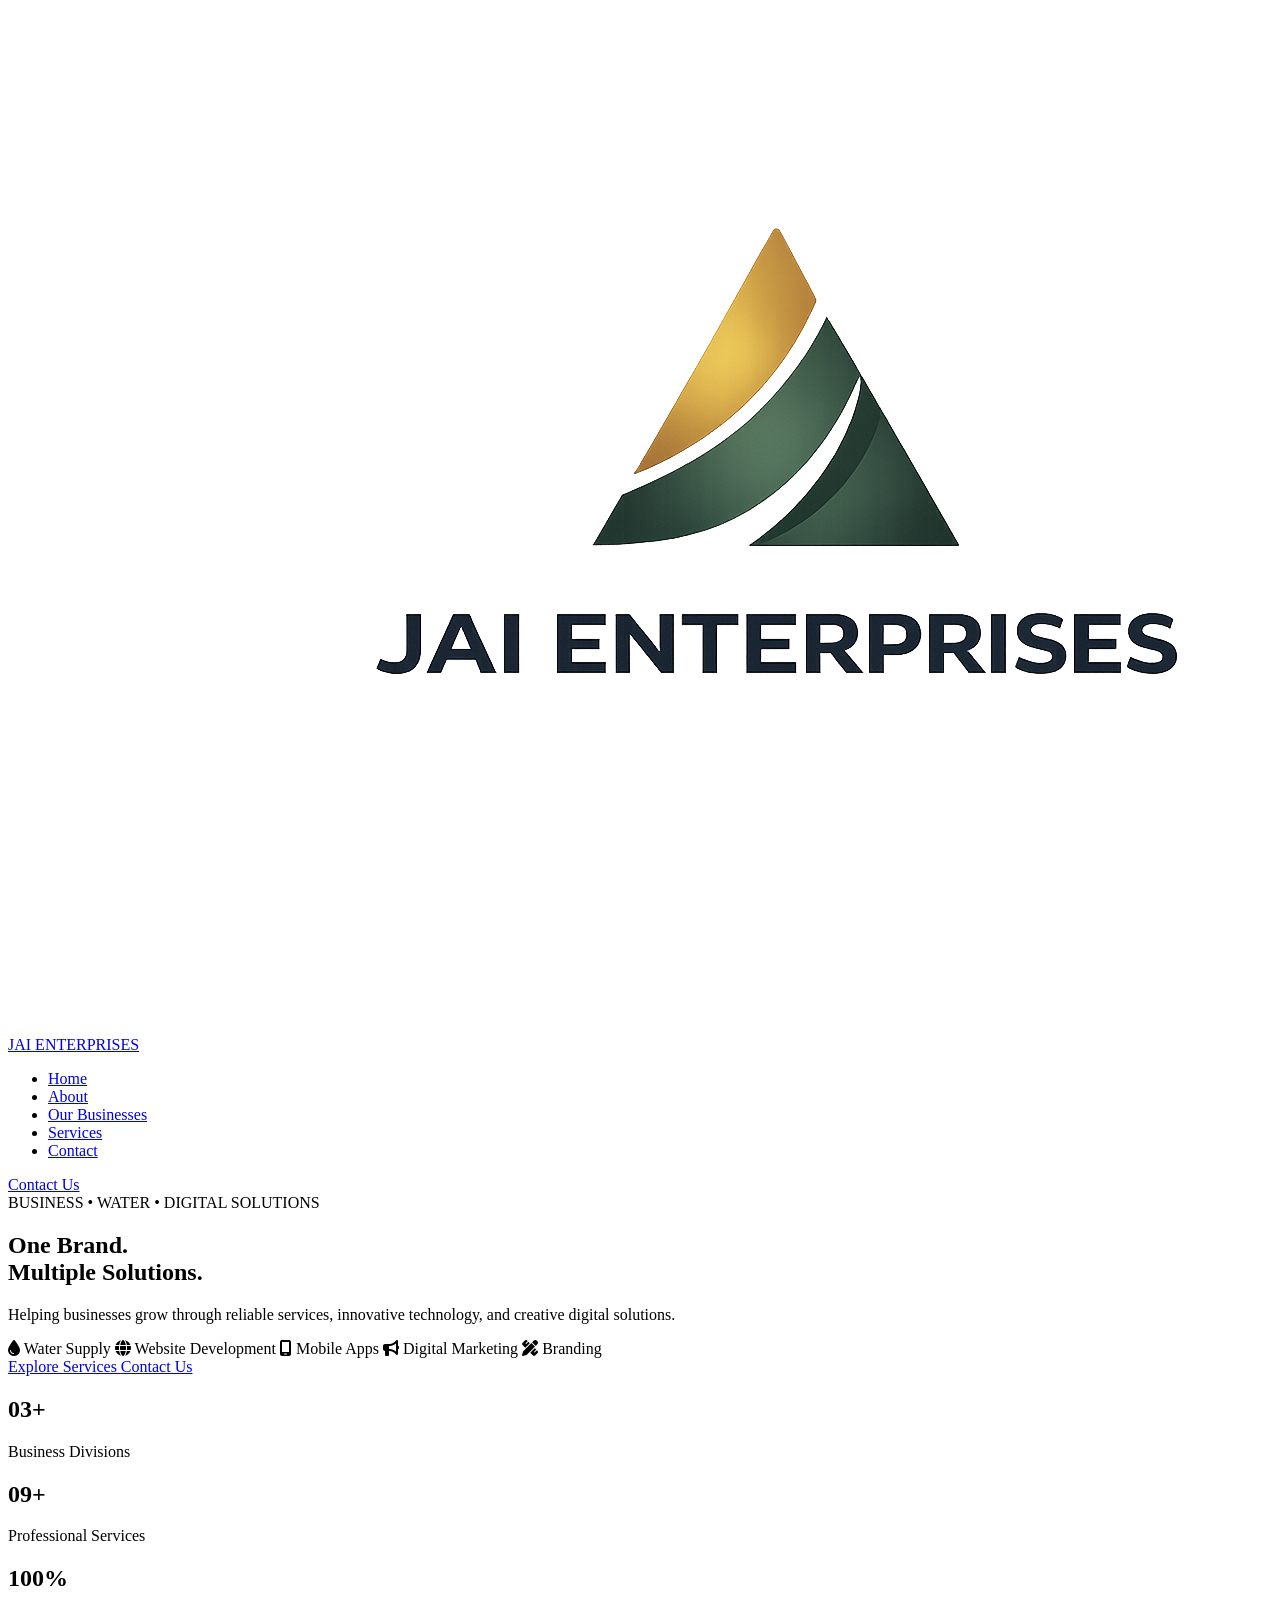
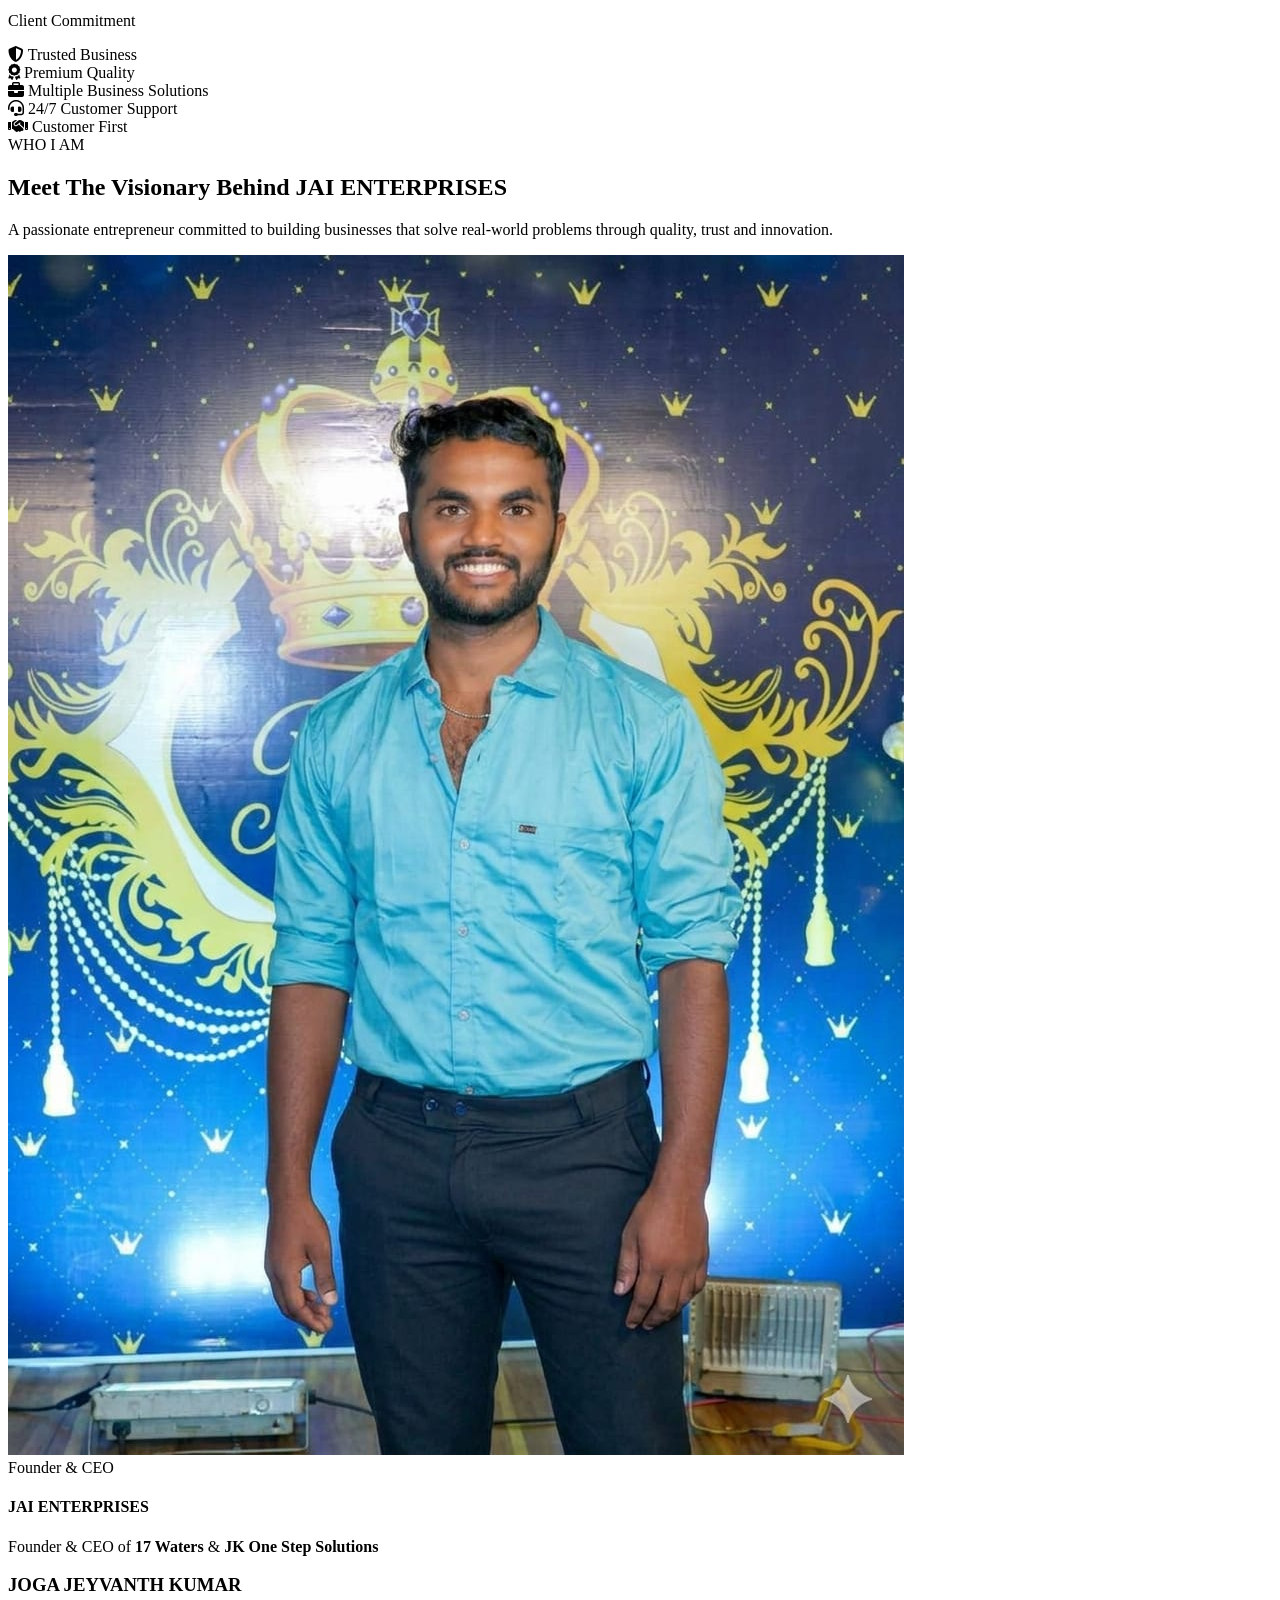
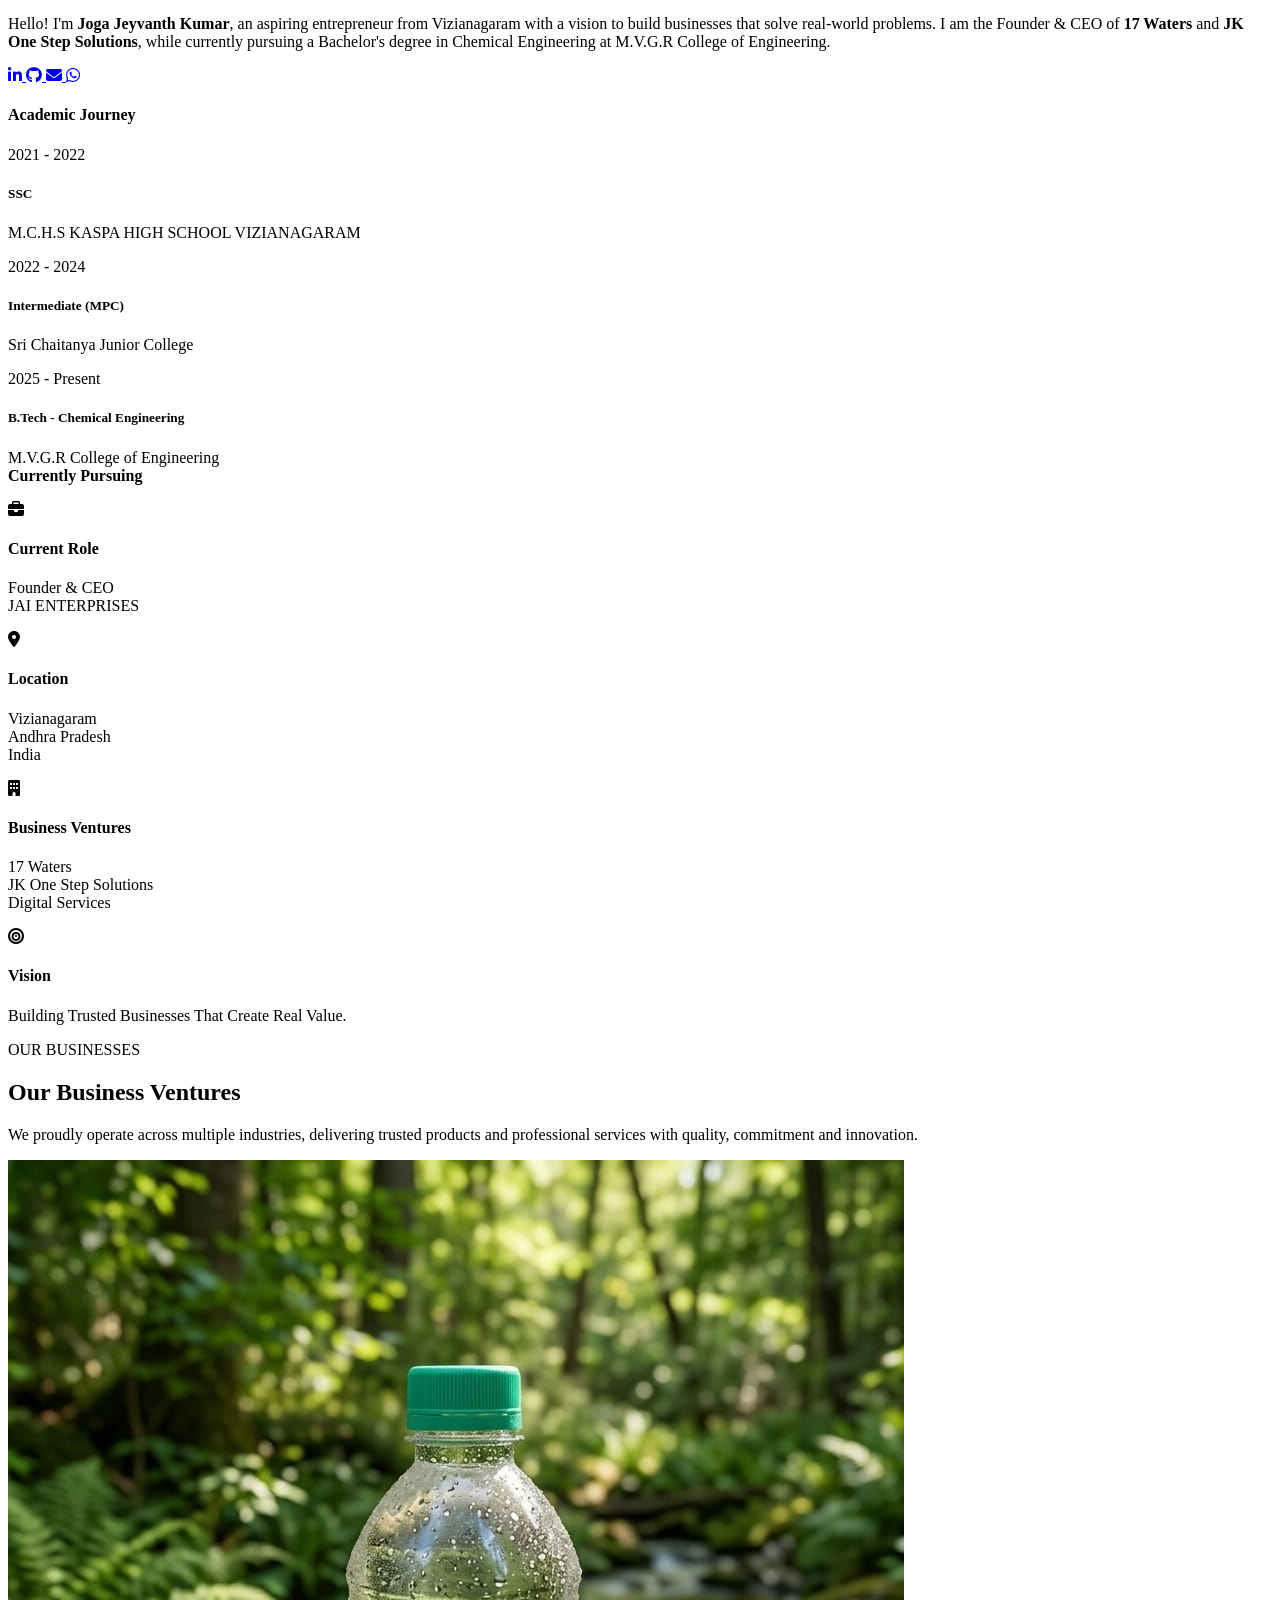
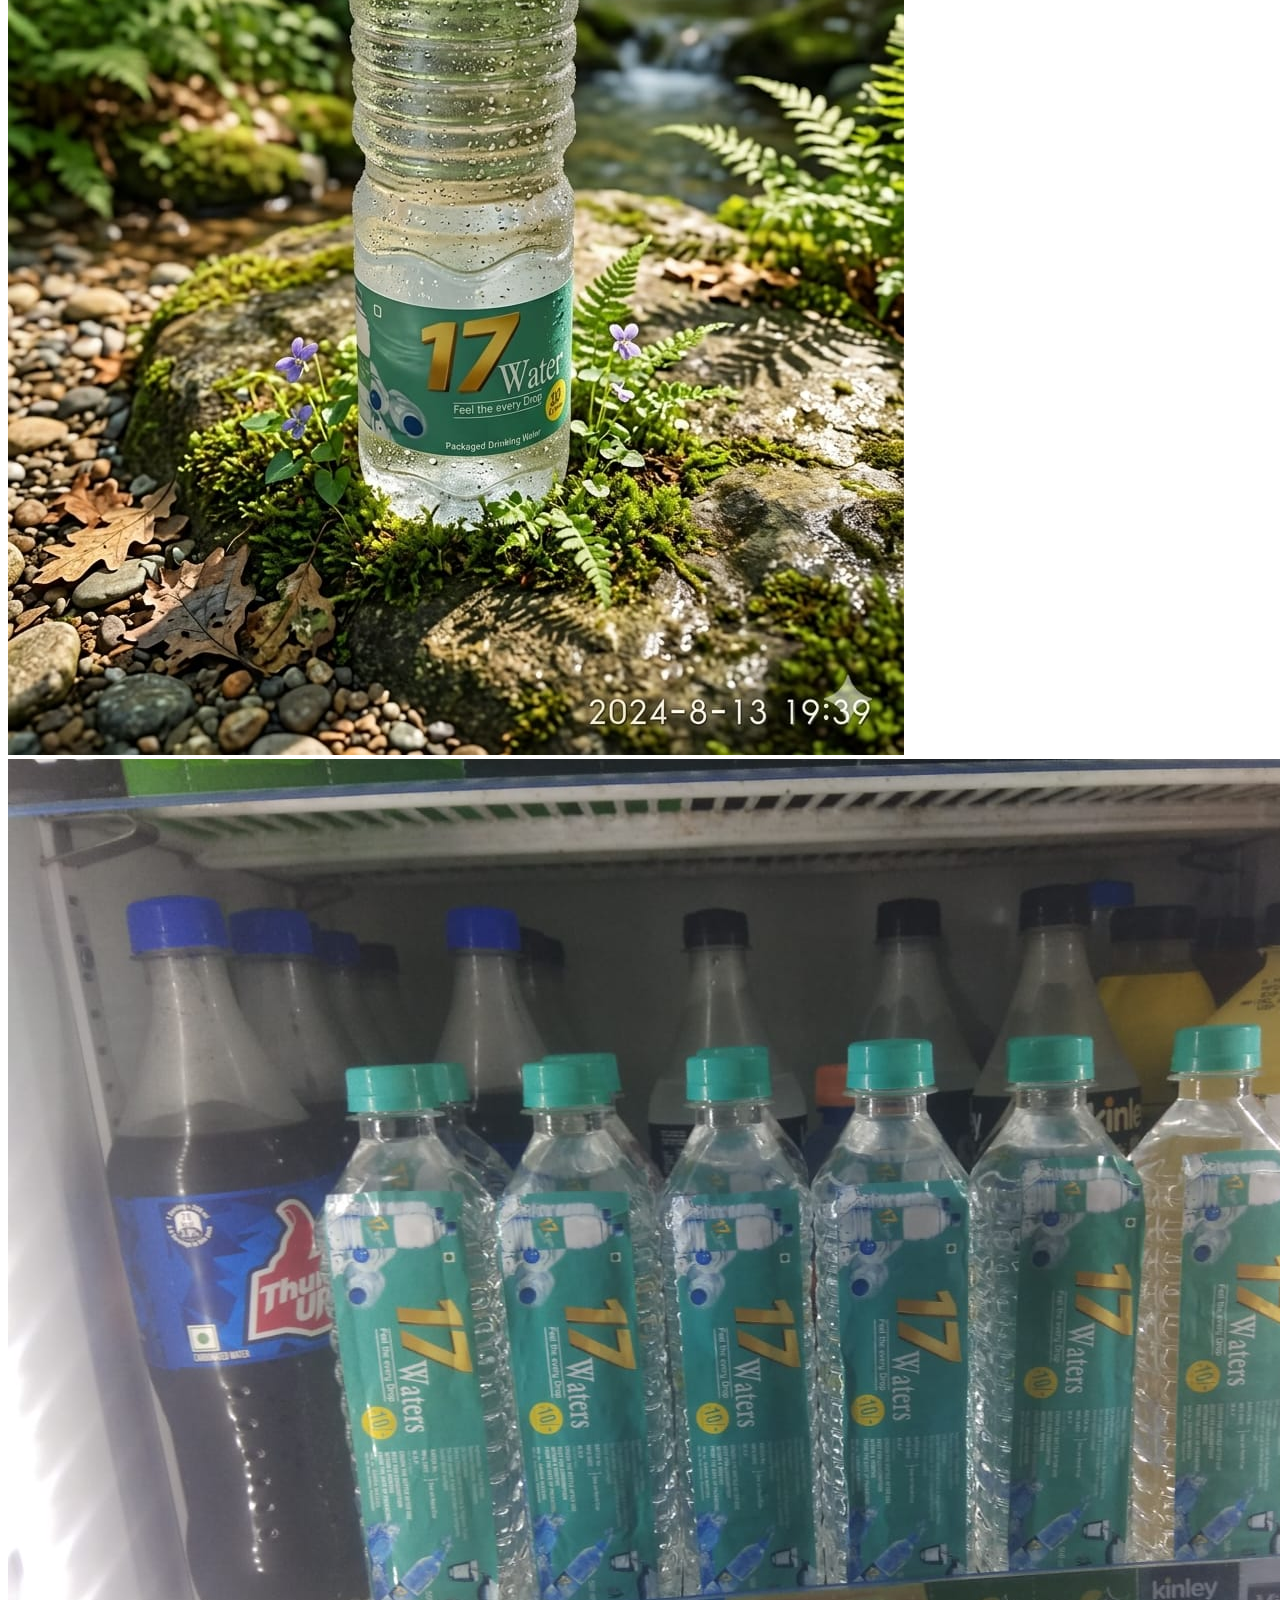
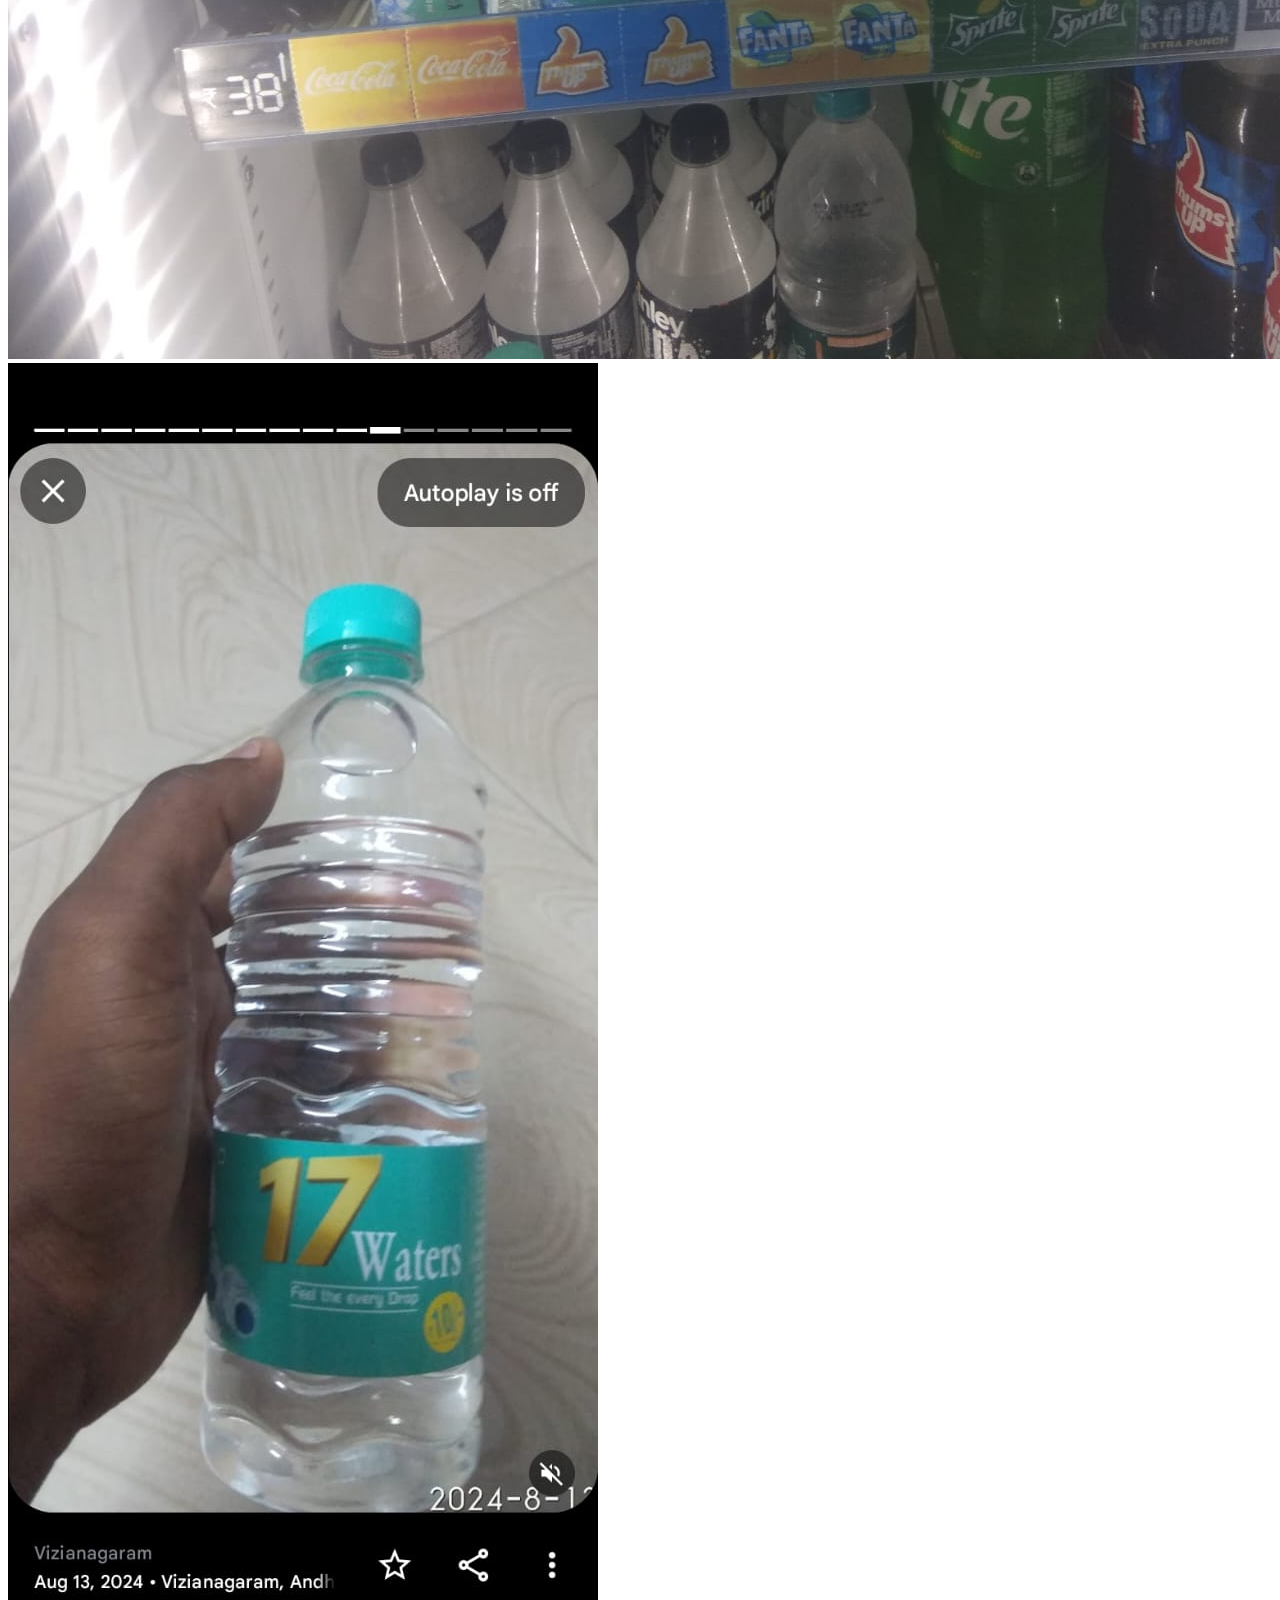
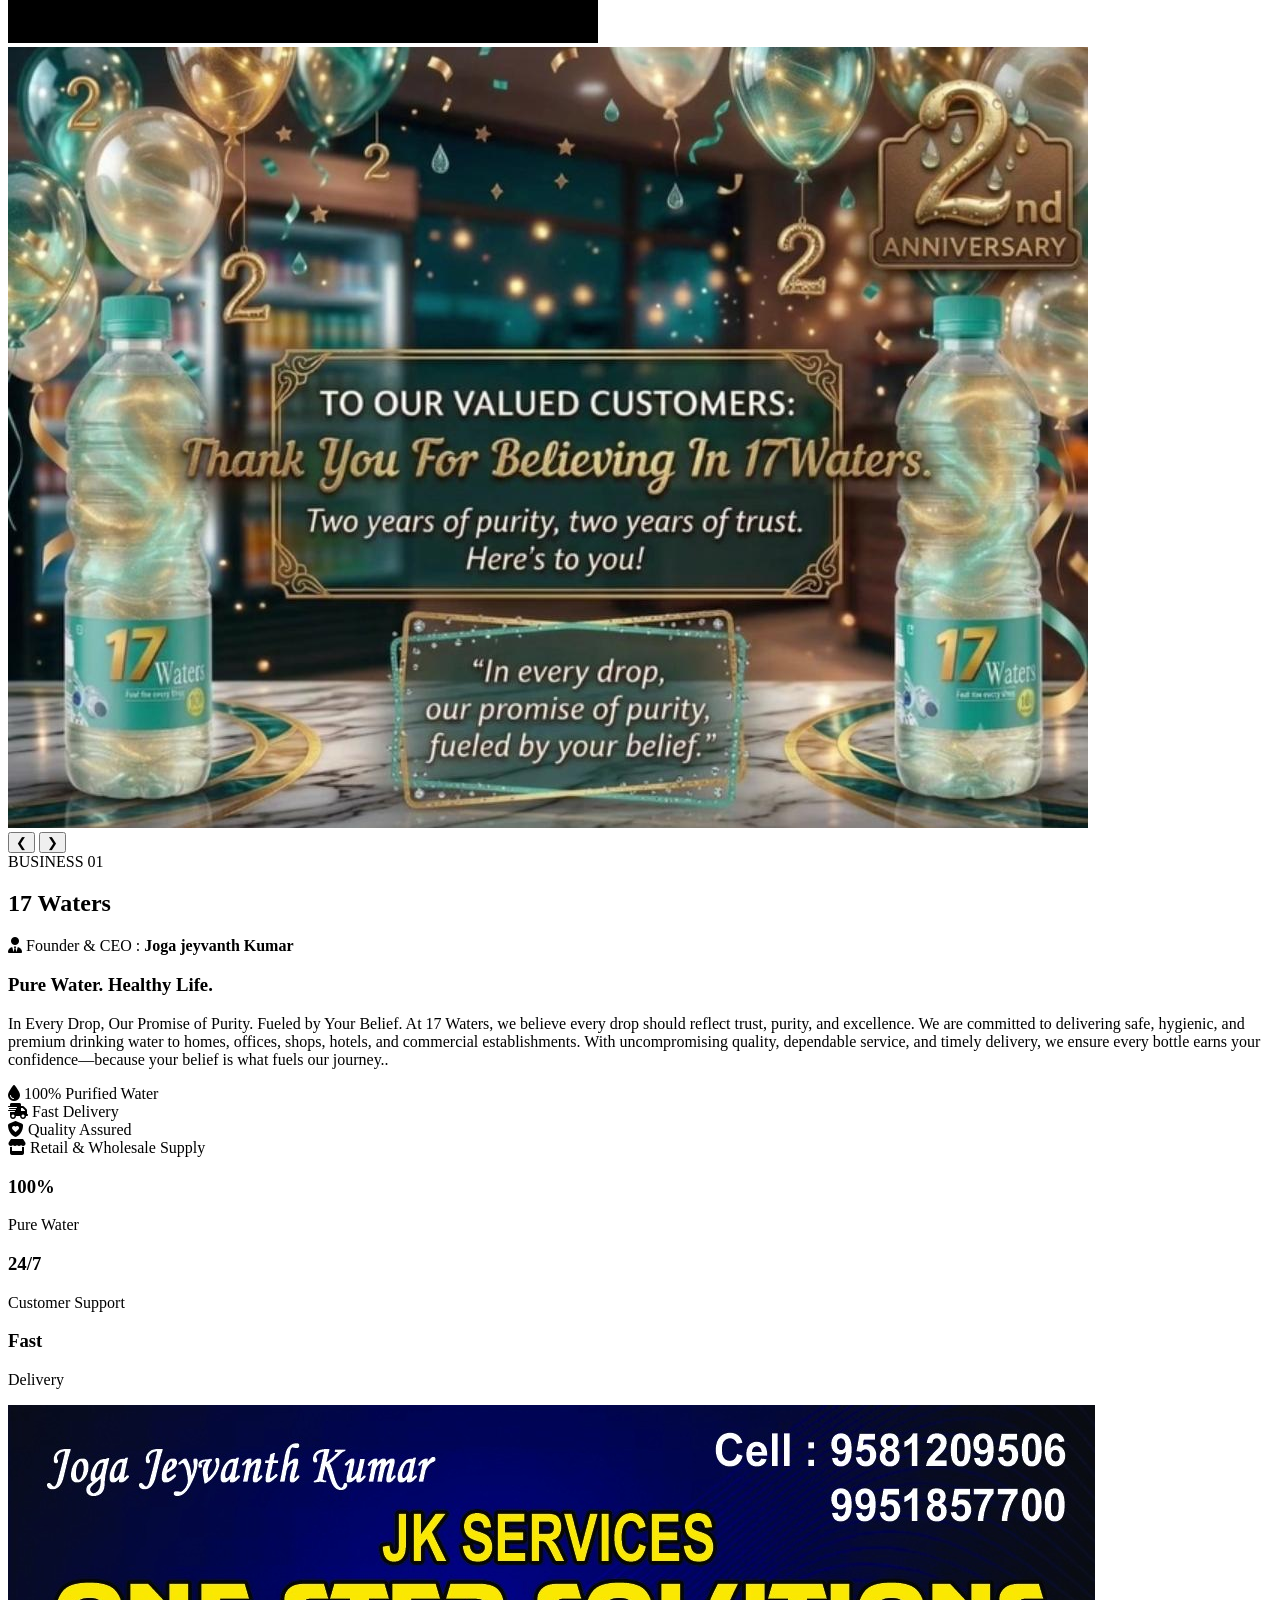
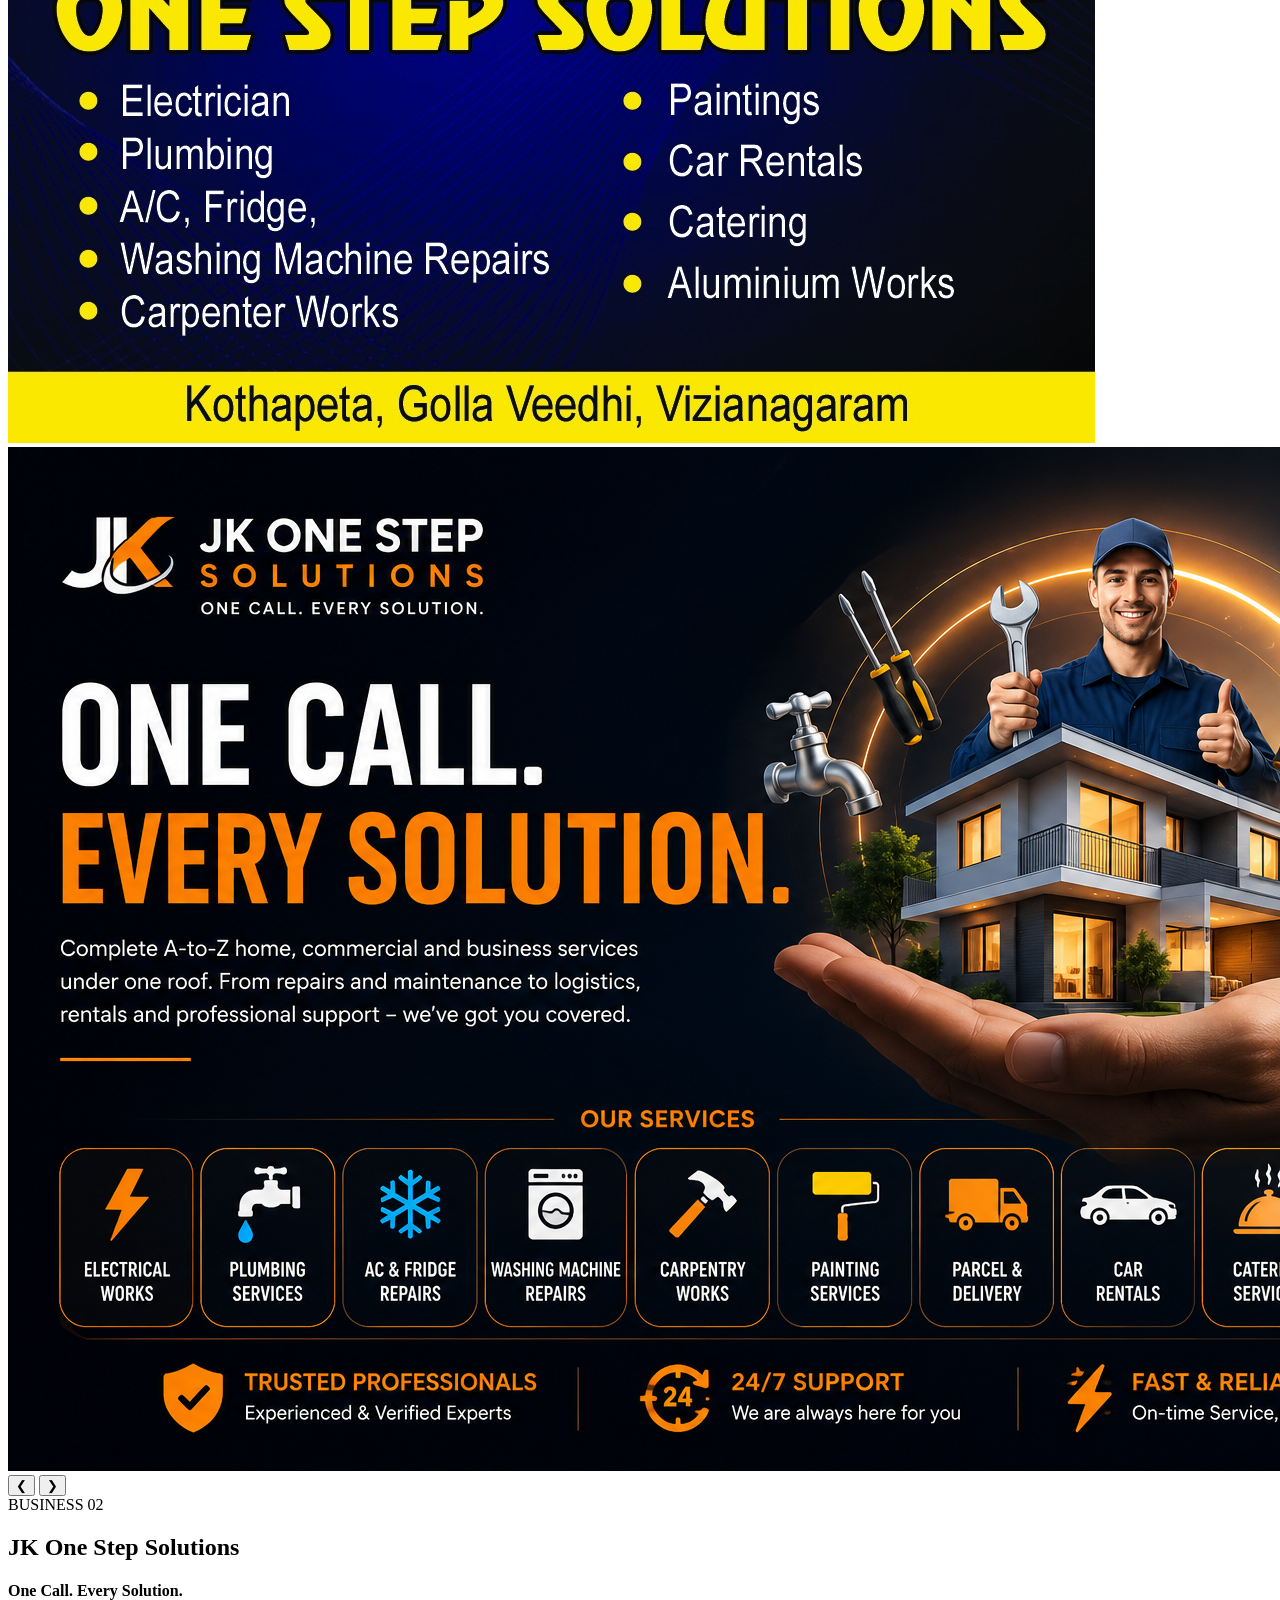
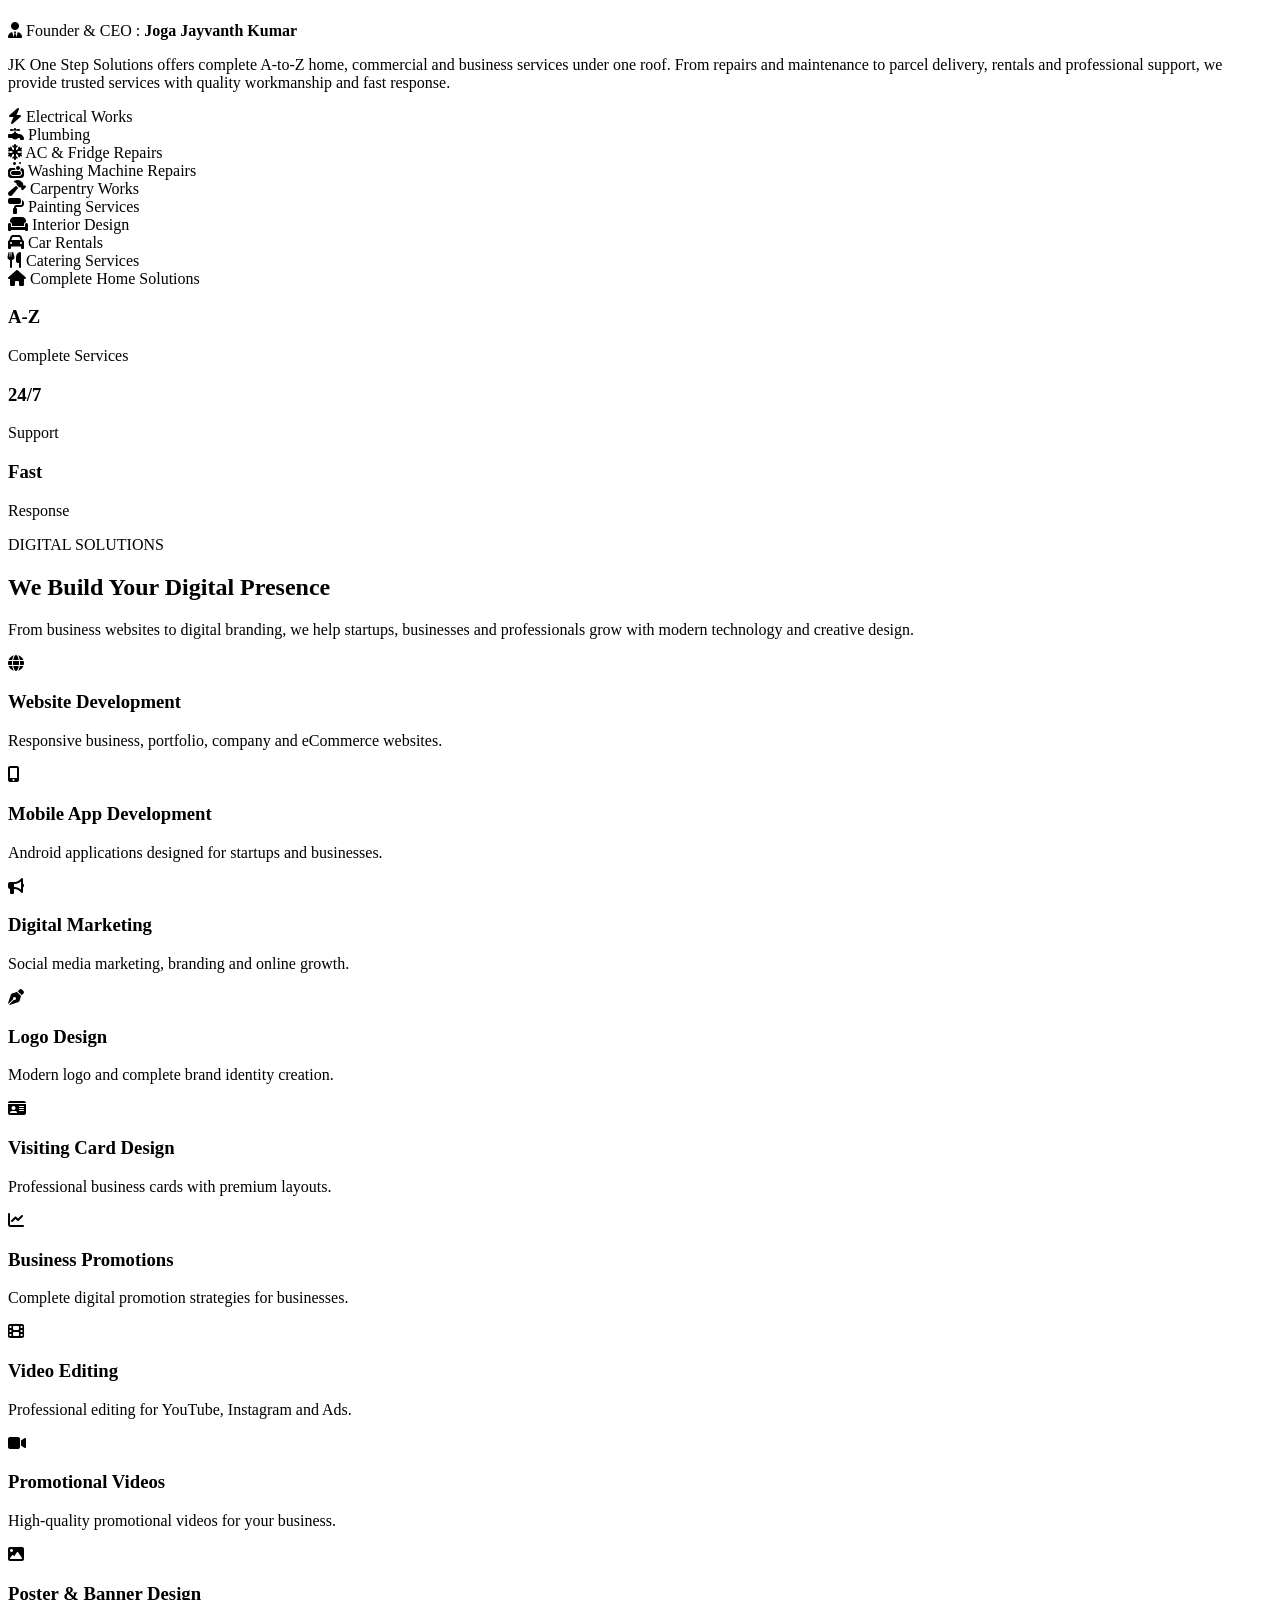
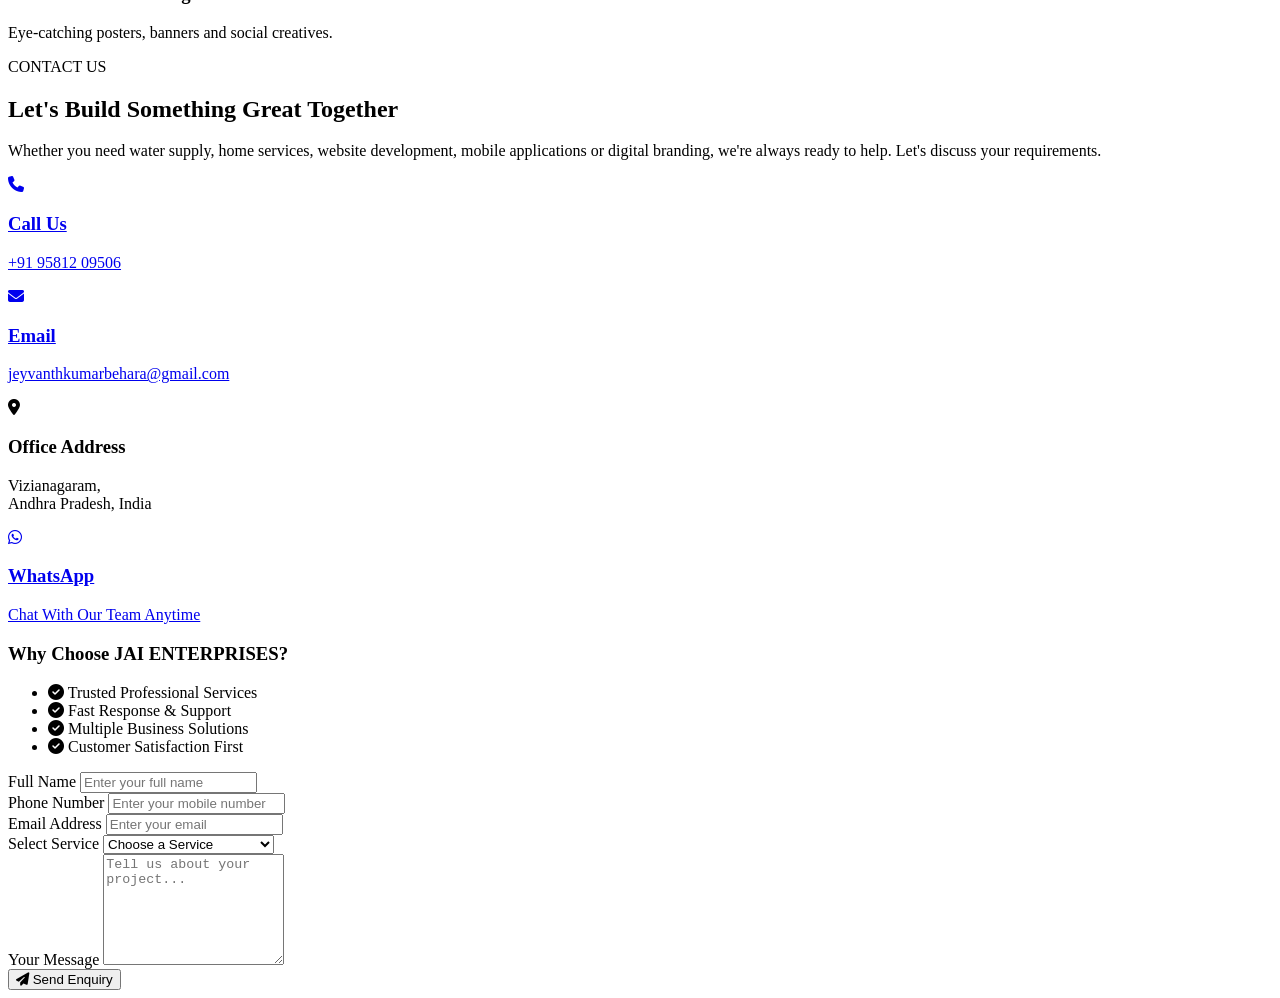
==== index.html @ 90d33fe5 "Initial website upload" ====
<!DOCTYPE html>
<html lang="en">

<head>

    <!-- ========================================= -->
    <!-- BASIC SETTINGS -->
    <!-- ========================================= -->

    <meta charset="UTF-8">

    <meta name="viewport" content="width=device-width, initial-scale=1.0">

    <title>Joga Jayvanth Kumar | Founder & CEO | JAI ENTERPRISES</title>

    <meta name="description"
        content="Official website of Joga Jayvanth Kumar, Founder & CEO of JAI ENTERPRISES, 17 Waters and JK One Step Solutions. We provide premium drinking water, interior design, website development, mobile app development and business solutions.">

    <meta name="keywords"
        content="Joga Jayvanth Kumar, Jai Enterprises, 17 Waters, JK One Step Solutions, Interior Design, Water Supply, Website Development, Mobile App Development, Digital Marketing, Entrepreneur, Vizianagaram">

    <meta name="author"
        content="Joga Jayvanth Kumar">

    <meta name="robots"
        content="index, follow">

    <meta name="theme-color"
        content="#8B5E3C">

    <!-- ========================================= -->
    <!-- OPEN GRAPH -->
    <!-- ========================================= -->

    <meta property="og:title"
        content="Joga Jayvanth Kumar | Founder & CEO | JAI ENTERPRISES">

    <meta property="og:description"
        content="Official website of Joga Jayvanth Kumar, Founder & CEO of JAI ENTERPRISES.">

    <meta property="og:type"
        content="website">

    <meta property="og:image"
        content="assets/images/logo.png">

    <!-- ========================================= -->
    <!-- TWITTER -->
    <!-- ========================================= -->

    <meta name="twitter:card"
        content="summary_large_image">

    <meta name="twitter:title"
        content="Joga Jayvanth Kumar | Founder & CEO">

    <meta name="twitter:description"
        content="Official website of JAI ENTERPRISES.">

    <meta name="twitter:image"
        content="assets/images/logo.png">

    <!-- ========================================= -->
    <!-- GOOGLE FONTS -->
    <!-- ========================================= -->

    <link rel="preconnect" href="https://fonts.googleapis.com">

    <link rel="preconnect" href="https://fonts.gstatic.com" crossorigin>

    <link href="https://fonts.googleapis.com/css2?family=Outfit:wght@300;400;500;600;700;800&display=swap"
        rel="stylesheet">

    <!-- ========================================= -->
    <!-- FONT AWESOME -->
    <!-- ========================================= -->

    <link rel="stylesheet"
        href="https://cdnjs.cloudflare.com/ajax/libs/font-awesome/6.6.0/css/all.min.css">

    <!-- ========================================= -->
    <!-- FAVICON -->
    <!-- ========================================= -->

    <link rel="icon"
        type="image/png"
        href="assets/images/logo.png">

    <!-- ========================================= -->
    <!-- CSS -->
    <!-- ========================================= -->

    <link rel="stylesheet"
        href="css/style.css">

</head>
<body>

    <!-- ========================= -->
    <!-- NAVBAR START -->
    <!-- ========================= -->

    <header class="header">

        <div class="container">

            <nav class="navbar">

                <a href="#" class="logo">

                    <img src="assets/logos/logo.png" alt="Logo">

                    <span>JAI ENTERPRISES</span>

                </a>

                <ul class="nav-links">

                    <li><a href="#home">Home</a></li>

                    <li><a href="#about">About</a></li>

                   <li><a href="#businesses">Our Businesses</a></li>

                    <li><a href="#services">Services</a></li>

                    

                    <li><a href="#contact">Contact</a></li>

                </ul>

                <a href="#contact" class="contact-btn">

                    Contact Us

                </a>

            </nav>

        </div>

    </header>

    <!-- ========================= -->
    <!-- NAVBAR END -->
    <!-- ========================= -->



    <!-- ========================= -->
    <!-- HERO START -->
    <!-- ========================= -->

 <!-- ========================= -->
<!-- HERO SECTION -->
<!-- ========================= -->

<section class="hero" id="home">

    <div class="container">

        <div class="hero-content">

            <span class="hero-badge">
                BUSINESS • WATER • DIGITAL SOLUTIONS
            </span>

            <h1>
                One Brand.
                <br>
                Multiple Solutions.
            </h1>

            <p class="hero-description">
                Helping businesses grow through reliable services,
                innovative technology, and creative digital solutions.
            </p>

            <div class="hero-services">

                <span><i class="fa-solid fa-droplet"></i> Water Supply</span>

                <span><i class="fa-solid fa-globe"></i> Website Development</span>

                <span><i class="fa-solid fa-mobile-screen"></i> Mobile Apps</span>

                <span><i class="fa-solid fa-bullhorn"></i> Digital Marketing</span>

                <span><i class="fa-solid fa-pen-ruler"></i> Branding</span>

            </div>

            <div class="hero-buttons">

                <a href="#services" class="primary-btn">
                    Explore Services
                </a>

                <a href="#contact" class="secondary-btn">
                    Contact Us
                </a>

            </div>

            <div class="hero-stats">

                <div class="stat-box">
                    <h2>03+</h2>
                    <p>Business Divisions</p>
                </div>

                <div class="stat-box">
                    <h2>09+</h2>
                    <p>Professional Services</p>
                </div>

                <div class="stat-box">
                    <h2>100%</h2>
                    <p>Client Commitment</p>
                </div>

            </div>

        </div>

    </div>


    <!-- ========================= -->
<!-- HERO TRUST STRIP -->
<!-- ========================= -->

<div class="hero-trust">

    <div class="trust-item">
        <i class="fa-solid fa-shield-halved"></i>
        <span>Trusted Business</span>
    </div>

    <div class="trust-item">
        <i class="fa-solid fa-award"></i>
        <span>Premium Quality</span>
    </div>

    <div class="trust-item">
        <i class="fa-solid fa-briefcase"></i>
        <span>Multiple Business Solutions</span>
    </div>

    <div class="trust-item">
        <i class="fa-solid fa-headset"></i>
        <span>24/7 Customer Support</span>
    </div>

    <div class="trust-item">
        <i class="fa-solid fa-handshake"></i>
        <span>Customer First</span>
    </div>

</div>
</section>



    <!-- ========================= -->
    <!-- HERO END -->
    <!-- ========================= -->




    <!-- ABOUT -->

    <!-- ========================================= -->
<!-- ========================================= -->
<!-- ABOUT SECTION -->
<!-- ========================================= -->

<section class="about" id="about">

    <div class="container">

        <div class="section-heading">

            <span class="section-tag">
                WHO I AM
            </span>

            <h2>
                Meet The Visionary Behind
                <span>JAI ENTERPRISES</span>
            </h2>

            <p>
                A passionate entrepreneur committed to building businesses that
                solve real-world problems through quality, trust and innovation.
            </p>

        </div>

        <div class="about-wrapper">

            <!-- LEFT -->

            <div class="about-image">

                <div class="image-box">

                    <img src="assets/images/about/founder.jpeg" alt="Joga Jayvanth Kumar">

                    <div class="ceo-badge">

                        <span>Founder & CEO</span>

                        <h4>JAI ENTERPRISES</h4>

                    </div>

                </div>

            </div>

            <!-- RIGHT -->

            <div class="about-content">

               <span class="about-role">

    Founder & CEO of
    <strong>17 Waters</strong> &
    <strong>JK One Step Solutions</strong>

</span>

<h3>
    JOGA JEYVANTH KUMAR
</h3>

<p>

    Hello! I'm <strong>Joga Jeyvanth Kumar</strong>, an aspiring entrepreneur from
    Vizianagaram with a vision to build businesses that solve real-world problems.
    I am the Founder & CEO of <strong>17 Waters</strong> and
    <strong>JK One Step Solutions</strong>, while currently pursuing
    a Bachelor's degree in Chemical Engineering at
    M.V.G.R College of Engineering.

</p>

                <!-- SOCIAL -->

              <div class="about-social">

    <!-- LinkedIn -->

   <a href="https://www.linkedin.com/in/j-jeyvanth-kumar-behera-858b98292/"
   target="_blank"
   aria-label="LinkedIn Profile">

    <i class="fa-brands fa-linkedin-in"></i>

</a>

    <!-- GitHub -->

    <a href="https://github.com/YOUR-GITHUB-USERNAME"
       target="_blank">

        <i class="fa-brands fa-github"></i>

    </a>

    <!-- Email -->

<a href="https://mail.google.com/mail/?view=cm&fs=1&to=jeyvanthkumarbehara@gmail.com"
   target="_blank"
   class="about-social-link"
   aria-label="Email">

    <i class="fa-solid fa-envelope"></i>

</a>

    <!-- WhatsApp -->

    <a href="https://api.whatsapp.com/send?phone=919581209506"
   target="_blank">
    <i class="fa-brands fa-whatsapp"></i>
</a>

</div>



                <!-- TIMELINE -->

                <div class="timeline">

                    <h4>Academic Journey</h4>

                    <div class="timeline-item">

                        <div class="timeline-dot"></div>

                        <div class="timeline-content">

                            <span>2021 - 2022</span>

                            <h5>SSC</h5>

                            <p> M.C.H.S KASPA HIGH SCHOOL VIZIANAGARAM</p>

                        </div>

                    </div>

                    <div class="timeline-item">

                        <div class="timeline-dot"></div>

                        <div class="timeline-content">

                            <span>2022 - 2024</span>

                            <h5>Intermediate (MPC)</h5>

                            <p>Sri Chaitanya Junior College</p>

                        </div>

                    </div>

                    <div class="timeline-item">

                        <div class="timeline-dot active"></div>

                        <div class="timeline-content">

                            <span>2025 - Present</span>

                            <h5>B.Tech - Chemical Engineering</h5>

                            <p>
                                M.V.G.R College of Engineering
                                <br>
                                <strong>Currently Pursuing</strong>
                            </p>

                        </div>

                    </div>

                </div>

            </div>

        </div>

        <!-- INFO CARDS -->

        <div class="about-cards">

            <div class="about-card">

                <i class="fa-solid fa-briefcase"></i>

                <h4>Current Role</h4>

                <p>
                    Founder & CEO
                    <br>
                    JAI ENTERPRISES
                </p>

            </div>

            <div class="about-card">

                <i class="fa-solid fa-location-dot"></i>

                <h4>Location</h4>

                <p>
                    Vizianagaram
                    <br>
                    Andhra Pradesh
                    <br>
                    India
                </p>

            </div>

            <div class="about-card">

                <i class="fa-solid fa-building"></i>

                <h4>Business Ventures</h4>

                <p>
                    17 Waters
                    <br>
                    JK One Step Solutions
                    <br>
                    Digital Services
                </p>

            </div>

            <div class="about-card">

                <i class="fa-solid fa-bullseye"></i>

                <h4>Vision</h4>

                <p>

                    Building Trusted
                    Businesses That
                    Create Real Value.

                </p>

            </div>

        </div>

    </div>

</section>    

<!-- ========================================= -->
<!-- ABOUT SECTION END -->

 <!-- ========================================= -->
<!-- OUR BUSINESSES -->
<!-- ========================================= -->

<section class="businesses" id="businesses">

    <div class="container">

        <div class="section-heading">

            <span class="section-tag">OUR BUSINESSES</span>

            <h2>Our Business Ventures</h2>

            <p>
                We proudly operate across multiple industries,
                delivering trusted products and professional
                services with quality, commitment and innovation.
            </p>

        </div>

        <!-- ========================================= -->
        <!-- WATER BUSINESS -->
        <!-- ========================================= -->

        <div class="business-box">

            <!-- LEFT -->

            <div class="business-slider">

    <div class="slides">

        <img class="slide active"
             src="assets/images/business/water1.jpg"
             alt="17 Waters">

        <img class="slide"
             src="assets/images/business/water2.jpg"
             alt="17 Waters">


             <img class="slide"
         src="assets/images/business/water3.jpg"
         alt="17 Waters">

         <img class="slide"
         src="assets/images/business/water4.jpg"
         alt="17 Waters">
    </div>

    <button class="prev">&#10094;</button>

    <button class="next">&#10095;</button>

</div>

            <!-- RIGHT -->

            <div class="business-info">

                <span class="business-badge">

                    BUSINESS 01

                </span>

               <h2>17 Waters</h2>

<div class="business-founder">
    <i class="fa-solid fa-user-tie"></i>
    <span>
        Founder & CEO :
        <strong>Joga jeyvanth Kumar</strong>
    </span>
</div>

<h3>Pure Water. Healthy Life.</h3>

                <p>

                    In Every Drop, Our Promise of Purity. Fueled by Your Belief.

At 17 Waters, we believe every drop should reflect trust, purity, and excellence. We are committed to delivering safe, hygienic, and premium drinking water to homes, offices, shops, hotels, and commercial establishments. With uncompromising quality, dependable service, and timely delivery, we ensure every bottle earns your confidence—because your belief is what fuels our journey..

                </p>

                <div class="business-features">

                    <div class="feature">

                        <i class="fa-solid fa-droplet"></i>

                        <span>100% Purified Water</span>

                    </div>

                    <div class="feature">

                        <i class="fa-solid fa-truck-fast"></i>

                        <span>Fast Delivery</span>

                    </div>

                    <div class="feature">

                        <i class="fa-solid fa-shield-heart"></i>

                        <span>Quality Assured</span>

                    </div>

                    <div class="feature">

                        <i class="fa-solid fa-store"></i>

                        <span>Retail & Wholesale Supply</span>

                    </div>

                </div>

                <div class="business-stats">

                    <div>

                        <h3>100%</h3>

                        <p>Pure Water</p>

                    </div>

                    <div>

                        <h3>24/7</h3>

                        <p>Customer Support</p>

                    </div>

                    <div>

                        <h3>Fast</h3>

                        <p>Delivery</p>

                    </div>

                </div>

            </div>

        </div>

    </div>

</section>

<!-- ========================================= -->
<!-- BUSINESS 02 - ONE STEP SOLUTIONS -->
<!-- ========================================= -->
<!-- ========================================= -->
<!-- BUSINESS 02 -->
<!-- ========================================= -->

<div class="business-box business-full">

    <!-- IMAGE SLIDER -->

    <div class="business-slider full-slider">

        <div class="slides">

            <img class="slide active"
                 src="assets/images/business/onestep1.jpg"
                 alt="JK One Step Solutions">

            <img class="slide"
                 src="assets/images/business/onestep2.jpg"
                 alt="JK One Step Solutions">

        </div>

        <button class="prev">&#10094;</button>

        <button class="next">&#10095;</button>

    </div>

    <!-- CONTENT -->

    <div class="business-info full-info">

        <span class="business-badge">

            BUSINESS 02

        </span>

        <h2>

            JK One Step Solutions

        </h2>



        <h4>

            One Call. Every Solution.

        </h4>

       <div class="business-founder">

    <i class="fa-solid fa-user-tie"></i>

    <span>
        Founder & CEO :
        <strong>Joga Jayvanth Kumar</strong>
    </span>

</div>

        <p>

            JK One Step Solutions offers complete A-to-Z home,
            commercial and business services under one roof.
            From repairs and maintenance to parcel delivery,
            rentals and professional support, we provide trusted
            services with quality workmanship and fast response.

        </p>

        <div class="business-features">

            <div class="feature">
                <i class="fa-solid fa-bolt"></i>
                <span>Electrical Works</span>
            </div>

            <div class="feature">
                <i class="fa-solid fa-faucet"></i>
                <span>Plumbing</span>
            </div>

            <div class="feature">
                <i class="fa-solid fa-snowflake"></i>
                <span>AC & Fridge Repairs</span>
            </div>

            <div class="feature">
                <i class="fa-solid fa-soap"></i>
                <span>Washing Machine Repairs</span>
            </div>

            <div class="feature">
                <i class="fa-solid fa-hammer"></i>
                <span>Carpentry Works</span>
            </div>

            <div class="feature">
                <i class="fa-solid fa-paint-roller"></i>
                <span>Painting Services</span>
            </div>

            <div class="feature">
    <i class="fa-solid fa-couch"></i>
    <span>Interior Design</span>
</div>

            <div class="feature">
                <i class="fa-solid fa-car"></i>
                <span>Car Rentals</span>
            </div>

            <div class="feature">
                <i class="fa-solid fa-utensils"></i>
                <span>Catering Services</span>
            </div>

            <div class="feature">
                <i class="fa-solid fa-house"></i>
                <span>Complete Home Solutions</span>
            </div>

        </div>

        <div class="business-stats">

            <div>
                <h3>A-Z</h3>
                <p>Complete Services</p>
            </div>

            <div>
                <h3>24/7</h3>
                <p>Support</p>
            </div>

            <div>
                <h3>Fast</h3>
                <p>Response</p>
            </div>

        </div>

    </div>

</div>

    <!-- SERVICES -->

  <!-- ========================================= -->
<!-- DIGITAL SOLUTIONS -->
<!-- ========================================= -->

<section class="services" id="services">

    <div class="container">

        <div class="section-heading">

            <span class="section-tag">

                DIGITAL SOLUTIONS

            </span>

            <h2>

                We Build Your Digital Presence

            </h2>

            <p>

                From business websites to digital branding,
                we help startups, businesses and professionals
                grow with modern technology and creative design.

            </p>

        </div>

        <div class="services-grid">

            <div class="service-card">
                <div class="service-icon">
                    <i class="fa-solid fa-globe"></i>
                </div>

                <h3>Website Development</h3>

                <p>
                    Responsive business, portfolio,
                    company and eCommerce websites.
                </p>
            </div>

            <div class="service-card">
                <div class="service-icon">
                    <i class="fa-solid fa-mobile-screen-button"></i>
                </div>

                <h3>Mobile App Development</h3>

                <p>
                    Android applications designed
                    for startups and businesses.
                </p>
            </div>

            <div class="service-card">
                <div class="service-icon">
                    <i class="fa-solid fa-bullhorn"></i>
                </div>

                <h3>Digital Marketing</h3>

                <p>
                    Social media marketing,
                    branding and online growth.
                </p>
            </div>

            <div class="service-card">
                <div class="service-icon">
                    <i class="fa-solid fa-pen-nib"></i>
                </div>

                <h3>Logo Design</h3>

                <p>
                    Modern logo and complete
                    brand identity creation.
                </p>
            </div>

            <div class="service-card">
                <div class="service-icon">
                    <i class="fa-solid fa-id-card"></i>
                </div>

                <h3>Visiting Card Design</h3>

                <p>
                    Professional business cards
                    with premium layouts.
                </p>
            </div>

            <div class="service-card">
                <div class="service-icon">
                    <i class="fa-solid fa-chart-line"></i>
                </div>

                <h3>Business Promotions</h3>

                <p>
                    Complete digital promotion
                    strategies for businesses.
                </p>
            </div>

            <div class="service-card">
                <div class="service-icon">
                    <i class="fa-solid fa-film"></i>
                </div>

                <h3>Video Editing</h3>

                <p>
                    Professional editing for
                    YouTube, Instagram and Ads.
                </p>
            </div>

            <div class="service-card">
                <div class="service-icon">
                    <i class="fa-solid fa-video"></i>
                </div>

                <h3>Promotional Videos</h3>

                <p>
                    High-quality promotional
                    videos for your business.
                </p>
            </div>

            <div class="service-card">
                <div class="service-icon">
                    <i class="fa-solid fa-image"></i>
                </div>

                <h3>Poster & Banner Design</h3>

                <p>
                    Eye-catching posters,
                    banners and social creatives.
                </p>
            </div>

        </div>

    </div>

</section>



    <!-- CONTACT -->

   <!-- ========================================= -->
<!-- ========================================= -->
<!-- CONTACT SECTION -->
<!-- ========================================= -->

<section class="contact" id="contact">

    <div class="container">

        <div class="section-heading">

            <span class="section-tag">
                CONTACT US
            </span>

            <h2>
                Let's Build Something Great Together
            </h2>

            <p>
                Whether you need water supply, home services,
                website development, mobile applications or
                digital branding, we're always ready to help.
                Let's discuss your requirements.
            </p>

        </div>

        <div class="contact-wrapper">

            <!-- LEFT SIDE -->

           <a href="tel:+919581209506" class="contact-card">

    <div class="contact-icon">
        <i class="fa-solid fa-phone"></i>
    </div>

    <div>

        <h3>Call Us</h3>

        <p>+91 95812 09506</p>

    </div>

</a>

                <a href="mailto:jeyvanthkumarbehara@gmail.com" class="contact-card">

    <div class="contact-icon">
        <i class="fa-solid fa-envelope"></i>
    </div>

    <div>
        <h3>Email</h3>
        <p>jeyvanthkumarbehara@gmail.com</p>
    </div>

</a>

                <div class="contact-card">

                    <div class="contact-icon">
                        <i class="fa-solid fa-location-dot"></i>
                    </div>

                    <div>
                        <h3>Office Address</h3>

                        <p>
                            Vizianagaram,
                            <br>
                            Andhra Pradesh, India
                        </p>

                    </div>

                </div>

               <a href="https://wa.me/919581209506?text=Hello%20JAI%20ENTERPRISES,%20I%20visited%20your%20website%20and%20would%20like%20to%20know%20more%20about%20your%20services."
   target="_blank"
   class="contact-card">

    <div class="contact-icon">
        <i class="fa-brands fa-whatsapp"></i>
    </div>

    <div>
        <h3>WhatsApp</h3>
        <p>Chat With Our Team Anytime</p>
    </div>

</a>

                <div class="contact-box">

                    <h3>Why Choose JAI ENTERPRISES?</h3>

                    <ul>

                        <li>
                            <i class="fa-solid fa-circle-check"></i>
                            Trusted Professional Services
                        </li>

                        <li>
                            <i class="fa-solid fa-circle-check"></i>
                            Fast Response & Support
                        </li>

                        <li>
                            <i class="fa-solid fa-circle-check"></i>
                            Multiple Business Solutions
                        </li>

                        <li>
                            <i class="fa-solid fa-circle-check"></i>
                            Customer Satisfaction First
                        </li>

                    </ul>

                </div>

            </div>

            <!-- RIGHT SIDE -->

            <div class="contact-form-box">

                <form id="contactForm">

                    <!-- Row 1 -->

                    <div class="input-row">

                        <div class="input-group">

                            <label for="name">
                                Full Name
                            </label>

                            <input
                                type="text"
                                id="name"
                                name="name"
                                placeholder="Enter your full name"
                                autocomplete="name"
                                required>

                        </div>

                        <div class="input-group">

                            <label for="phone">
                                Phone Number
                            </label>

                            <input
                                type="tel"
                                id="phone"
                                name="phone"
                                placeholder="Enter your mobile number"
                                autocomplete="tel"
                                required>

                        </div>

                    </div>

                    <!-- Row 2 -->

                    <div class="input-row">

                        <div class="input-group">

                            <label for="email">
                                Email Address
                            </label>

                            <input
                                type="email"
                                id="email"
                                name="email"
                                placeholder="Enter your email"
                                autocomplete="email"
                                required>

                        </div>

                        <div class="input-group">

                            <label for="service">
                                Select Service
                            </label>

                            <select
                                id="service"
                                name="service"
                                required>

                                <option value="">
                                    Choose a Service
                                </option>

                                <option value="Water Supply">
                                    Water Supply
                                </option>

                                <option value="Website Development">
                                    Website Development
                                </option>

                                <option value="Mobile App Development">
                                    Mobile App Development
                                </option>

                                <option value="Digital Marketing">
                                    Digital Marketing
                                </option>

                                <option value="Branding">
                                    Branding
                                </option>

                                <option value="Video Editing">
                                    Video Editing
                                </option>

                                <option value="Poster & Banner Design">
                                    Poster & Banner Design
                                </option>

                                <option value="Business Promotion">
                                    Business Promotion
                                </option>

                                <option value="JK One Step Solutions">
                                    JK One Step Solutions
                                </option>

                                <option value="Other">
                                    Other
                                </option>

                            </select>

                        </div>

                    </div>

                    <!-- Message -->

                    <div class="input-group">

                        <label for="message">
                            Your Message
                        </label>

                        <textarea
                            id="message"
                            name="message"
                            rows="7"
                            placeholder="Tell us about your project..."
                            required></textarea>

                    </div>

                    <!-- Button -->

                    <button
                        type="submit"
                        class="contact-submit">

                        <i class="fa-solid fa-paper-plane"></i>

                        Send Enquiry

                    </button>

                </form>

            </div>

        </div>

    </div>

</section>

    <!-- FOOTER -->

    <footer></footer>

    <!-- ========================= -->
    <!-- JAVASCRIPT -->
    <!-- ========================= -->

    <script src="js/script.js"></script>

</body>

</html>
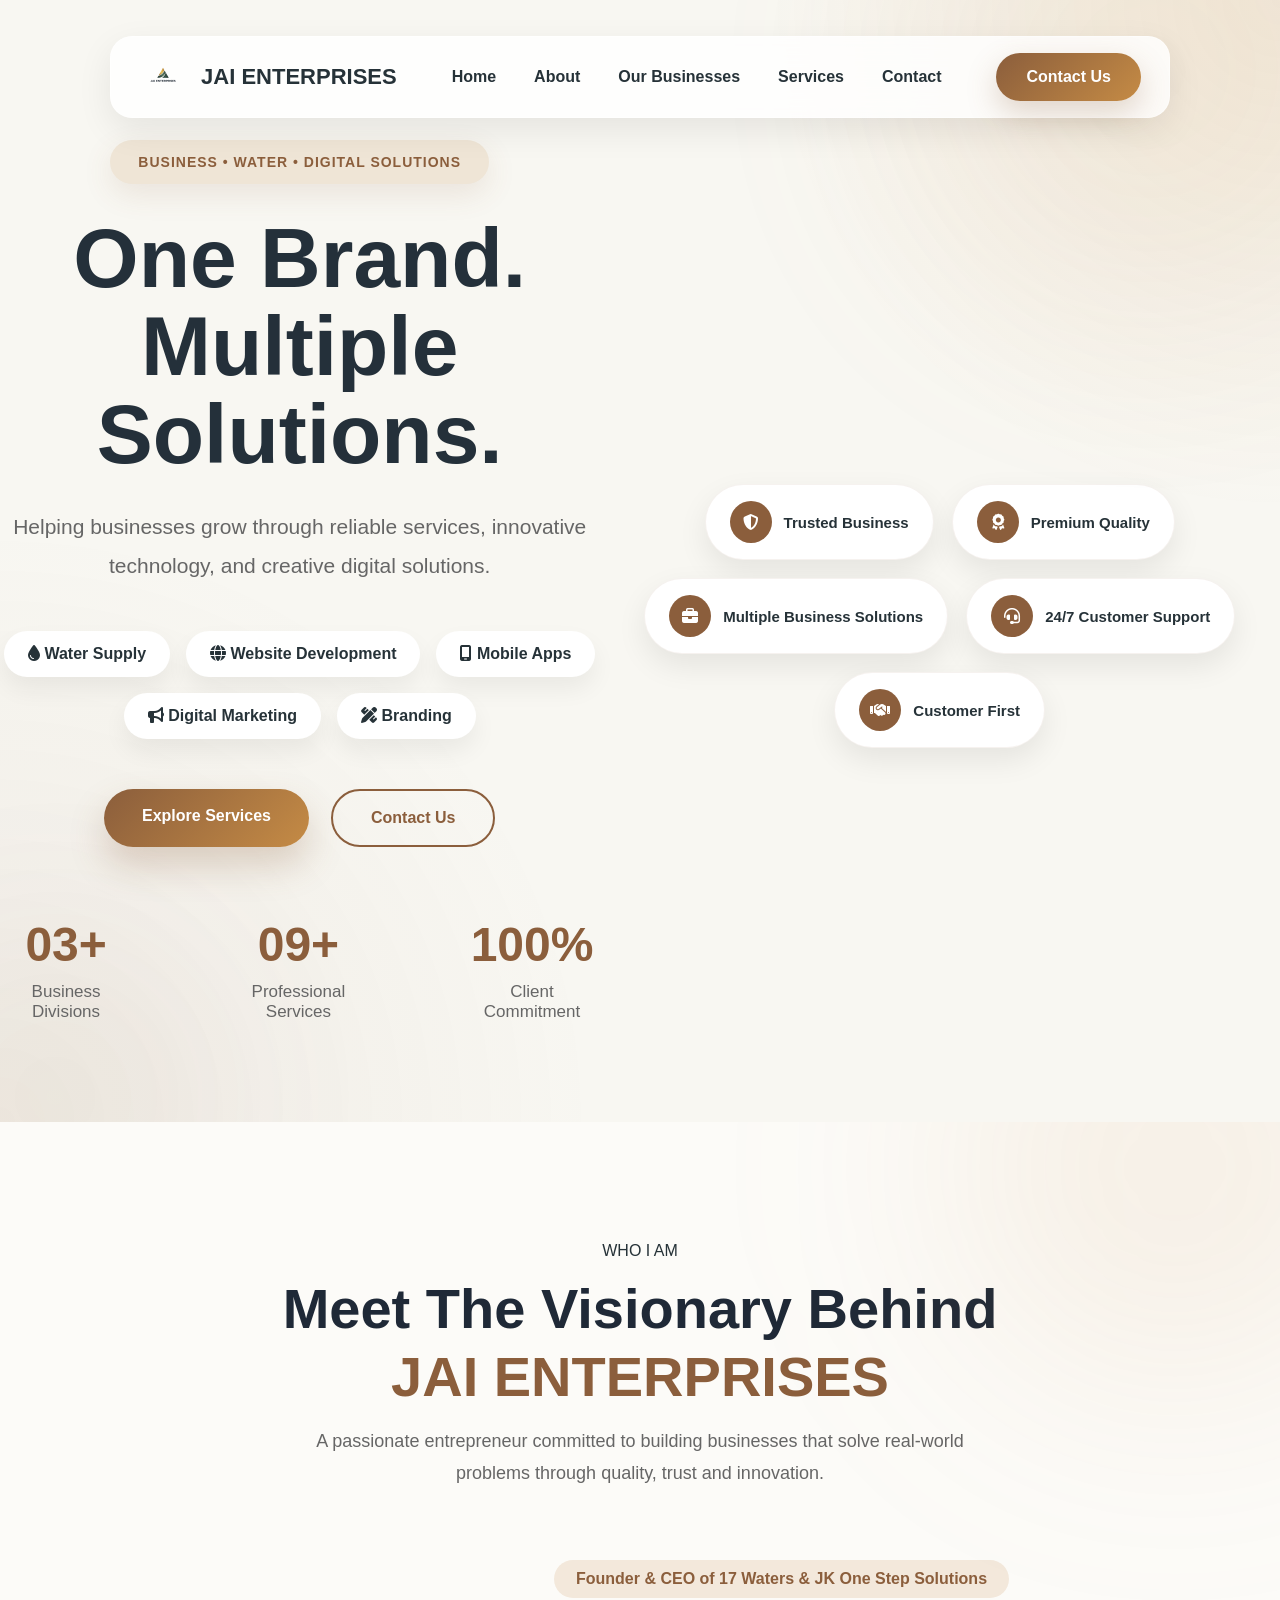
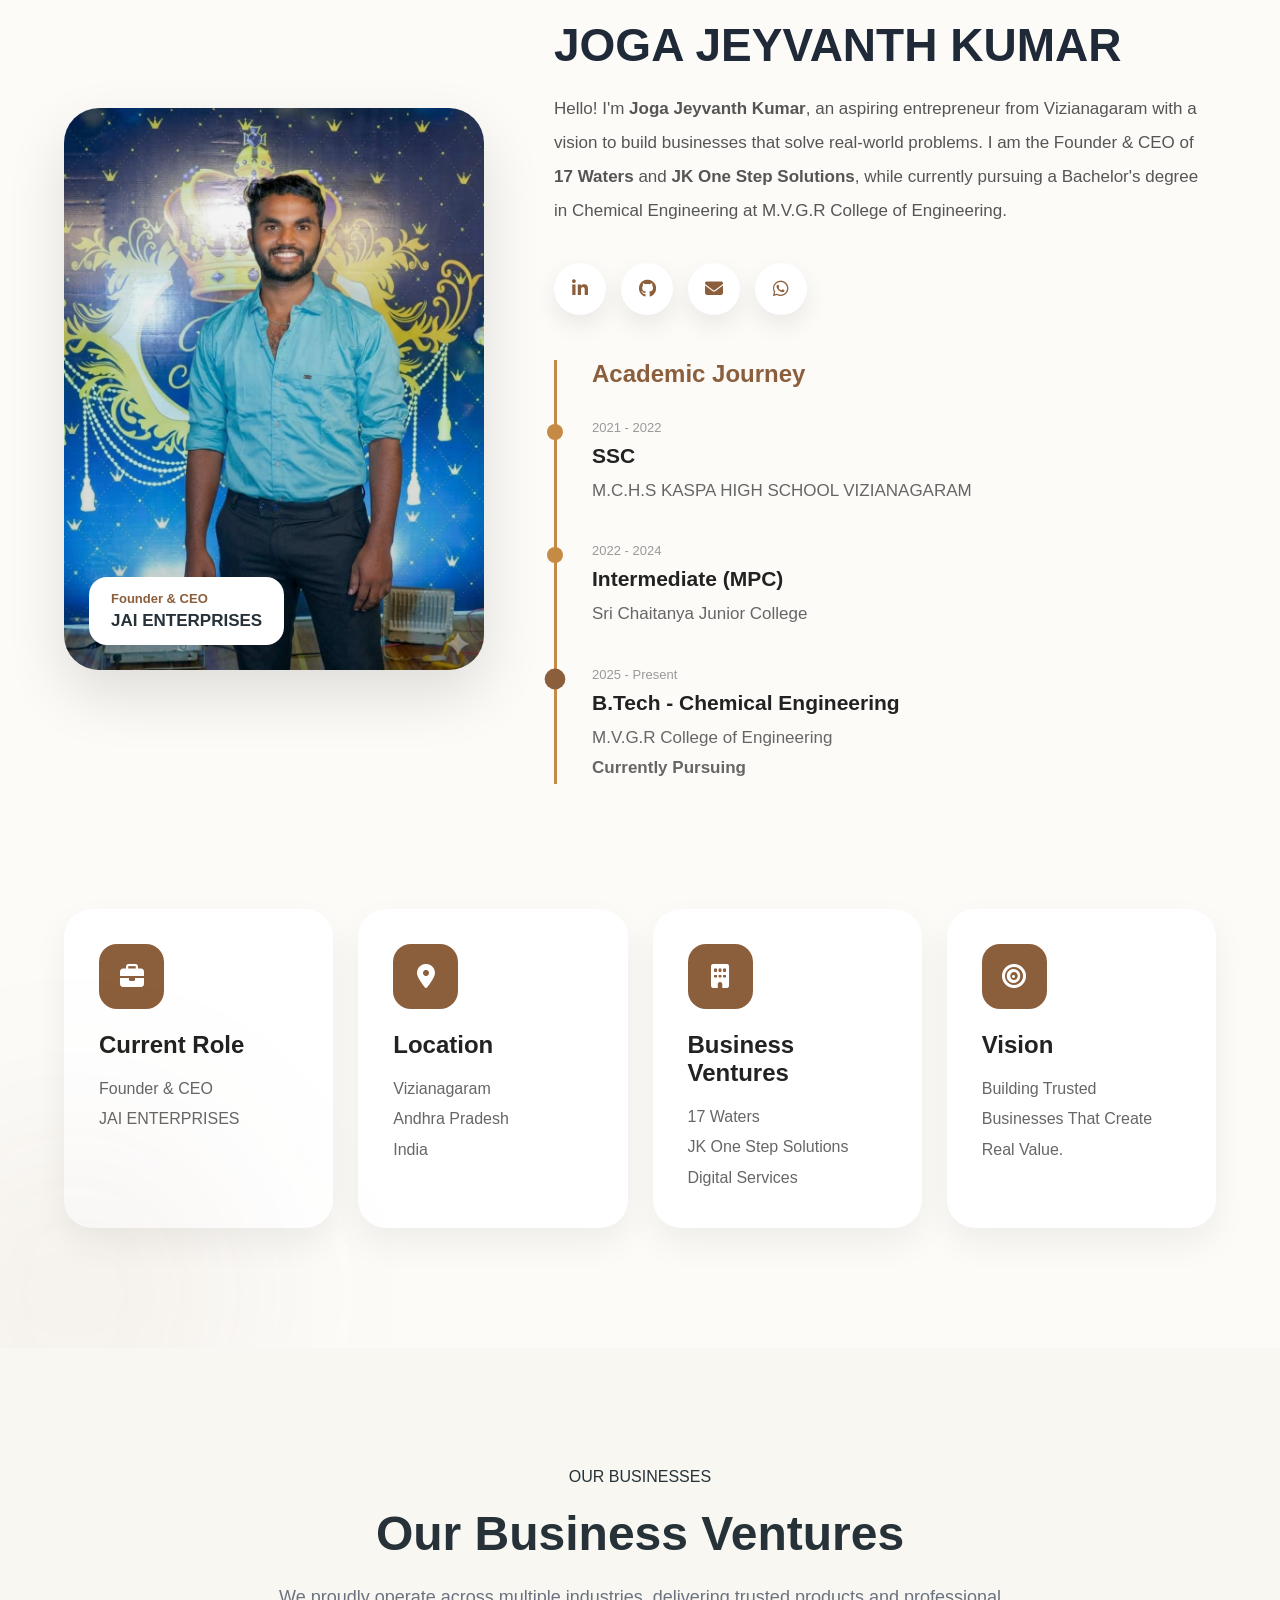
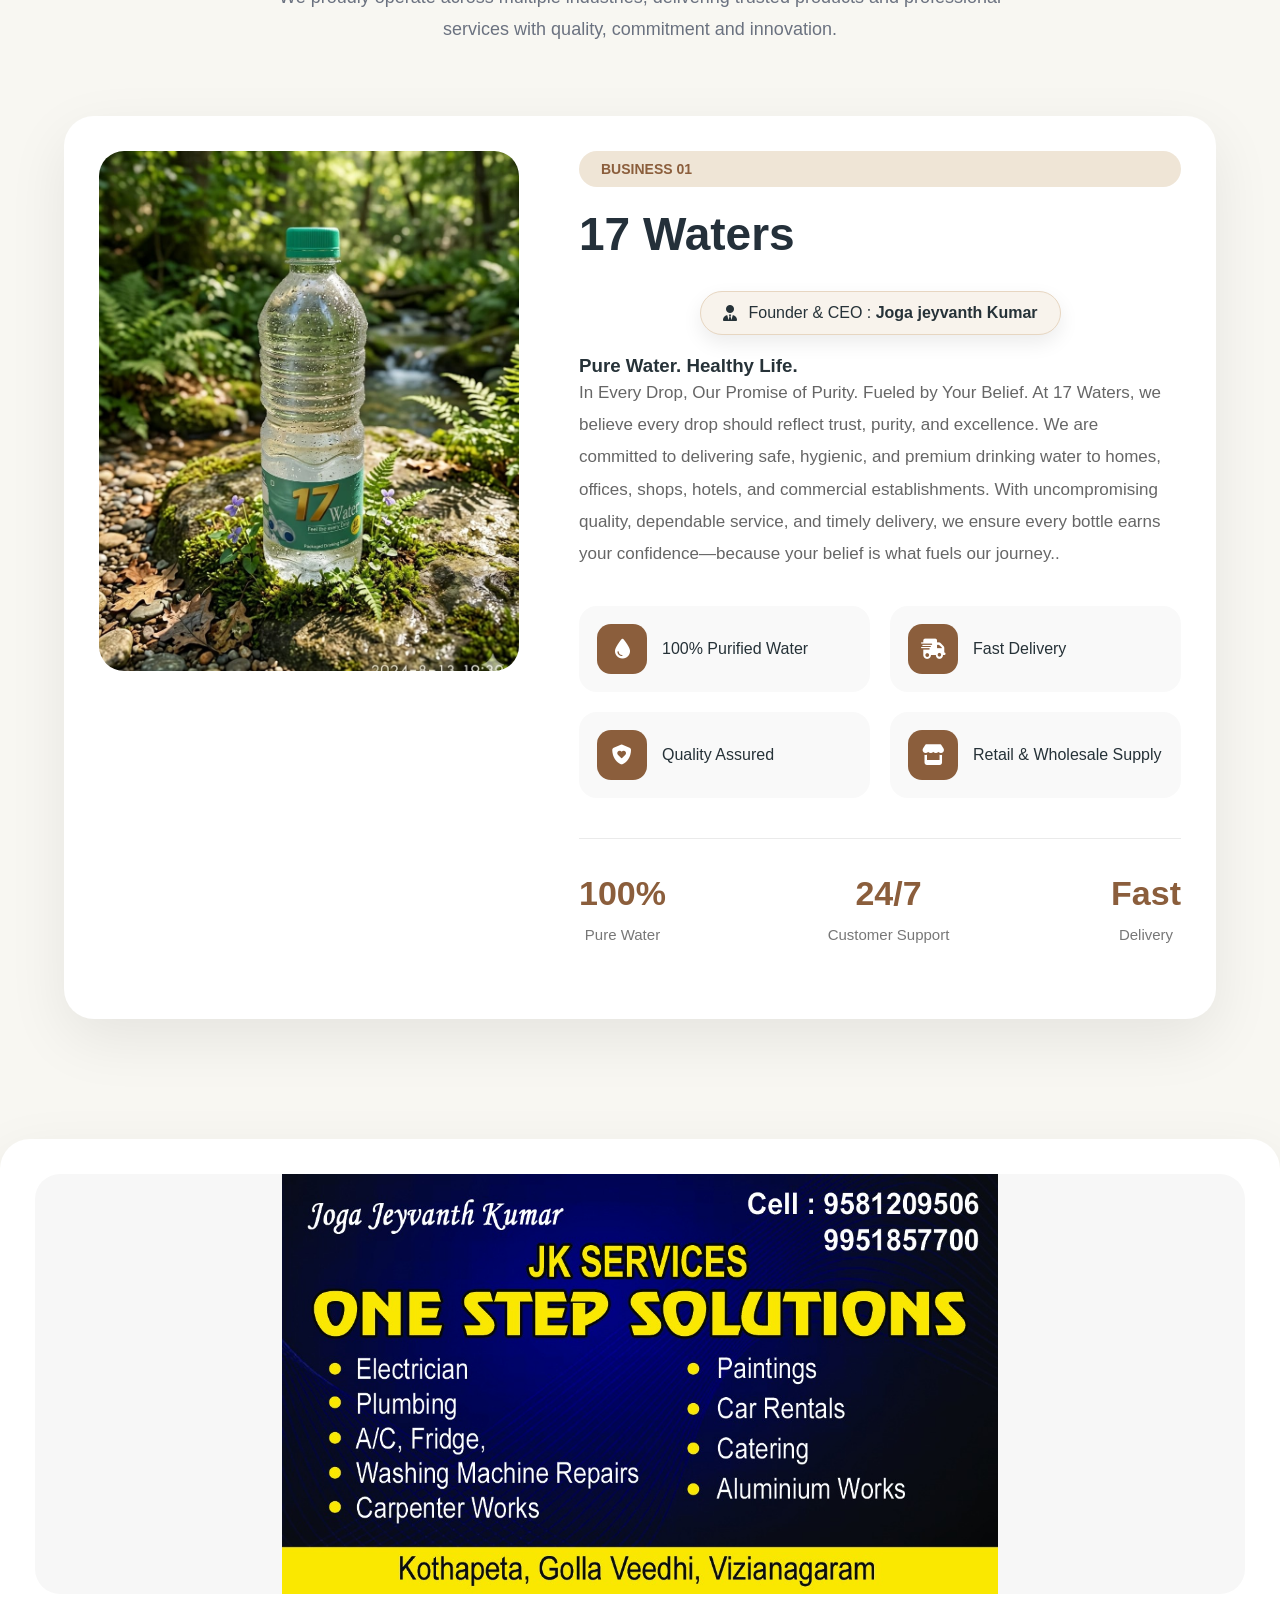
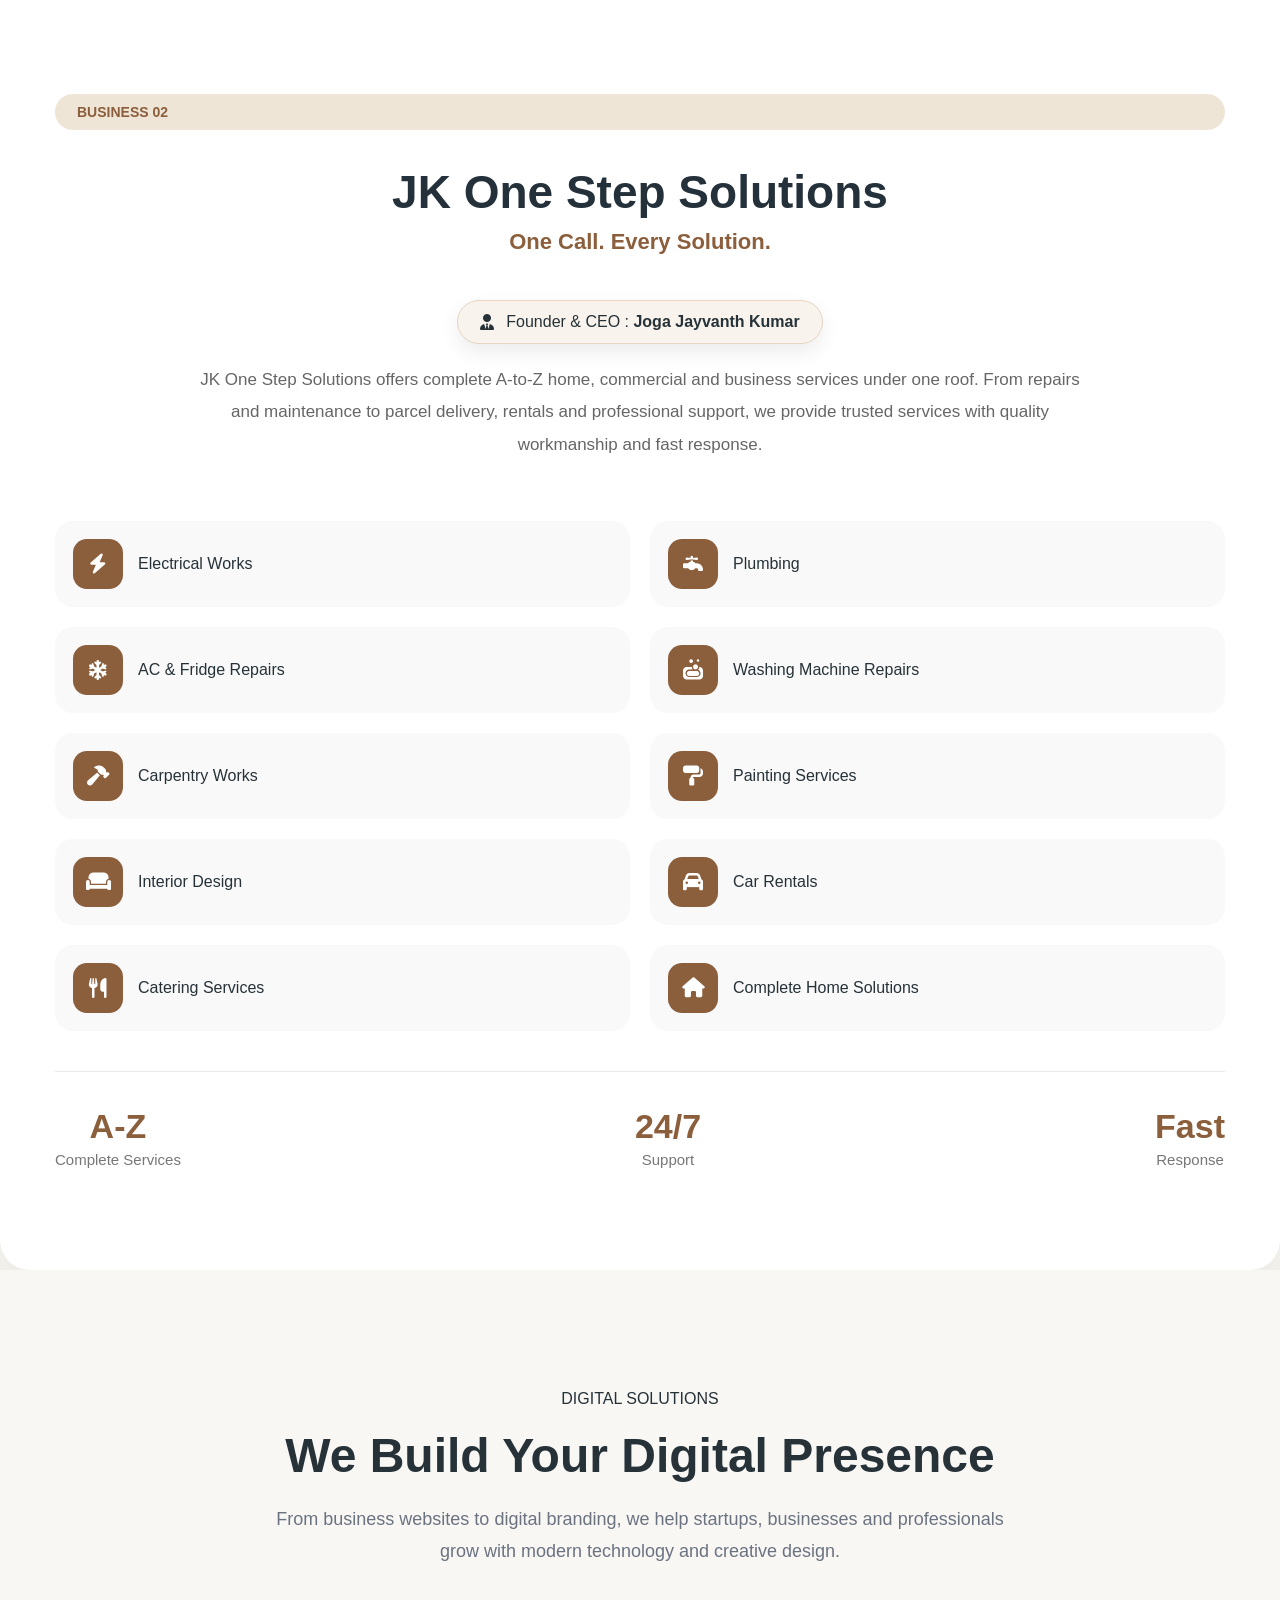
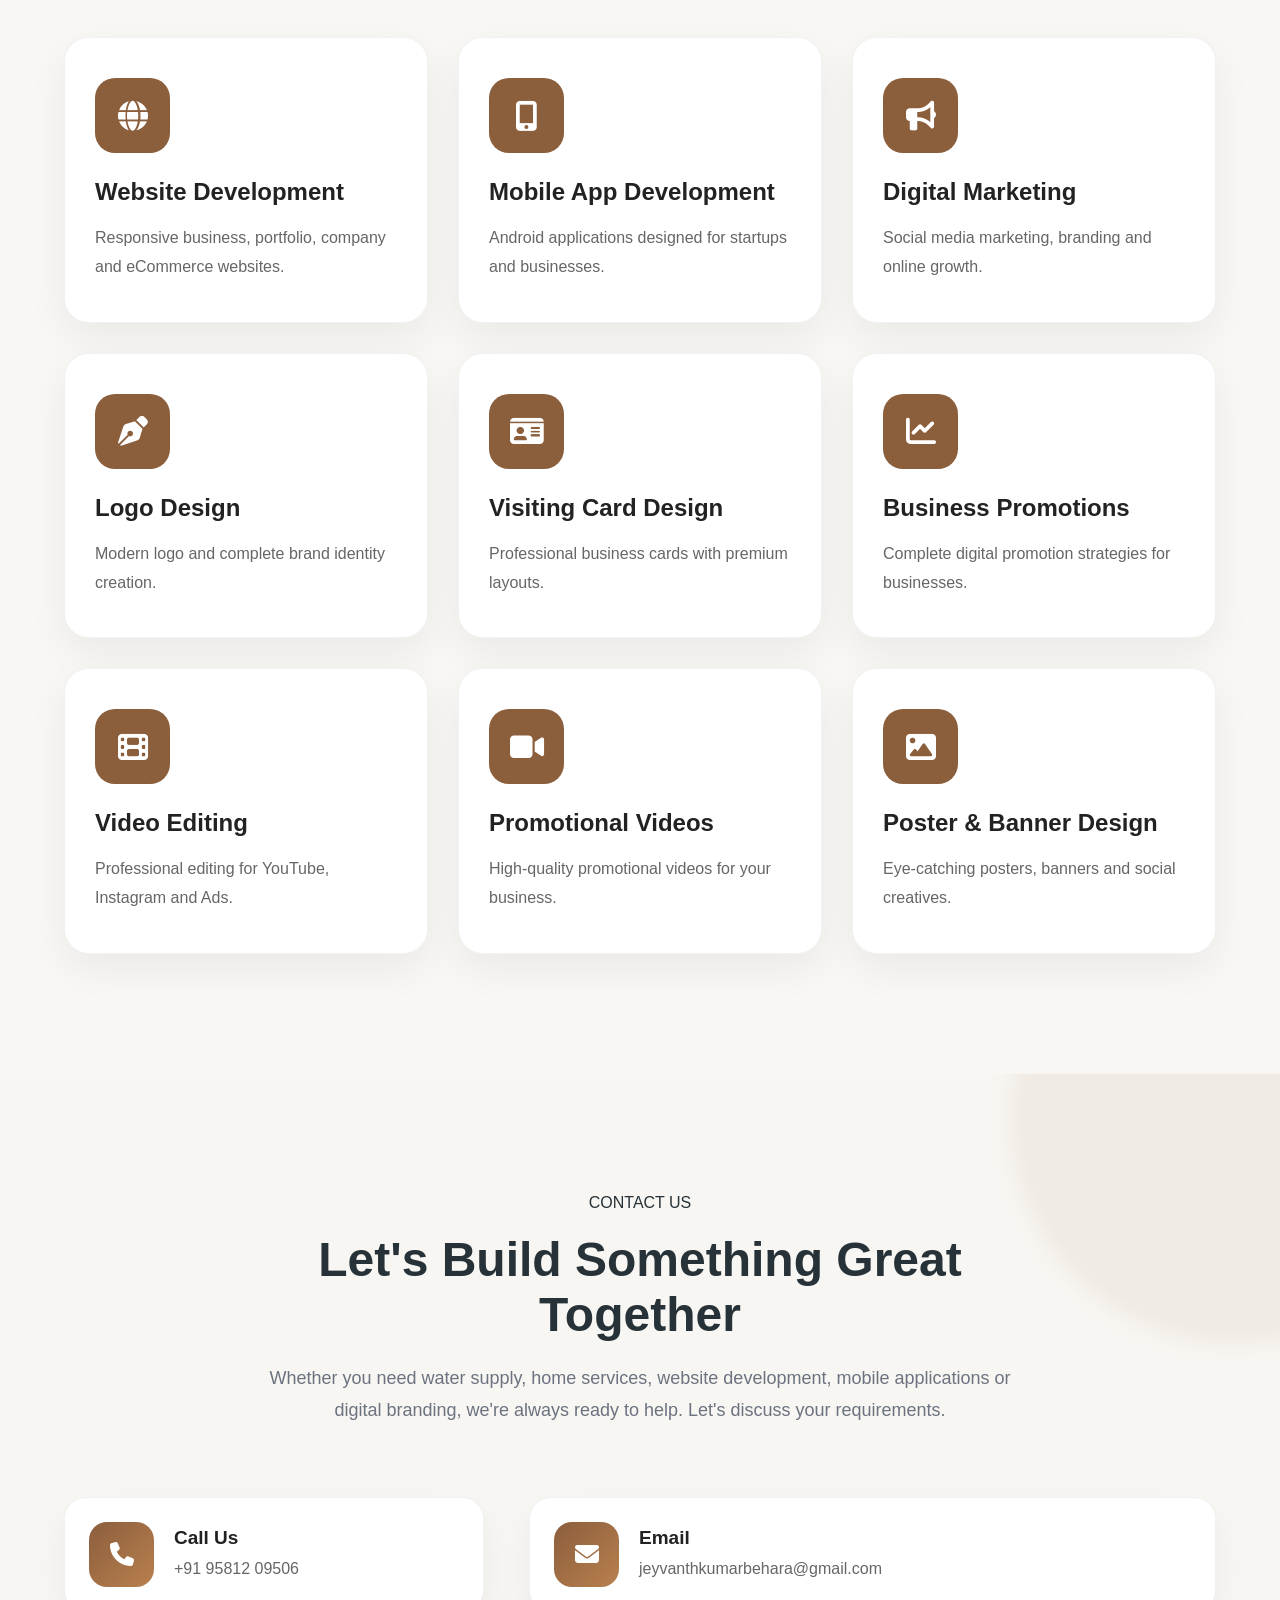
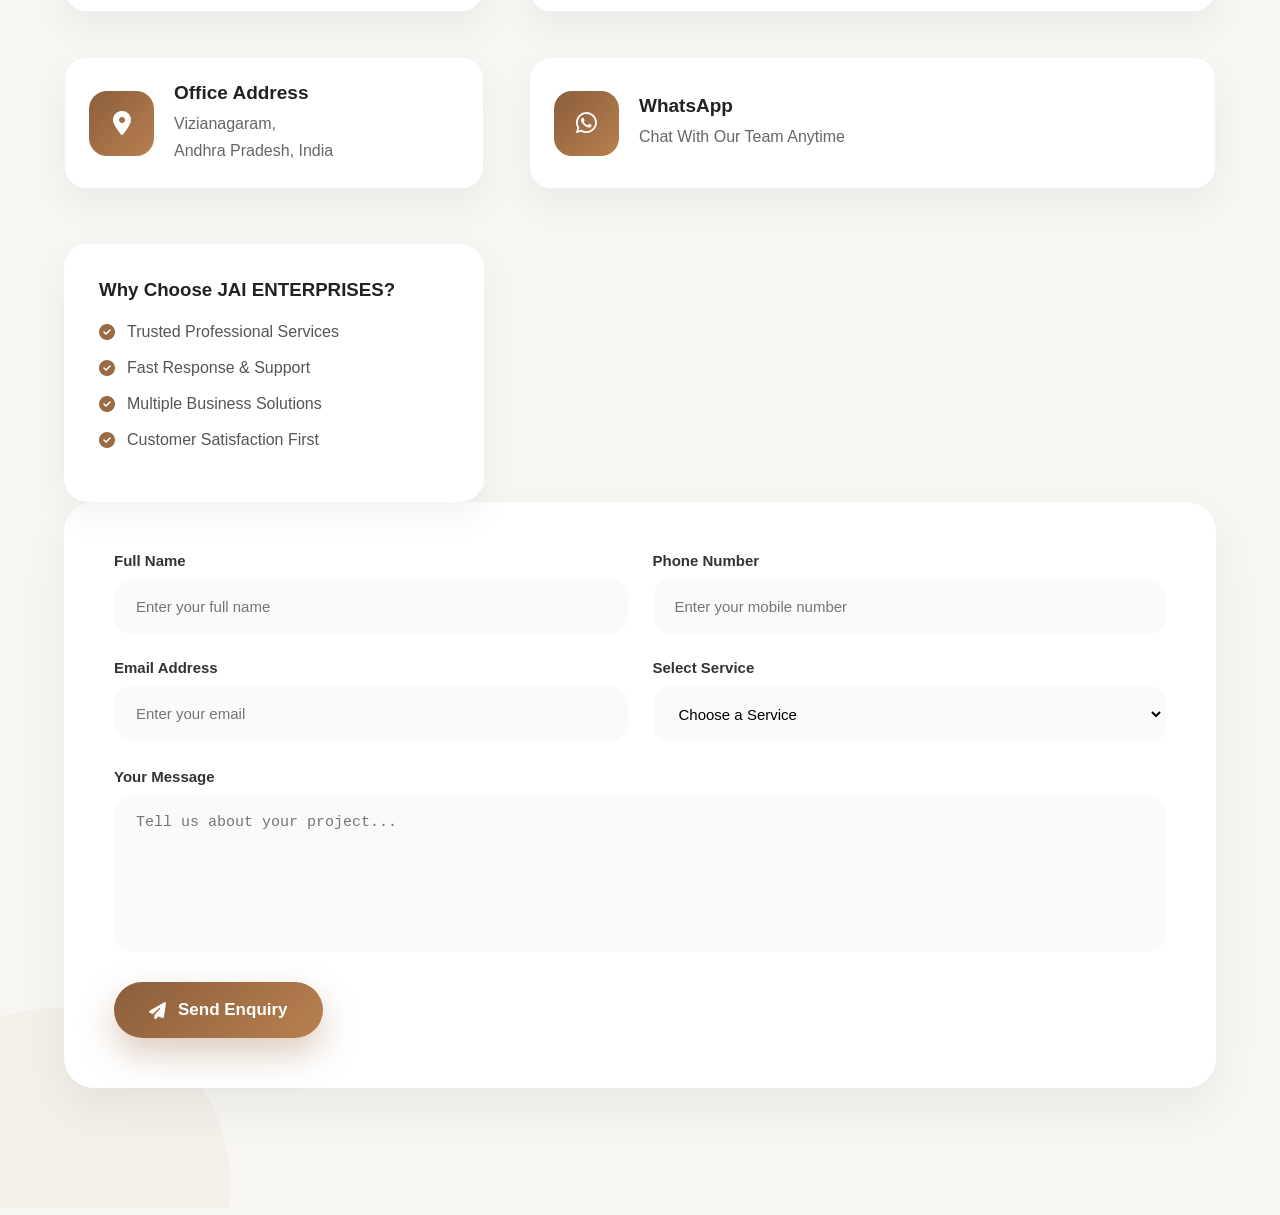
==== commit e5105393: "Fix CSS and JS paths" ====
--- a/index.html
+++ b/index.html
@@ -91,7 +91,7 @@
     <!-- ========================================= -->
 
     <link rel="stylesheet"
-        href="css/style.css">
+        href="CSS/style.css">
 
 </head>
 <body>
--- a/CSS/style.css
+++ b/CSS/style.css
@@ -0,0 +1,2447 @@
+/* =====================================================
+   JAI ENTERPRISES
+   Premium Business Portfolio
+   Author : ChatGPT
+===================================================== */
+
+/* =========================
+   GOOGLE FONT
+========================= */
+@import url('https://fonts.googleapis.com/css2?family=Outfit:wght@300;400;500;600;700;800&display=swap');
+
+/* =========================
+   ROOT VARIABLES
+========================= */
+
+:root{
+
+    --primary:#8B5E3C;
+    --secondary:#2F5D62;
+    --accent:#C58B45;
+
+    --bg:#F8F7F2;
+    --white:#ffffff;
+
+    --text:#263238;
+    --light-text:#6B7280;
+
+    --shadow:0 15px 40px rgba(0,0,0,.08);
+
+    --radius:20px;
+
+    --transition:.35s ease;
+
+}
+
+/* =========================
+   RESET
+========================= */
+
+*{
+    margin:0;
+    padding:0;
+    box-sizing:border-box;
+}
+
+html{
+
+    scroll-behavior:smooth;
+
+}
+
+body{
+
+    font-family:'Outfit',sans-serif;
+
+    background:var(--bg);
+
+    color:var(--text);
+
+    overflow-x:hidden;
+
+}
+
+/* =========================
+   COMMON
+========================= */
+
+.container{
+
+    width:90%;
+
+    max-width:1300px;
+
+    margin:auto;
+
+}
+
+section{
+
+    padding:100px 0;
+
+}
+
+img{
+
+    width:100%;
+
+    display:block;
+
+}
+
+a{
+
+    text-decoration:none;
+
+}
+
+ul{
+
+    list-style:none;
+
+}
+
+button{
+
+    font-family:inherit;
+
+}
+/* =========================
+   HEADER
+========================= */
+
+.header{
+
+    position:fixed;
+
+    top:18px;
+
+    left:0;
+
+    width:100%;
+
+    z-index:999;
+
+    padding:0;
+
+    transition:.4s ease;
+
+}
+
+.navbar{
+
+    width:92%;
+
+    max-width:1350px;
+
+    margin:18px auto;
+
+    display:flex;
+
+    justify-content:space-between;
+
+    align-items:center;
+
+    padding:16px 28px;
+
+    background:rgba(255,255,255,.82);
+
+    backdrop-filter:blur(18px);
+
+    -webkit-backdrop-filter:blur(18px);
+
+    border:1px solid rgba(255,255,255,.45);
+
+    border-radius:22px;
+
+    box-shadow:
+    0 12px 35px rgba(0,0,0,.08);
+
+    transition:.35s;
+
+}
+
+/* LOGO */
+
+.logo{
+
+    display:flex;
+
+    align-items:center;
+
+    gap:14px;
+
+    font-size:22px;
+
+    font-weight:700;
+
+    color:var(--text);
+
+}
+
+.logo img{
+
+    width:48px;
+
+    transition:.35s;
+
+}
+
+.logo:hover img{
+
+    transform:rotate(-8deg) scale(1.08);
+
+}
+
+/* MENU */
+
+.nav-links{
+
+    display:flex;
+
+    align-items:center;
+
+    gap:38px;
+
+}
+
+.nav-links a{
+
+    color:var(--text);
+
+    font-weight:600;
+
+    font-size:16px;
+
+    position:relative;
+
+    transition:.35s;
+
+    padding:8px 0;
+
+}
+
+.nav-links a::after{
+
+    content:"";
+
+    position:absolute;
+
+    left:50%;
+
+    bottom:-8px;
+
+    transform:translateX(-50%);
+
+    width:0;
+
+    height:3px;
+
+    border-radius:20px;
+
+    background:linear-gradient(90deg,#8B5E3C,#C58B45);
+
+    transition:.35s;
+
+}
+
+.nav-links a:hover{
+
+    color:#8B5E3C;
+
+}
+
+.nav-links a:hover::after{
+
+    width:100%;
+
+}
+
+.contact-btn{
+
+    background:linear-gradient(135deg,#8B5E3C,#C58B45);
+
+    color:#fff;
+
+    padding:15px 30px;
+
+    border-radius:50px;
+
+    font-weight:600;
+
+    transition:.35s;
+
+    box-shadow:
+    0 12px 30px rgba(139,94,60,.25);
+
+}
+
+.contact-btn:hover{
+
+    transform:translateY(-4px);
+
+    box-shadow:
+    0 18px 40px rgba(139,94,60,.35);
+
+}
+/* HERO */
+
+.hero{
+
+    min-height:100vh;
+
+    display:flex;
+
+    align-items:center;
+
+    justify-content:center;
+
+    text-align:center;
+
+    position:relative;
+
+    overflow:hidden;
+
+    padding-top:140px;
+
+    background:
+    radial-gradient(circle at top right,
+    rgba(197,139,69,.12),
+    transparent 30%),
+
+    radial-gradient(circle at bottom left,
+    rgba(139,94,60,.08),
+    transparent 35%),
+
+    #F8F7F2;
+
+}
+
+.hero::before{
+
+    content:"";
+
+    position:absolute;
+
+    width:500px;
+
+    height:500px;
+
+    background:#C58B45;
+
+    opacity:.08;
+
+    filter:blur(120px);
+
+    top:-180px;
+
+    right:-120px;
+
+    border-radius:50%;
+
+}
+
+.hero::after{
+
+    content:"";
+
+    position:absolute;
+
+    width:350px;
+
+    height:350px;
+
+    background:#8B5E3C;
+
+    opacity:.05;
+
+    filter:blur(100px);
+
+    bottom:-150px;
+
+    left:-120px;
+
+    border-radius:50%;
+
+}
+
+.hero-content{
+
+    position:relative;
+
+    z-index:2;
+
+    max-width:980px;
+
+    margin:auto;
+
+}
+
+.hero-badge{
+
+    display:inline-flex;
+
+    align-items:center;
+
+    gap:10px;
+
+    background:#EFE5D6;
+
+    color:#8B5E3C;
+
+    padding:14px 28px;
+
+    border-radius:60px;
+
+    font-size:14px;
+
+    font-weight:700;
+
+    letter-spacing:1px;
+
+    margin-bottom:30px;
+
+    box-shadow:0 10px 30px rgba(139,94,60,.12);
+
+}
+
+.hero h1{
+
+    font-size:84px;
+
+    line-height:1.05;
+
+    color:#24303A;
+
+    margin-bottom:28px;
+
+    font-weight:800;
+
+}
+
+
+.hero-description{
+
+    max-width:760px;
+
+    margin:0 auto 45px;
+
+    font-size:21px;
+
+    line-height:1.9;
+
+    color:#666;
+
+}
+
+.hero-services{
+
+    display:flex;
+
+    justify-content:center;
+
+    flex-wrap:wrap;
+
+    gap:16px;
+
+    margin-bottom:50px;
+
+}
+
+.hero-services span{
+
+    padding:14px 24px;
+
+    background:#fff;
+
+    border-radius:50px;
+
+    box-shadow:0 12px 25px rgba(0,0,0,.06);
+
+    transition:.35s;
+
+    font-weight:600;
+
+}
+
+.hero-services span:hover{
+
+    transform:translateY(-6px);
+
+    background:#8B5E3C;
+
+    color:#fff;
+
+}
+
+.hero-buttons{
+
+    display:flex;
+
+    justify-content:center;
+
+    gap:22px;
+
+    margin-bottom:70px;
+
+}
+
+.primary-btn{
+
+    background:linear-gradient(135deg,#8B5E3C,#C58B45);
+
+    color:#fff;
+
+    padding:18px 38px;
+
+    border-radius:60px;
+
+    font-weight:700;
+
+    transition:.35s;
+
+    box-shadow:0 18px 35px rgba(139,94,60,.25);
+
+}
+
+.primary-btn:hover{
+
+    transform:translateY(-5px);
+
+}
+
+.secondary-btn{
+
+    padding:18px 38px;
+
+    border-radius:60px;
+
+    border:2px solid #8B5E3C;
+
+    color:#8B5E3C;
+
+    font-weight:700;
+
+    transition:.35s;
+
+}
+
+.secondary-btn:hover{
+
+    background:#8B5E3C;
+
+    color:#fff;
+
+}
+
+.hero-stats{
+
+    display:flex;
+
+    justify-content:center;
+
+    gap:90px;
+
+}
+
+.stat-box{
+
+    position:relative;
+
+}
+
+.stat-box h2{
+
+    font-size:48px;
+
+    color:#8B5E3C;
+
+}
+
+.stat-box p{
+
+    margin-top:10px;
+
+    color:#666;
+
+    font-size:17px;
+
+}
+
+/*=====================================
+ABOUT SECTION
+======================================*/
+
+/*=========================================
+ABOUT SECTION
+=========================================*/
+
+.about{
+
+    padding:120px 0;
+
+    background:#FCFBF8;
+
+    position:relative;
+
+    overflow:hidden;
+
+}
+
+.about::before{
+
+    content:"";
+
+    position:absolute;
+
+    width:450px;
+
+    height:450px;
+
+    background:rgba(197,139,69,.10);
+
+    filter:blur(120px);
+
+    top:-180px;
+
+    right:-120px;
+
+    border-radius:50%;
+
+}
+
+.about::after{
+
+    content:"";
+
+    position:absolute;
+
+    width:350px;
+
+    height:350px;
+
+    background:rgba(139,94,60,.06);
+
+    filter:blur(90px);
+
+    bottom:-120px;
+
+    left:-100px;
+
+    border-radius:50%;
+
+}
+
+/*=========================================
+HEADING
+=========================================*/
+
+.about .section-heading{
+
+    text-align:center;
+
+    margin-bottom:70px;
+
+}
+
+.about .section-heading h2{
+
+    font-size:56px;
+
+    color:#1f2937;
+
+    margin:15px 0;
+
+    line-height:1.2;
+
+}
+
+.about .section-heading h2 span{
+
+    color:#8B5E3C;
+
+}
+
+.about .section-heading p{
+
+    width:700px;
+
+    max-width:95%;
+
+    margin:auto;
+
+    color:#666;
+
+    font-size:18px;
+
+    line-height:1.8;
+
+}
+
+/*=========================================
+WRAPPER
+=========================================*/
+
+.about-wrapper{
+
+    display:grid;
+
+    grid-template-columns:420px 1fr;
+
+    gap:70px;
+
+    align-items:center;
+
+}
+
+/*=========================================
+IMAGE
+=========================================*/
+
+.image-box{
+
+    position:relative;
+
+    border-radius:35px;
+
+    overflow:hidden;
+
+    box-shadow:
+
+    0 25px 60px rgba(0,0,0,.12);
+
+}
+
+.image-box img{
+
+    width:100%;
+
+    display:block;
+
+    transition:.5s;
+
+}
+
+.image-box:hover img{
+
+    transform:scale(1.05);
+
+}
+
+.image-box::after{
+
+    content:"";
+
+    position:absolute;
+
+    inset:0;
+
+    background:
+
+    linear-gradient(
+
+    to top,
+
+    rgba(0,0,0,.20),
+
+    transparent);
+
+}
+
+.ceo-badge{
+
+    position:absolute;
+
+    bottom:25px;
+
+    left:25px;
+
+    background:#fff;
+
+    padding:14px 22px;
+
+    border-radius:18px;
+
+    box-shadow:
+
+    0 10px 30px rgba(0,0,0,.12);
+
+    z-index:5;
+
+}
+
+.ceo-badge span{
+
+    display:block;
+
+    font-size:13px;
+
+    color:#8B5E3C;
+
+    font-weight:700;
+
+}
+
+.ceo-badge h4{
+
+    margin-top:5px;
+
+    font-size:17px;
+
+}
+
+/*=========================================
+CONTENT
+=========================================*/
+
+.about-role{
+
+    display:inline-block;
+
+    padding:10px 22px;
+
+    background:#F3E8DB;
+
+    border-radius:50px;
+
+    color:#8B5E3C;
+
+    font-weight:600;
+
+    margin-bottom:20px;
+
+}
+
+.about-content h3{
+
+    font-size:46px;
+
+    color:#1f2937;
+
+    margin-bottom:20px;
+
+}
+
+.about-content p{
+
+    color:#555;
+
+    line-height:2;
+
+    font-size:17px;
+
+}
+
+/*=========================================
+SOCIAL
+=========================================*/
+
+.about-social{
+
+    display:flex;
+
+    gap:15px;
+
+    margin:35px 0;
+
+}
+
+.about-social a{
+
+    width:52px;
+
+    height:52px;
+
+    display:flex;
+
+    justify-content:center;
+
+    align-items:center;
+
+    background:#fff;
+
+    border-radius:50%;
+
+    color:#8B5E3C;
+
+    font-size:18px;
+
+    transition:.35s;
+
+    box-shadow:
+
+    0 10px 25px rgba(0,0,0,.08);
+
+}
+
+.about-social a:hover{
+
+    background:#8B5E3C;
+
+    color:#fff;
+
+    transform:translateY(-6px);
+
+}
+
+/*=========================================
+TIMELINE
+=========================================*/
+
+.timeline{
+
+    margin-top:45px;
+
+    border-left:3px solid #C58B45;
+
+    padding-left:35px;
+
+}
+
+.timeline h4{
+
+    margin-bottom:30px;
+
+    color:#8B5E3C;
+
+    font-size:24px;
+
+}
+
+.timeline-item{
+
+    position:relative;
+
+    margin-bottom:35px;
+
+}
+
+.timeline-dot{
+
+    position:absolute;
+
+    left:-45px;
+
+    top:6px;
+
+    width:16px;
+
+    height:16px;
+
+    border-radius:50%;
+
+    background:#C58B45;
+
+}
+
+.timeline-dot.active{
+
+    background:#8B5E3C;
+
+    transform:scale(1.3);
+
+}
+
+.timeline-content span{
+
+    font-size:13px;
+
+    color:#999;
+
+}
+
+.timeline-content h5{
+
+    margin:8px 0;
+
+    font-size:21px;
+
+    color:#222;
+
+}
+
+.timeline-content p{
+
+    color:#666;
+
+    line-height:1.8;
+
+}
+
+/*=========================================
+BOTTOM CARDS
+=========================================*/
+
+.about-cards{
+
+    display:grid;
+
+    grid-template-columns:repeat(4,1fr);
+
+    gap:25px;
+
+    margin-top:90px;
+
+}
+
+.about-card{
+
+    background:#fff;
+
+    padding:35px;
+
+    border-radius:28px;
+
+    transition:.4s;
+
+    box-shadow:
+
+    0 15px 35px rgba(0,0,0,.06);
+
+}
+
+.about-card:hover{
+
+    transform:translateY(-12px);
+
+    box-shadow:
+
+    0 30px 60px rgba(139,94,60,.18);
+
+}
+
+.about-card i{
+
+    width:65px;
+
+    height:65px;
+
+    display:flex;
+
+    justify-content:center;
+
+    align-items:center;
+
+    border-radius:18px;
+
+    background:#8B5E3C;
+
+    color:#fff;
+
+    font-size:24px;
+
+    margin-bottom:22px;
+
+}
+
+.about-card h4{
+
+    margin-bottom:15px;
+
+    font-size:24px;
+
+    color:#222;
+
+}
+
+.about-card p{
+
+    color:#666;
+
+    line-height:1.9;
+
+}
+
+/*=========================================
+RESPONSIVE
+=========================================*/
+
+@media(max-width:992px){
+
+.about-wrapper{
+
+grid-template-columns:1fr;
+
+}
+
+.about-cards{
+
+grid-template-columns:repeat(2,1fr);
+
+}
+
+.about .section-heading h2{
+
+font-size:42px;
+
+}
+
+}
+
+@media(max-width:768px){
+
+.about{
+
+padding:80px 0;
+
+}
+
+.about-cards{
+
+grid-template-columns:1fr;
+
+}
+
+.about-content h3{
+
+font-size:34px;
+
+}
+
+.timeline{
+
+padding-left:25px;
+
+}
+
+.timeline-dot{
+
+left:-35px;
+
+}
+
+}
+
+/*=====================================
+SOCIAL
+======================================*/
+
+.social-links{
+
+    display:flex;
+
+    gap:18px;
+
+    margin-top:35px;
+
+    margin-bottom:45px;
+
+}
+
+.social-links a{
+
+    width:55px;
+
+    height:55px;
+
+    background:#fff;
+
+    display:flex;
+
+    justify-content:center;
+
+    align-items:center;
+
+    border-radius:50%;
+
+    color:#263238;
+
+    text-decoration:none;
+
+    box-shadow:0 12px 30px rgba(0,0,0,.08);
+
+    transition:.35s ease;
+
+    font-size:20px;
+
+}
+
+.social-links a:hover{
+
+    transform:translateY(-8px);
+
+    background:#8B5E3C;
+
+    color:#fff;
+
+}
+
+/*=====================================
+DETAIL CARDS
+======================================*/
+
+.about-details{
+
+    display:grid;
+
+    grid-template-columns:repeat(2,1fr);
+
+    gap:25px;
+
+}
+
+.detail-card{
+
+    background:#fff;
+
+    padding:30px;
+
+    border-radius:24px;
+
+    box-shadow:0 15px 35px rgba(0,0,0,.08);
+
+    transition:.35s ease;
+
+}
+
+.detail-card:hover{
+
+    transform:translateY(-8px);
+
+}
+
+.detail-card i{
+
+    font-size:32px;
+
+    color:#8B5E3C;
+
+    margin-bottom:20px;
+
+}
+
+.detail-card h4{
+
+    font-size:22px;
+
+    margin-bottom:12px;
+
+}
+
+.detail-card p{
+
+    font-size:15px;
+
+    color:#666;
+
+    line-height:1.7;
+
+}
+
+/*=====================================
+RESPONSIVE
+======================================*/
+
+@media(max-width:991px){
+
+.about-wrapper{
+
+grid-template-columns:1fr;
+
+}
+
+.about-image{
+
+max-width:420px;
+
+margin:auto;
+
+}
+
+.about-content{
+
+text-align:center;
+
+}
+
+.social-links{
+
+justify-content:center;
+
+}
+
+.about-details{
+
+grid-template-columns:1fr;
+
+}
+
+}
+
+@media(max-width:768px){
+
+.about{
+
+padding:80px 0;
+
+}
+
+.about-content h2{
+
+font-size:38px;
+
+}
+
+.about-content h3{
+
+font-size:24px;
+
+}
+
+.about-content p{
+
+font-size:16px;
+
+}
+
+}
+
+/*==================================================
+OUR BUSINESSES
+==================================================*/
+
+.businesses{
+    padding:120px 0;
+    background:#F8F7F2;
+}
+
+.section-heading{
+    text-align:center;
+    max-width:800px;
+    margin:0 auto 70px;
+}
+
+.section-heading h2{
+    font-size:52px;
+    color:#24303A;
+    margin:15px 0;
+}
+
+.section-heading p{
+    font-size:18px;
+    color:#666;
+    line-height:1.8;
+}
+
+/*====================================*/
+
+.business-box{
+
+    display:grid;
+    grid-template-columns:420px 1fr;
+
+    gap:60px;
+
+    background:#fff;
+
+    border-radius:30px;
+
+    padding:35px;
+
+    box-shadow:0 20px 60px rgba(0,0,0,.08);
+
+}
+
+/*====================================*/
+
+.business-images{
+
+    display:flex;
+
+    flex-direction:column;
+
+    gap:20px;
+
+}
+
+.business-images img{
+
+    width:100%;
+
+    height:250px;
+
+    object-fit:cover;
+
+    border-radius:20px;
+
+    transition:.4s;
+
+    box-shadow:0 15px 35px rgba(0,0,0,.10);
+
+}
+
+.business-images img:hover{
+
+    transform:scale(1.04);
+
+}
+
+/*====================================*/
+
+.business-info{
+
+    display:flex;
+
+    flex-direction:column;
+
+    justify-content:center;
+
+}
+
+.business-badge{
+
+    display:inline-block;
+
+    background:#EFE5D6;
+
+    color:#8B5E3C;
+
+    padding:10px 22px;
+
+    border-radius:50px;
+
+    font-size:14px;
+
+    font-weight:600;
+
+    margin-bottom:20px;
+
+}
+
+.business-info h2{
+
+    font-size:46px;
+
+    color:#24303A;
+
+    margin-bottom:10px;
+
+}
+
+.business-info h4{
+
+    color:#8B5E3C;
+
+    font-size:22px;
+
+    margin-bottom:25px;
+
+}
+
+.business-info p{
+
+    color:#666;
+
+    font-size:17px;
+
+    line-height:1.9;
+
+    margin-bottom:35px;
+
+}
+
+/*====================================*/
+
+.business-features{
+
+    display:grid;
+
+    grid-template-columns:repeat(2,1fr);
+
+    gap:20px;
+
+    margin-bottom:40px;
+
+}
+
+.feature{
+
+    display:flex;
+
+    align-items:center;
+
+    gap:15px;
+
+    background:#F9F9F9;
+
+    padding:18px;
+
+    border-radius:18px;
+
+}
+
+.feature i{
+
+    width:50px;
+
+    height:50px;
+
+    background:#8B5E3C;
+
+    color:#fff;
+
+    border-radius:14px;
+
+    display:flex;
+
+    justify-content:center;
+
+    align-items:center;
+
+    font-size:20px;
+
+}
+
+.feature span{
+
+    font-weight:500;
+
+}
+
+/*====================================*/
+
+.business-stats{
+
+    display:flex;
+
+    justify-content:space-between;
+
+    text-align:center;
+
+    border-top:1px solid #EAEAEA;
+
+    padding-top:35px;
+
+}
+
+.business-stats h3{
+
+    font-size:34px;
+
+    color:#8B5E3C;
+
+}
+
+.business-stats p{
+
+    margin-top:8px;
+
+    font-size:15px;
+
+    color:#777;
+
+}
+
+/*====================================*/
+
+@media(max-width:991px){
+
+.business-box{
+
+grid-template-columns:1fr;
+
+}
+
+.business-features{
+
+grid-template-columns:1fr;
+
+}
+
+.business-stats{
+
+flex-wrap:wrap;
+
+gap:30px;
+
+}
+
+}
+
+@media(max-width:768px){
+
+.businesses{
+
+padding:80px 0;
+
+}
+
+.section-heading h2{
+
+font-size:38px;
+
+}
+
+.business-info h2{
+
+font-size:34px;
+
+}
+
+.business-info h4{
+
+font-size:18px;
+
+}
+
+.business-images img{
+
+height:220px;
+
+}
+
+.business-box{
+
+padding:20px;
+
+}
+
+}
+.business-slider{
+
+    position:relative;
+
+    width:100%;
+
+    height:520px;
+
+    overflow:hidden;
+
+    border-radius:25px;
+
+}
+
+.slides{
+
+    width:100%;
+    height:100%;
+    position:relative;
+    overflow:hidden;
+
+}
+
+.slide{
+
+    position:absolute;
+    top:0;
+    left:0;
+
+    width:100%;
+    height:100%;
+
+    object-fit:cover;
+
+    opacity:0;
+    transition:.6s ease;
+
+}
+
+.slide.active{
+
+    opacity:1;
+    z-index:2;
+
+}
+
+.prev,
+.next{
+
+    position:absolute;
+
+    top:50%;
+
+    transform:translateY(-50%);
+
+    width:50px;
+
+    height:50px;
+
+    border:none;
+
+    border-radius:50%;
+
+    background:rgba(0,0,0,.45);
+
+    color:white;
+
+    font-size:24px;
+
+    cursor:pointer;
+
+}
+
+.prev{
+
+    left:20px;
+
+}
+
+.next{
+
+    right:20px;
+
+}
+
+.prev:hover,
+.next:hover{
+
+    background:#8B5E3C;
+
+}
+
+/*==========================================
+BUSINESS FULL LAYOUT
+==========================================*/
+
+.business-full{
+
+    display:flex;
+
+    flex-direction:column;
+
+}
+
+.full-slider{
+
+    width:100%;
+
+    height:420px;
+
+    margin-bottom:40px;
+
+    border-radius:25px;
+
+    overflow:hidden;
+
+}
+
+.full-slider .slide{
+
+    width:100%;
+
+    height:100%;
+
+    object-fit:contain;
+
+    background:#f7f7f7;
+
+}
+
+.full-info{
+
+    padding:0 20px 20px;
+
+}
+
+.full-info h2{
+
+    text-align:center;
+
+    margin-top:15px;
+
+}
+
+.full-info h4{
+
+    text-align:center;
+
+    margin-bottom:25px;
+
+}
+
+.full-info p{
+
+    text-align:center;
+
+    max-width:900px;
+
+    margin:0 auto 40px;
+
+}
+
+.full-info .business-features{
+
+    margin-top:20px;
+
+}
+
+@media(max-width:768px){
+
+.full-slider{
+
+height:250px;
+
+}
+
+
+}
+
+/*==========================================
+DIGITAL SOLUTIONS
+==========================================*/
+
+.services{
+
+    padding:120px 0;
+
+    background:#F8F7F4;
+
+}
+
+.section-heading{
+
+    text-align:center;
+
+    margin-bottom:70px;
+
+}
+
+.section-heading h2{
+
+    font-size:48px;
+
+    color:var(--dark);
+
+    margin:20px 0;
+
+}
+
+.section-heading p{
+
+    max-width:750px;
+
+    margin:auto;
+
+    font-size:18px;
+
+    color:var(--light-text);
+
+    line-height:1.8;
+
+}
+
+.services-grid{
+
+    display:grid;
+
+    grid-template-columns:repeat(3,1fr);
+
+    gap:30px;
+
+}
+
+.service-card{
+
+    background:#fff;
+
+    border-radius:25px;
+
+    padding:40px 30px;
+
+    box-shadow:0 15px 40px rgba(0,0,0,.06);
+
+    transition:.4s;
+
+    position:relative;
+
+    overflow:hidden;
+
+    border:1px solid rgba(0,0,0,.05);
+
+}
+
+.service-card::before{
+
+    content:"";
+
+    position:absolute;
+
+    left:0;
+
+    top:0;
+
+    width:100%;
+
+    height:5px;
+
+    background:linear-gradient(90deg,#8B5E3C,#C89B6D);
+
+    transform:scaleX(0);
+
+    transition:.4s;
+
+
+}
+
+.service-card:hover::before{
+
+    transform:scaleX(1);
+
+}
+
+.service-card:hover{
+
+    transform:translateY(-12px);
+
+    box-shadow:0 30px 60px rgba(0,0,0,.12);
+
+}
+      
+
+.service-icon{
+
+    width:75px;
+
+    height:75px;
+
+    border-radius:20px;
+
+    background:#8B5E3C;
+
+    color:#fff;
+
+    display:flex;
+
+    justify-content:center;
+
+    align-items:center;
+
+    font-size:30px;
+
+    margin-bottom:25px;
+
+    transition:.4s;
+
+}
+
+.service-card:hover .service-icon{
+
+    transform:rotate(-10deg) scale(1.1);
+
+    background:#C89B6D;
+
+}
+
+.service-card h3{
+
+    font-size:24px;
+
+    margin-bottom:18px;
+
+    color:#222;
+
+}
+
+.service-card p{
+
+    font-size:16px;
+
+    color:#666;
+
+    line-height:1.8;
+
+}
+
+/*==============================
+RESPONSIVE
+==============================*/
+
+@media(max-width:992px){
+
+.services-grid{
+
+grid-template-columns:repeat(2,1fr);
+
+}
+
+}
+
+@media(max-width:768px){
+
+.services{
+
+padding:80px 0;
+
+}
+
+.section-heading h2{
+
+font-size:36px;
+
+}
+
+.services-grid{
+
+grid-template-columns:1fr;
+
+}
+
+.service-card{
+
+padding:30px;
+
+}
+
+}
+
+/* ========================================= */
+/* CONTACT SECTION */
+/* ========================================= */
+
+.contact{
+    padding:120px 0;
+    background:#f8f6f2;
+    position:relative;
+    overflow:hidden;
+}
+
+.contact::before{
+    content:'';
+    position:absolute;
+    width:450px;
+    height:450px;
+    background:rgba(155,107,67,.08);
+    border-radius:50%;
+    top:-180px;
+    right:-180px;
+    filter:blur(10px);
+}
+
+.contact::after{
+    content:'';
+    position:absolute;
+    width:350px;
+    height:350px;
+    background:rgba(155,107,67,.05);
+    border-radius:50%;
+    bottom:-150px;
+    left:-120px;
+}
+
+.contact .container{
+    position:relative;
+    z-index:2;
+}
+
+.contact-wrapper{
+    display:grid;
+    grid-template-columns:420px 1fr;
+    gap:45px;
+    margin-top:70px;
+}
+
+/* ========================================= */
+/* LEFT SIDE */
+/* ========================================= */
+
+.contact-info{
+    display:flex;
+    flex-direction:column;
+    gap:20px;
+}
+
+.contact-card{
+    background:#fff;
+    border-radius:22px;
+    padding:24px;
+    display:flex;
+    align-items:center;
+    gap:20px;
+    transition:.35s;
+    border:1px solid rgba(0,0,0,.05);
+    box-shadow:0 15px 35px rgba(0,0,0,.05);
+}
+
+.contact-card:hover{
+    transform:translateY(-8px);
+    box-shadow:0 20px 45px rgba(155,107,67,.18);
+}
+
+.contact-icon{
+    width:65px;
+    height:65px;
+    border-radius:18px;
+    background:linear-gradient(135deg,#8B5E3C,#B9804F);
+    display:flex;
+    justify-content:center;
+    align-items:center;
+    color:#fff;
+    font-size:24px;
+    flex-shrink:0;
+}
+
+.contact-card h3{
+    font-size:19px;
+    color:#222;
+    margin-bottom:6px;
+}
+
+.contact-card p{
+    color:#666;
+    line-height:1.7;
+}
+
+.contact-box{
+    margin-top:10px;
+    background:#fff;
+    padding:35px;
+    border-radius:24px;
+    box-shadow:0 15px 35px rgba(0,0,0,.05);
+}
+
+.contact-box h3{
+    margin-bottom:22px;
+    color:#222;
+}
+
+.contact-box ul{
+    list-style:none;
+    padding:0;
+}
+
+.contact-box li{
+    display:flex;
+    align-items:center;
+    gap:12px;
+    margin-bottom:18px;
+    color:#555;
+    font-weight:500;
+}
+
+.contact-box i{
+    color:#9B6B43;
+}
+
+/* ========================================= */
+/* RIGHT SIDE */
+/* ========================================= */
+
+.contact-form-box{
+    background:#fff;
+    border-radius:30px;
+    padding:50px;
+    box-shadow:0 20px 45px rgba(0,0,0,.06);
+}
+
+.input-row{
+    display:grid;
+    grid-template-columns:1fr 1fr;
+    gap:25px;
+    margin-bottom:25px;
+}
+
+.input-group{
+    display:flex;
+    flex-direction:column;
+}
+
+.input-group label{
+    font-size:15px;
+    font-weight:600;
+    color:#333;
+    margin-bottom:10px;
+}
+
+.input-group input,
+.input-group select,
+.input-group textarea{
+
+    width:100%;
+    padding:17px 20px;
+    border:none;
+    outline:none;
+
+    background:#fafafa;
+
+    border:2px solid transparent;
+
+    border-radius:18px;
+
+    font-size:15px;
+
+    transition:.35s;
+}
+
+.input-group textarea{
+    resize:none;
+}
+
+.input-group input:focus,
+.input-group select:focus,
+.input-group textarea:focus{
+
+    background:#fff;
+
+    border-color:#9B6B43;
+
+    box-shadow:0 0 0 5px rgba(155,107,67,.12);
+
+}
+
+/* ========================================= */
+/* BUTTON */
+/* ========================================= */
+
+.contact-submit{
+
+    margin-top:30px;
+
+    border:none;
+
+    cursor:pointer;
+
+    padding:18px 35px;
+
+    border-radius:60px;
+
+    background:linear-gradient(135deg,#8B5E3C,#B9804F);
+
+    color:#fff;
+
+    font-size:17px;
+
+    font-weight:600;
+
+    display:inline-flex;
+
+    align-items:center;
+
+    gap:12px;
+
+    transition:.35s;
+
+    box-shadow:0 15px 35px rgba(155,107,67,.35);
+
+}
+
+.contact-submit:hover{
+
+    transform:translateY(-5px);
+
+    box-shadow:0 20px 40px rgba(155,107,67,.45);
+
+}
+
+.contact-submit i{
+
+    transition:.35s;
+
+}
+
+.contact-submit:hover i{
+
+    transform:translateX(5px);
+
+}
+
+/* ========================================= */
+/* RESPONSIVE */
+/* ========================================= */
+
+@media(max-width:991px){
+
+.contact-wrapper{
+
+grid-template-columns:1fr;
+
+}
+
+.contact-form-box{
+
+padding:35px;
+
+}
+
+}
+
+@media(max-width:768px){
+
+.input-row{
+
+grid-template-columns:1fr;
+
+}
+
+.contact{
+
+padding:80px 0;
+
+}
+
+.contact-form-box{
+
+padding:25px;
+
+}
+
+.contact-card{
+
+padding:18px;
+
+}
+
+.contact-icon{
+
+width:58px;
+height:58px;
+
+font-size:20px;
+
+}
+
+.contact-submit{
+
+width:100%;
+justify-content:center;
+
+}
+
+}
+
+/*==========================================
+HERO TRUST STRIP
+==========================================*/
+
+.hero-trust{
+
+    margin-top:70px;
+
+    display:flex;
+
+    justify-content:center;
+
+    align-items:center;
+
+    flex-wrap:wrap;
+
+    gap:18px;
+
+}
+
+.trust-item{
+
+    display:flex;
+
+    align-items:center;
+
+    gap:12px;
+
+    background:#fff;
+
+    padding:16px 24px;
+
+    border-radius:50px;
+
+    box-shadow:0 12px 30px rgba(0,0,0,.08);
+
+    transition:.35s;
+
+    border:1px solid rgba(139,94,60,.08);
+
+}
+
+.trust-item i{
+
+    width:42px;
+
+    height:42px;
+
+    border-radius:50%;
+
+    display:flex;
+
+    justify-content:center;
+
+    align-items:center;
+
+    background:#8B5E3C;
+
+    color:#fff;
+
+    font-size:16px;
+
+}
+
+.trust-item span{
+
+    font-weight:600;
+
+    color:#263238;
+
+    font-size:15px;
+
+}
+
+.trust-item:hover{
+
+    transform:translateY(-6px);
+
+    box-shadow:0 20px 40px rgba(139,94,60,.18);
+
+}
+
+.trust-item:hover i{
+
+    background:#C58B45;
+
+}
+
+@media(max-width:768px){
+
+.hero-trust{
+
+margin-top:45px;
+
+}
+
+.trust-item{
+
+width:100%;
+
+justify-content:center;
+
+}
+
+}
+
+.business-founder{
+
+    display:flex;
+
+    justify-content:center;
+
+    align-items:center;
+
+    gap:12px;
+
+    margin:20px auto;
+
+    width:fit-content;
+
+    padding:12px 22px;
+
+    background:#F8F3EC;
+
+    border:1px solid #E7D6C1;
+
+    border-radius:50px;
+
+    box-shadow:0 8px 20px rgba(0,0,0,.08);
+
+}
+
+.contact-card{
+
+    text-decoration:none;
+
+    color:inherit;
+
+}
+
+.contact-card{
+
+    text-decoration:none;
+
+    color:inherit;
+
+}
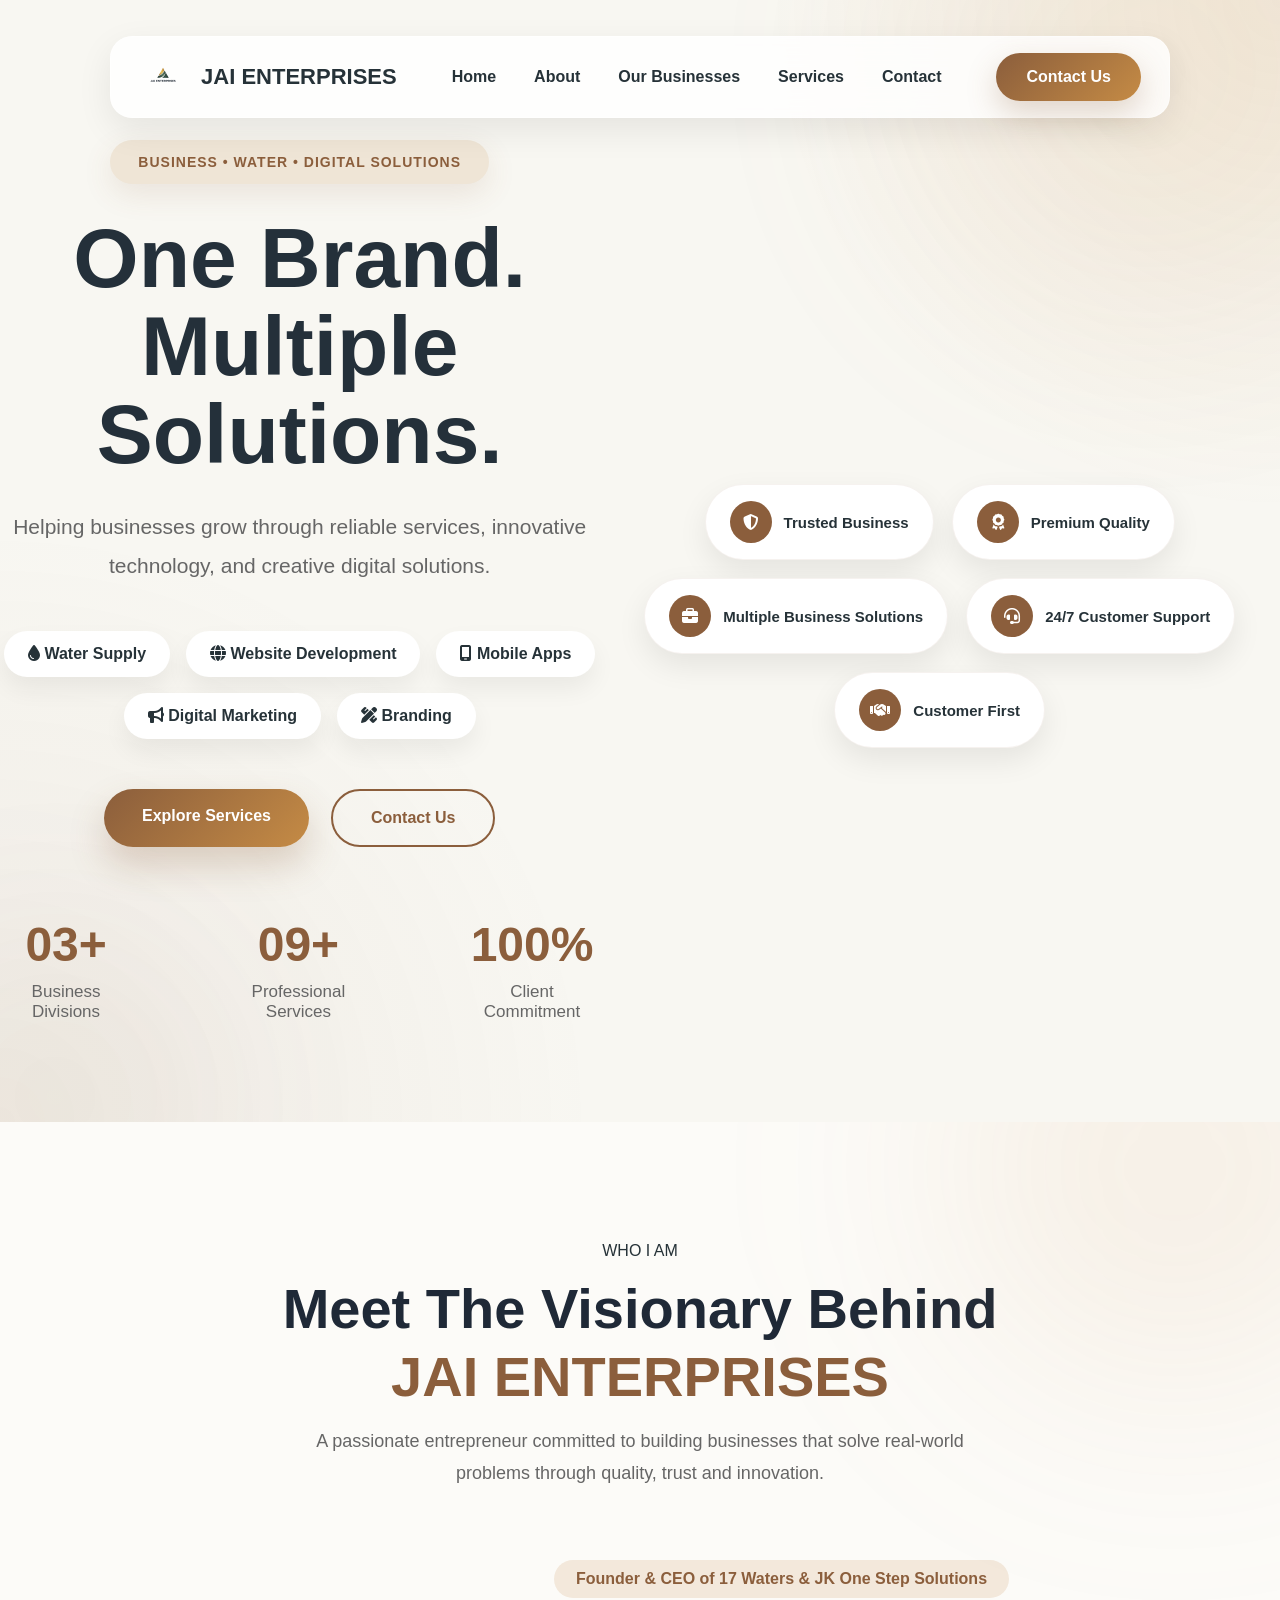
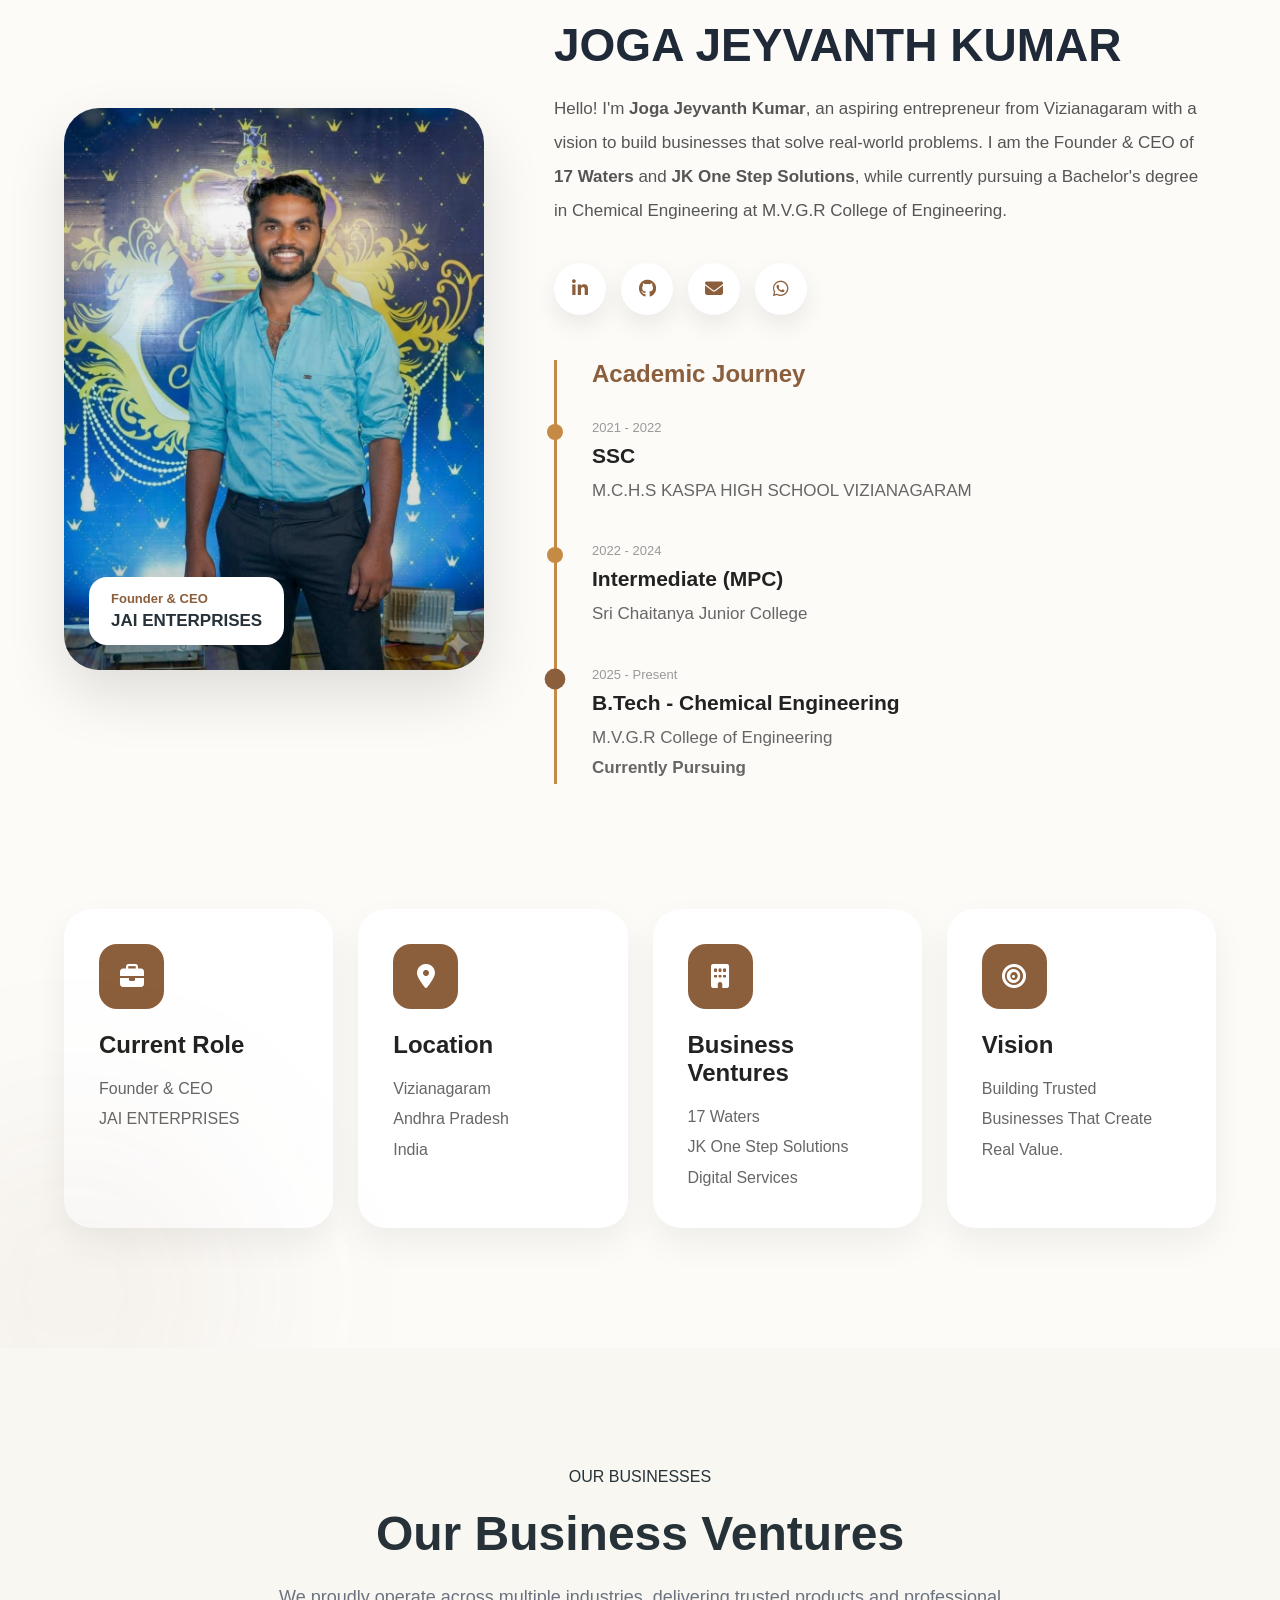
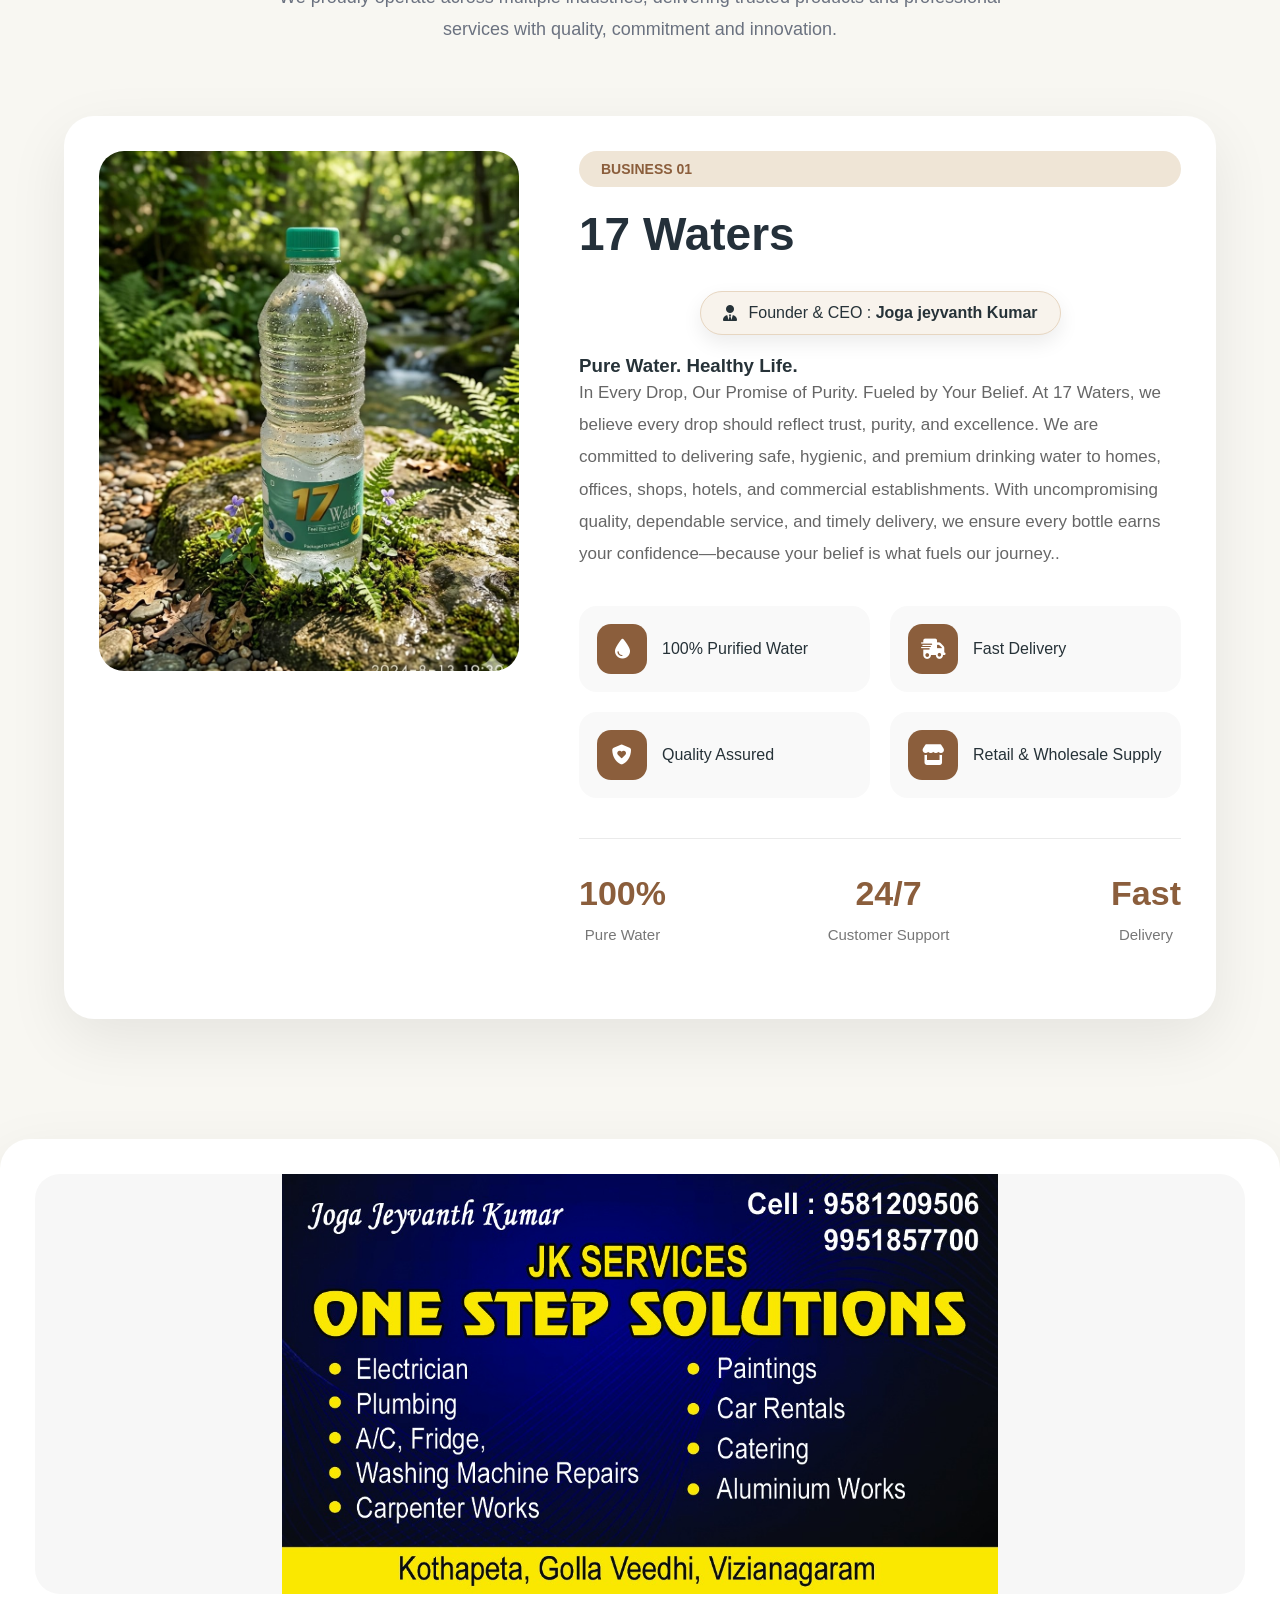
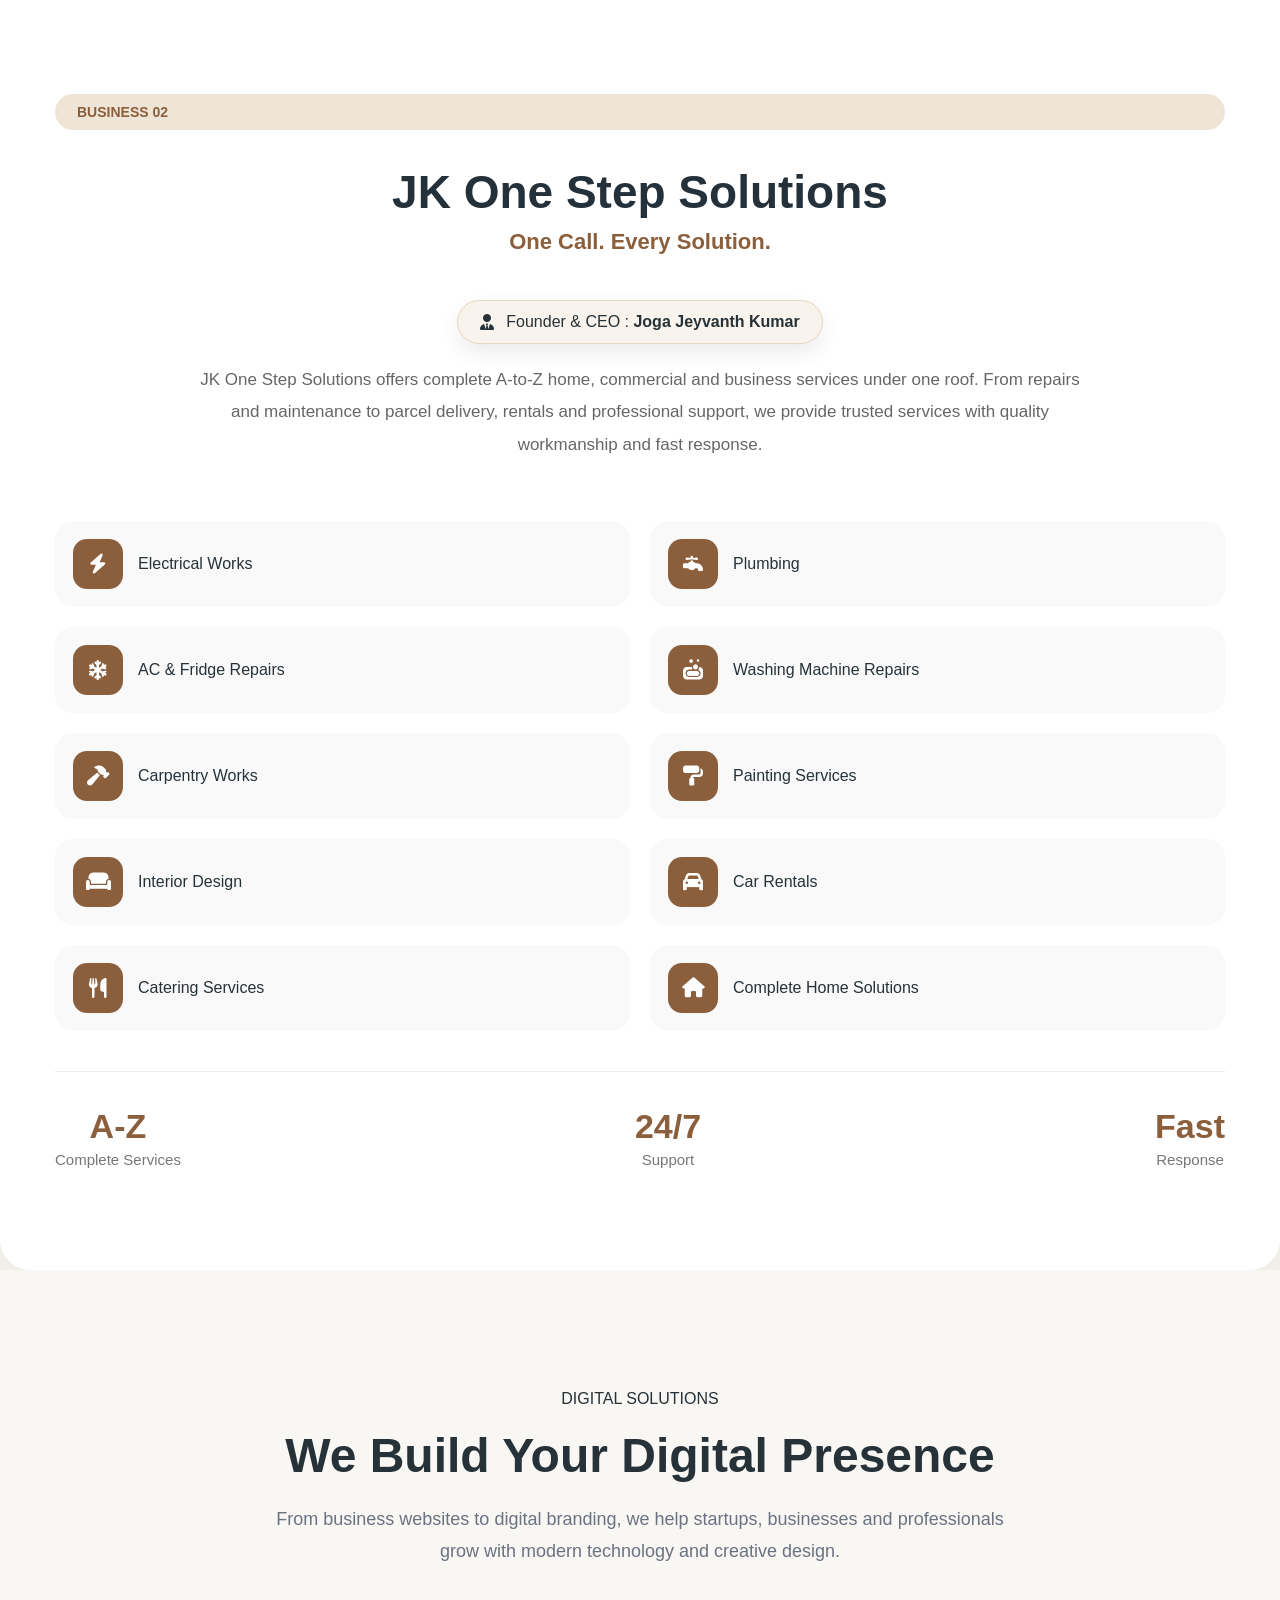
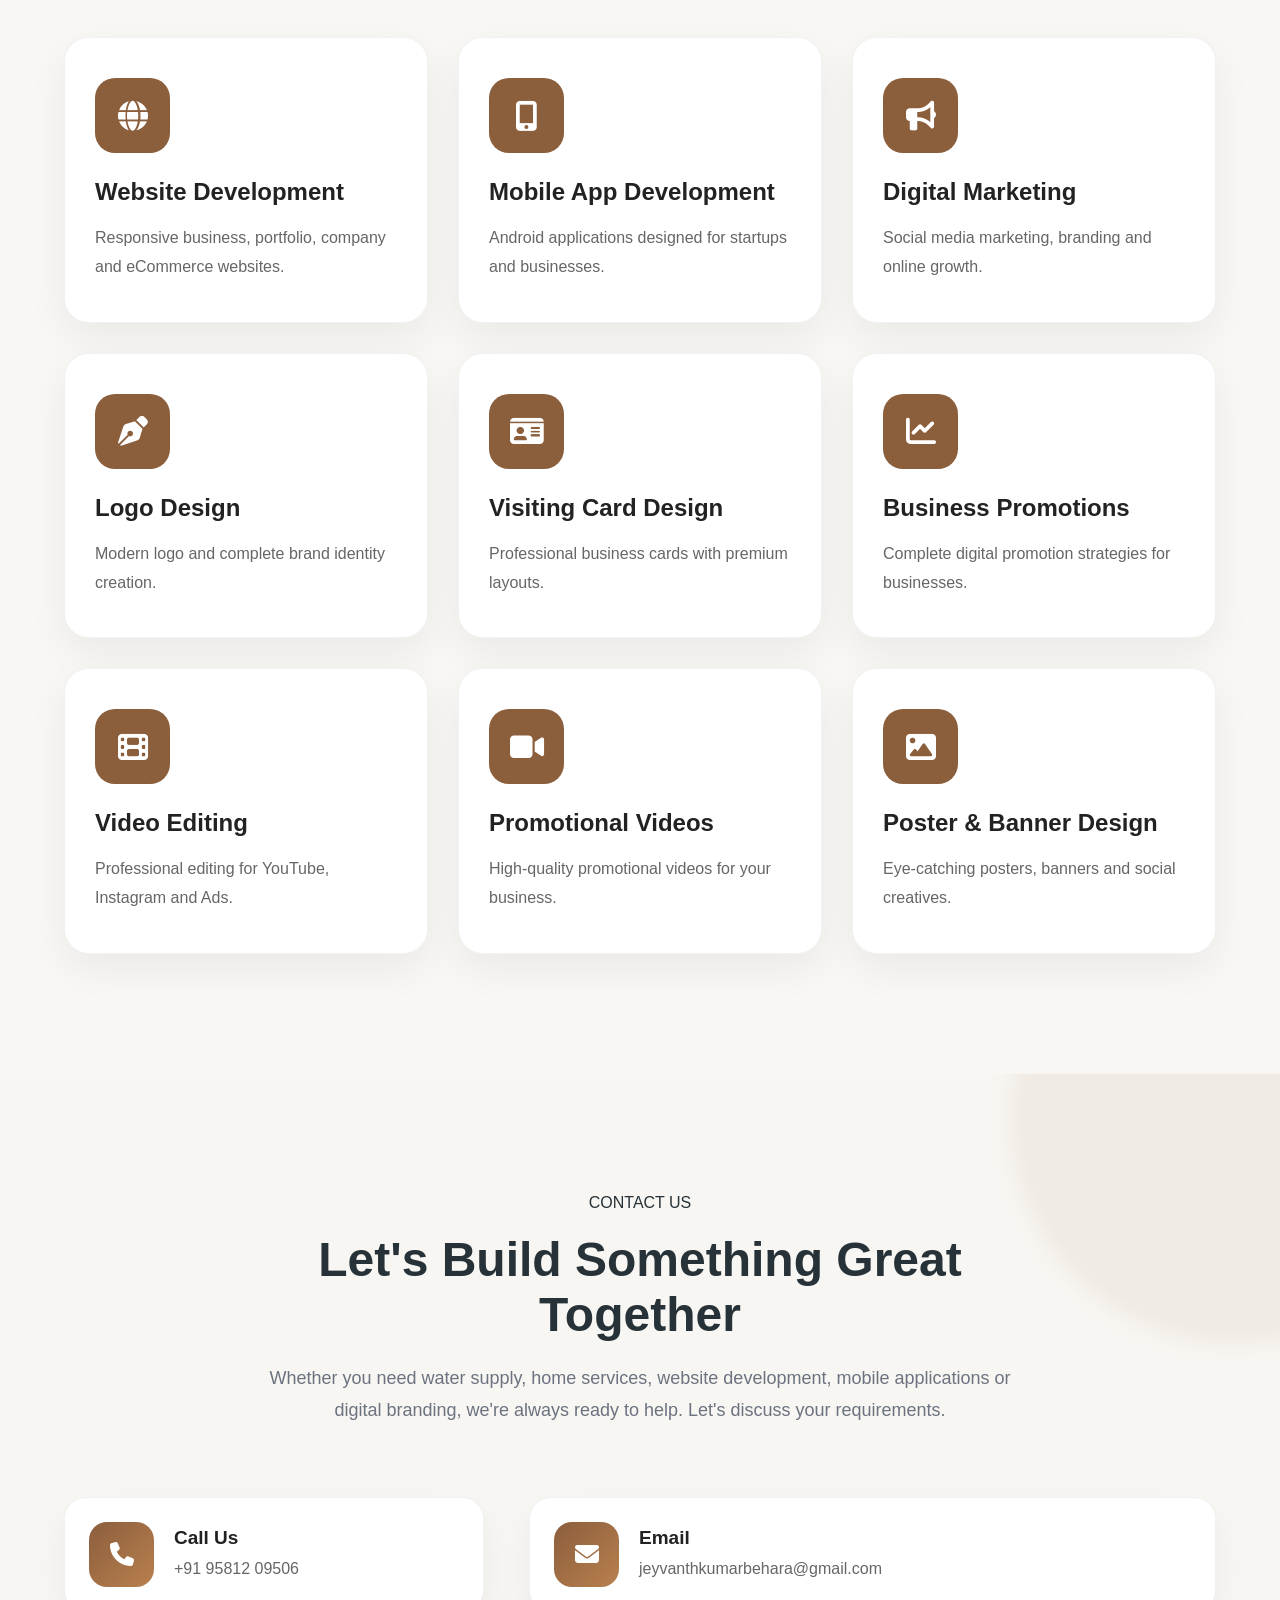
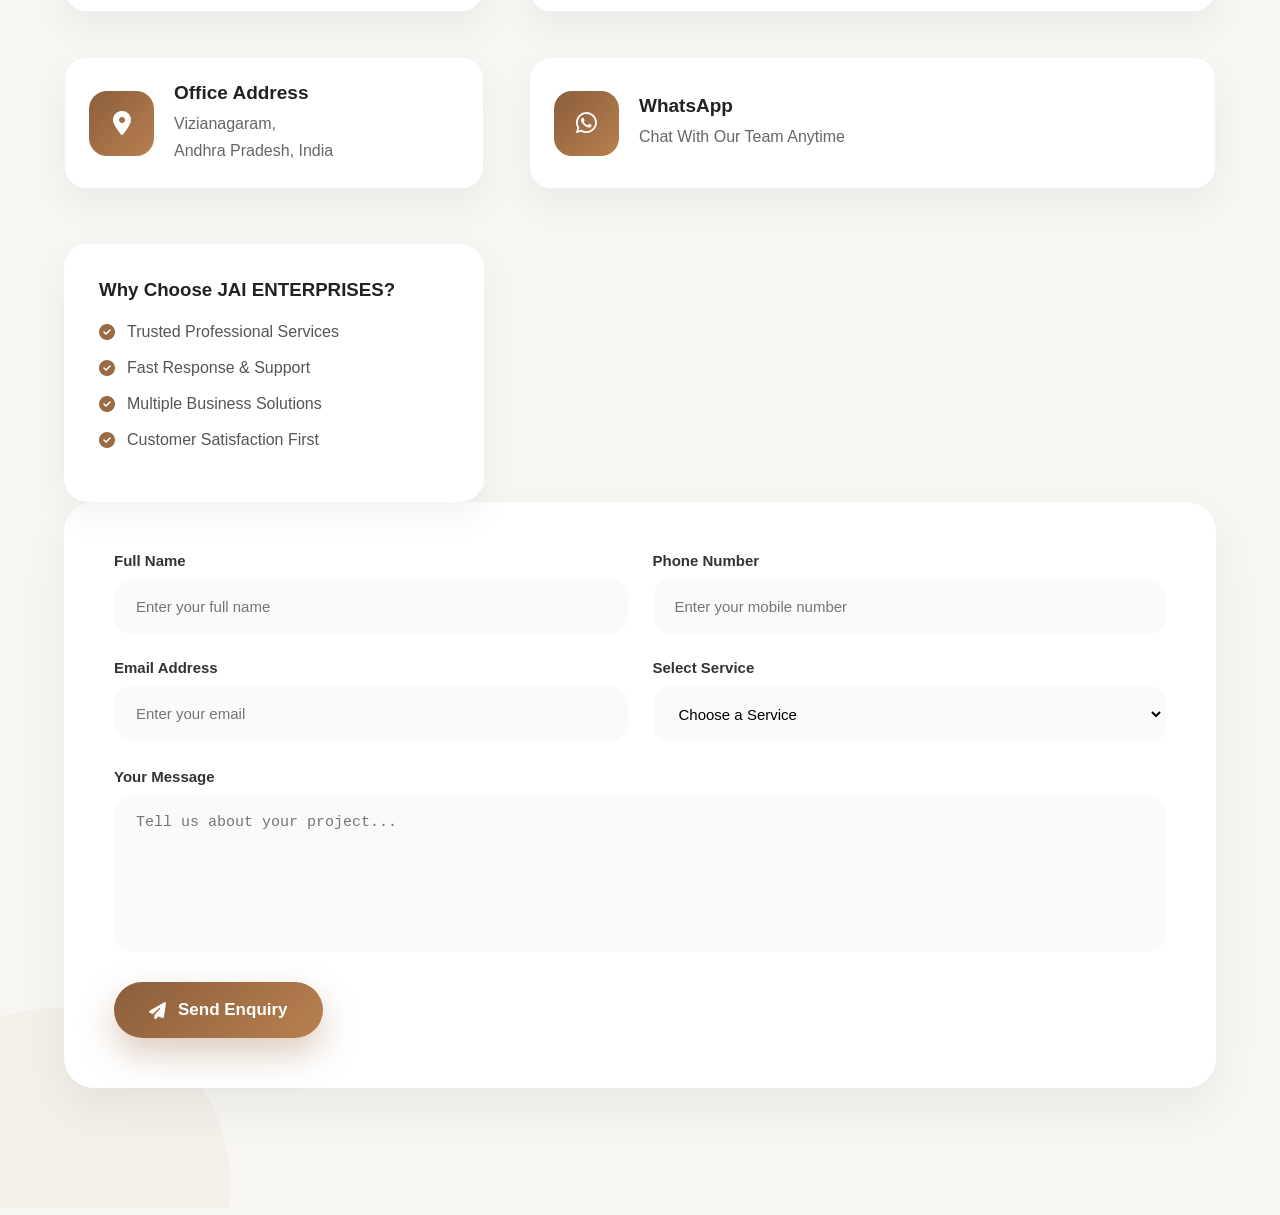
==== commit 890df920: "Updated SEO metadata and improved mobile responsive layout" ====
--- a/index.html
+++ b/index.html
@@ -11,16 +11,16 @@
 
     <meta name="viewport" content="width=device-width, initial-scale=1.0">
 
-    <title>Joga Jayvanth Kumar | Founder & CEO | JAI ENTERPRISES</title>
+    <title>Joga Jeyvanth Kumar | Founder & CEO | JAI ENTERPRISES</title>
 
     <meta name="description"
-        content="Official website of Joga Jayvanth Kumar, Founder & CEO of JAI ENTERPRISES, 17 Waters and JK One Step Solutions. We provide premium drinking water, interior design, website development, mobile app development and business solutions.">
+        content="Official website of Joga Jeyvanth Kumar, Founder & CEO of JAI ENTERPRISES, 17 Waters and JK One Step Solutions. We provide premium drinking water, interior design, website development, mobile app development and business solutions.">
 
     <meta name="keywords"
-        content="Joga Jayvanth Kumar, Jai Enterprises, 17 Waters, JK One Step Solutions, Interior Design, Water Supply, Website Development, Mobile App Development, Digital Marketing, Entrepreneur, Vizianagaram">
+        content="Joga Jeyvanth Kumar, Jai Enterprises, 17 Waters, JK One Step Solutions, Interior Design, Water Supply, Website Development, Mobile App Development, Digital Marketing, Entrepreneur, Vizianagaram">
 
     <meta name="author"
-        content="Joga Jayvanth Kumar">
+        content="Joga Jeyvanth Kumar">
 
     <meta name="robots"
         content="index, follow">
@@ -33,10 +33,10 @@
     <!-- ========================================= -->
 
     <meta property="og:title"
-        content="Joga Jayvanth Kumar | Founder & CEO | JAI ENTERPRISES">
+        content="Joga Jeyvanth Kumar | Founder & CEO | JAI ENTERPRISES">
 
     <meta property="og:description"
-        content="Official website of Joga Jayvanth Kumar, Founder & CEO of JAI ENTERPRISES.">
+        content="Official website of Joga Jeyvanth Kumar, Founder & CEO of JAI ENTERPRISES.">
 
     <meta property="og:type"
         content="website">
@@ -52,7 +52,7 @@
         content="summary_large_image">
 
     <meta name="twitter:title"
-        content="Joga Jayvanth Kumar | Founder & CEO">
+        content="Joga Jeyvanth Kumar | Founder & CEO">
 
     <meta name="twitter:description"
         content="Official website of JAI ENTERPRISES.">
@@ -307,7 +307,7 @@
 
                 <div class="image-box">
 
-                    <img src="assets/images/about/founder.jpeg" alt="Joga Jayvanth Kumar">
+                    <img src="assets/images/about/founder.jpeg" alt="Joga Jeyvanth Kumar">
 
                     <div class="ceo-badge">
 
@@ -753,7 +753,7 @@
 
     <span>
         Founder & CEO :
-        <strong>Joga Jayvanth Kumar</strong>
+        <strong>Joga Jeyvanth Kumar</strong>
     </span>
 
 </div>
--- a/CSS/style.css
+++ b/CSS/style.css
@@ -2444,4 +2444,64 @@
 
     color:inherit;
 
+}
+
+/* =========================
+   MOBILE NAVBAR
+========================= */
+
+@media (max-width:768px){
+
+.header{
+    top:10px;
+}
+
+.navbar{
+
+    width:98%;
+    margin:10px auto;
+
+    padding:12px 14px;
+
+    display:flex;
+    justify-content:space-between;
+    align-items:center;
+
+    border-radius:18px;
+
+}
+
+.logo{
+
+    gap:8px;
+    font-size:15px;
+
+}
+
+.logo img{
+
+    width:34px;
+
+}
+
+.nav-links{
+
+    gap:12px;
+
+}
+
+.nav-links a{
+
+    font-size:11px;
+    font-weight:600;
+
+}
+
+.contact-btn{
+
+    padding:8px 12px;
+    font-size:11px;
+
+}
+
 }
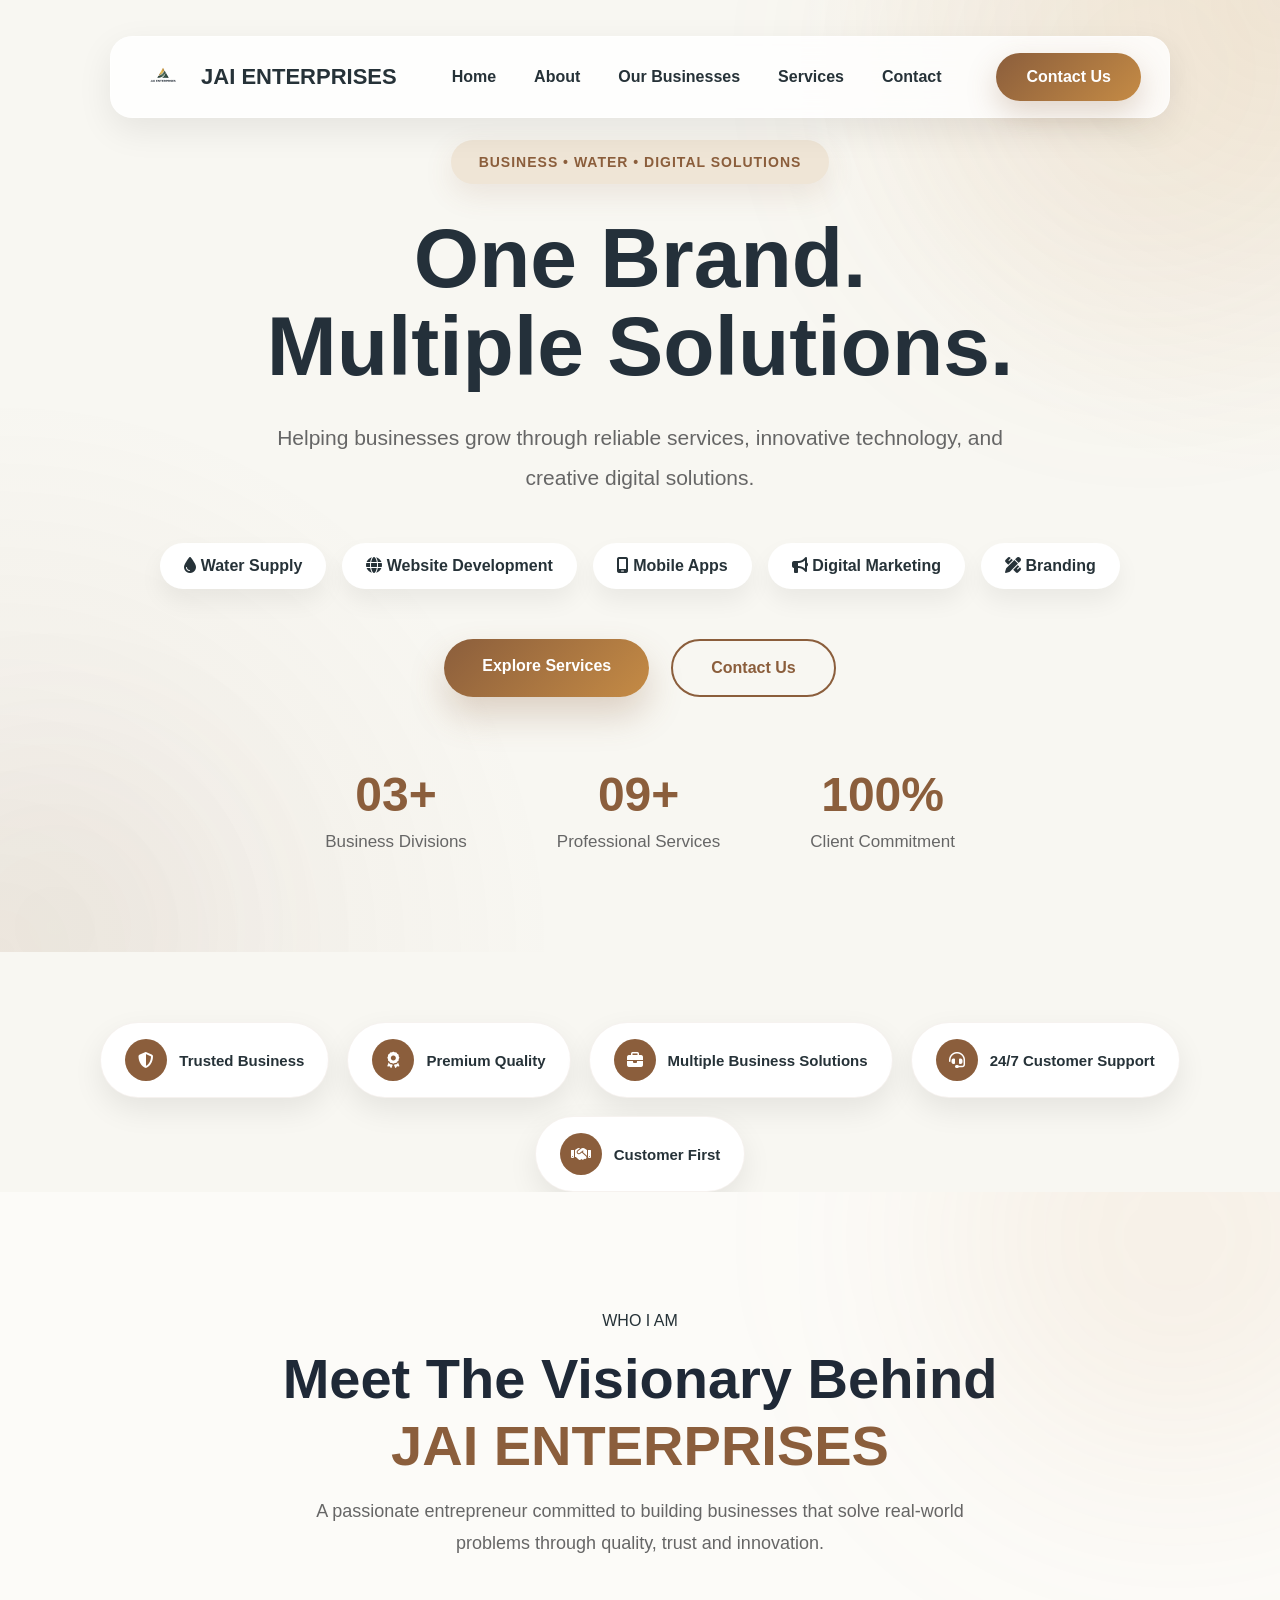
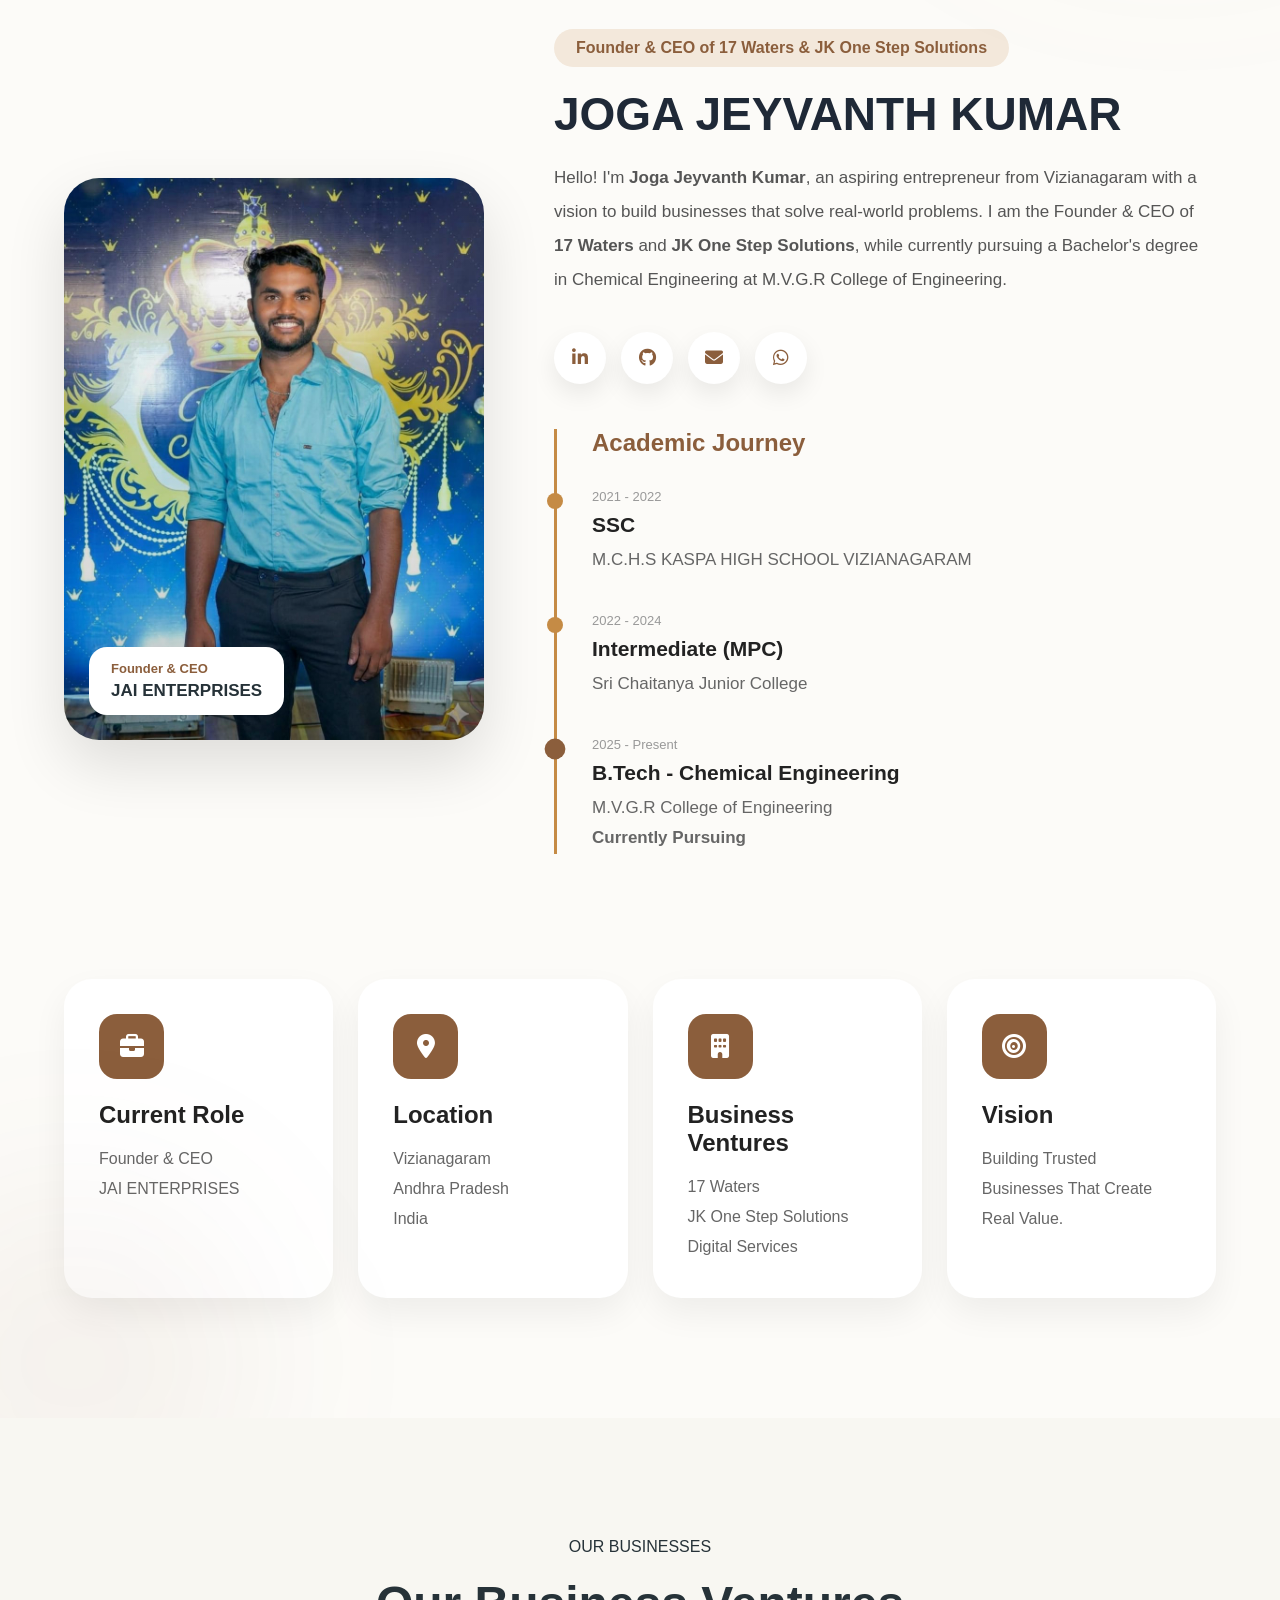
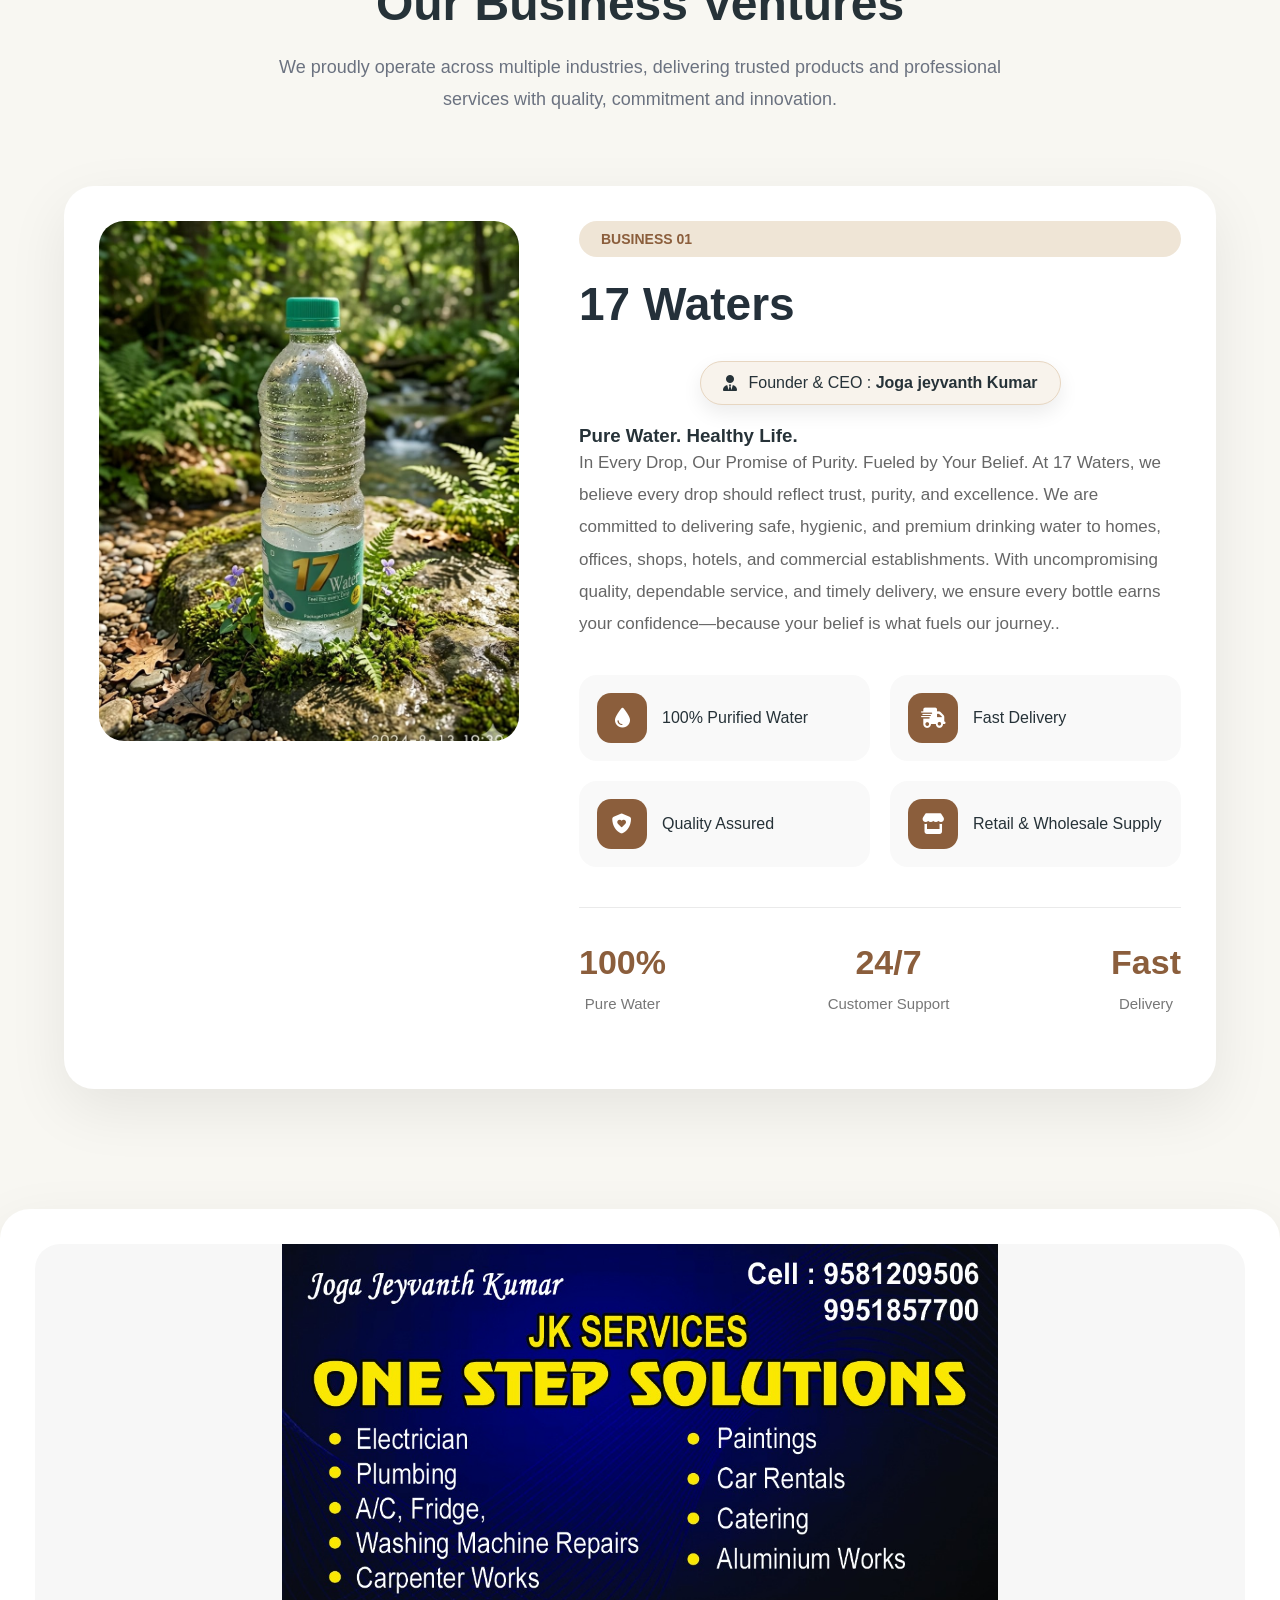
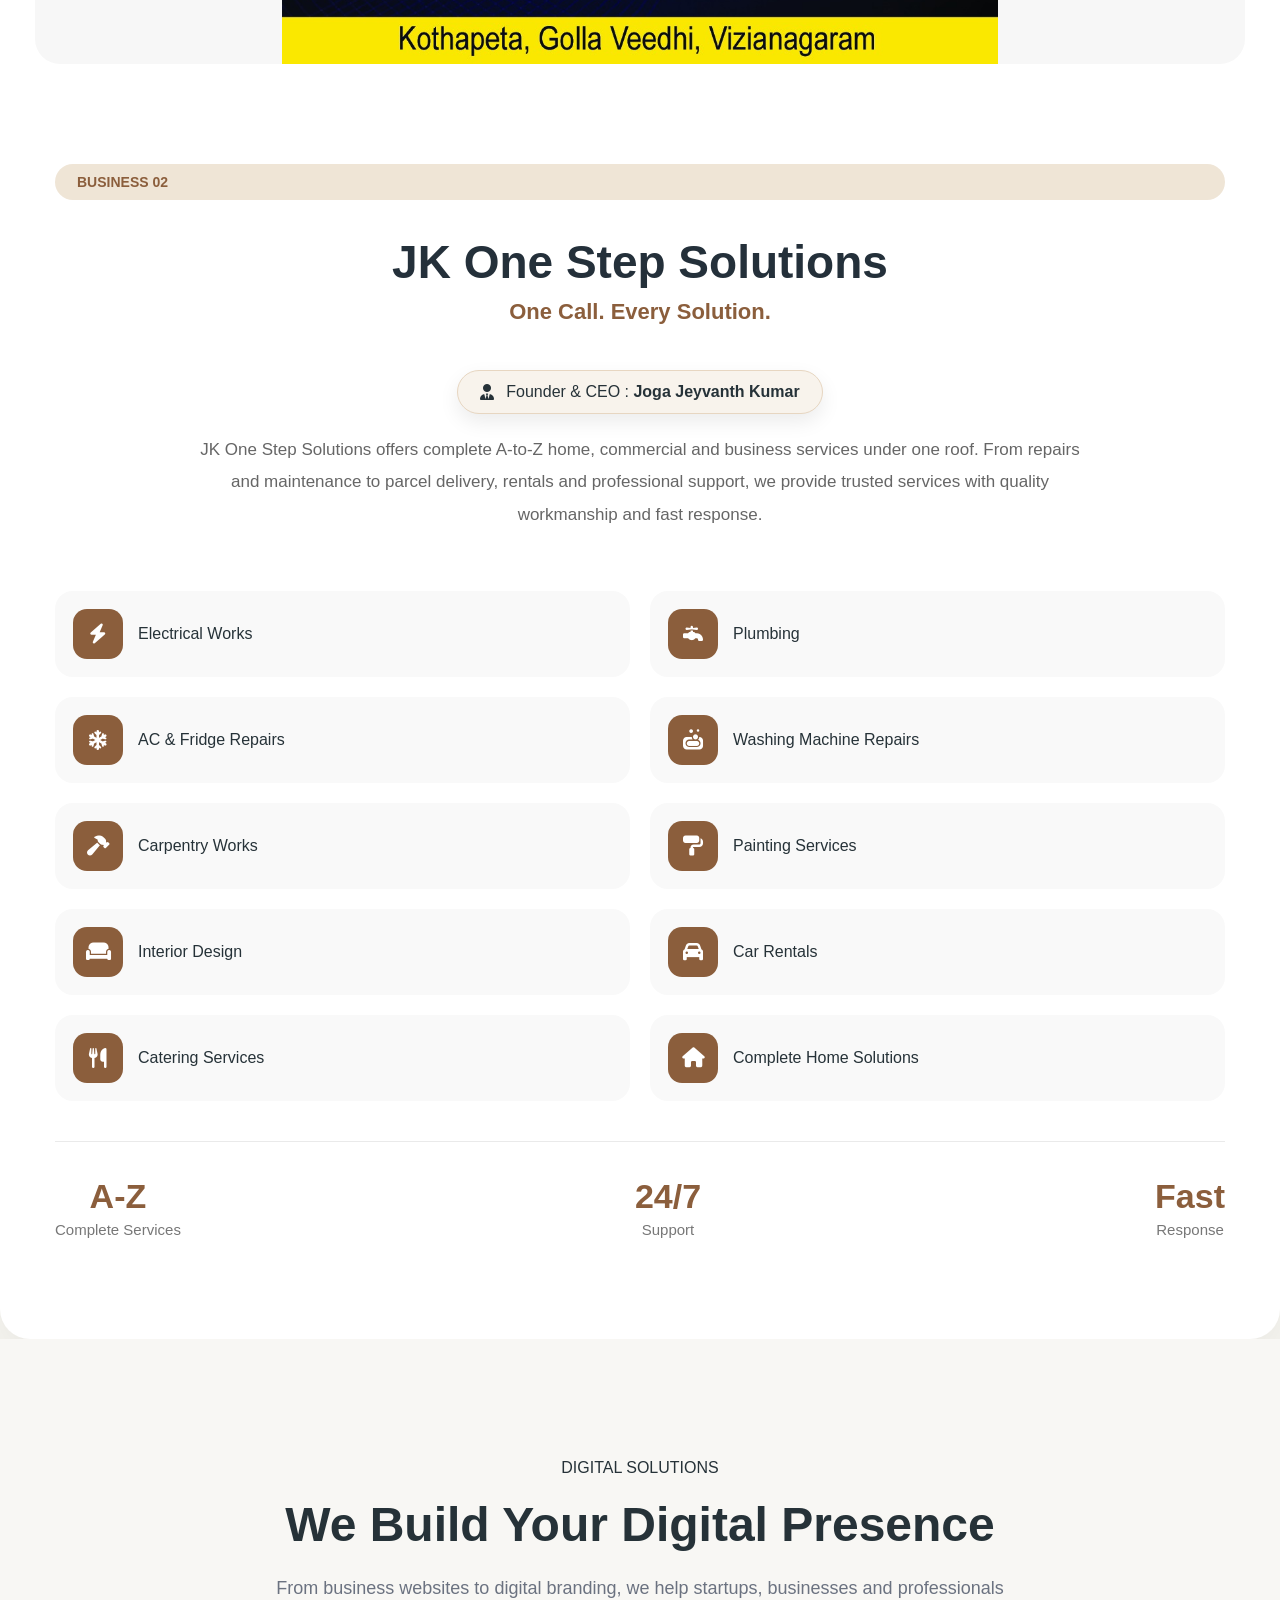
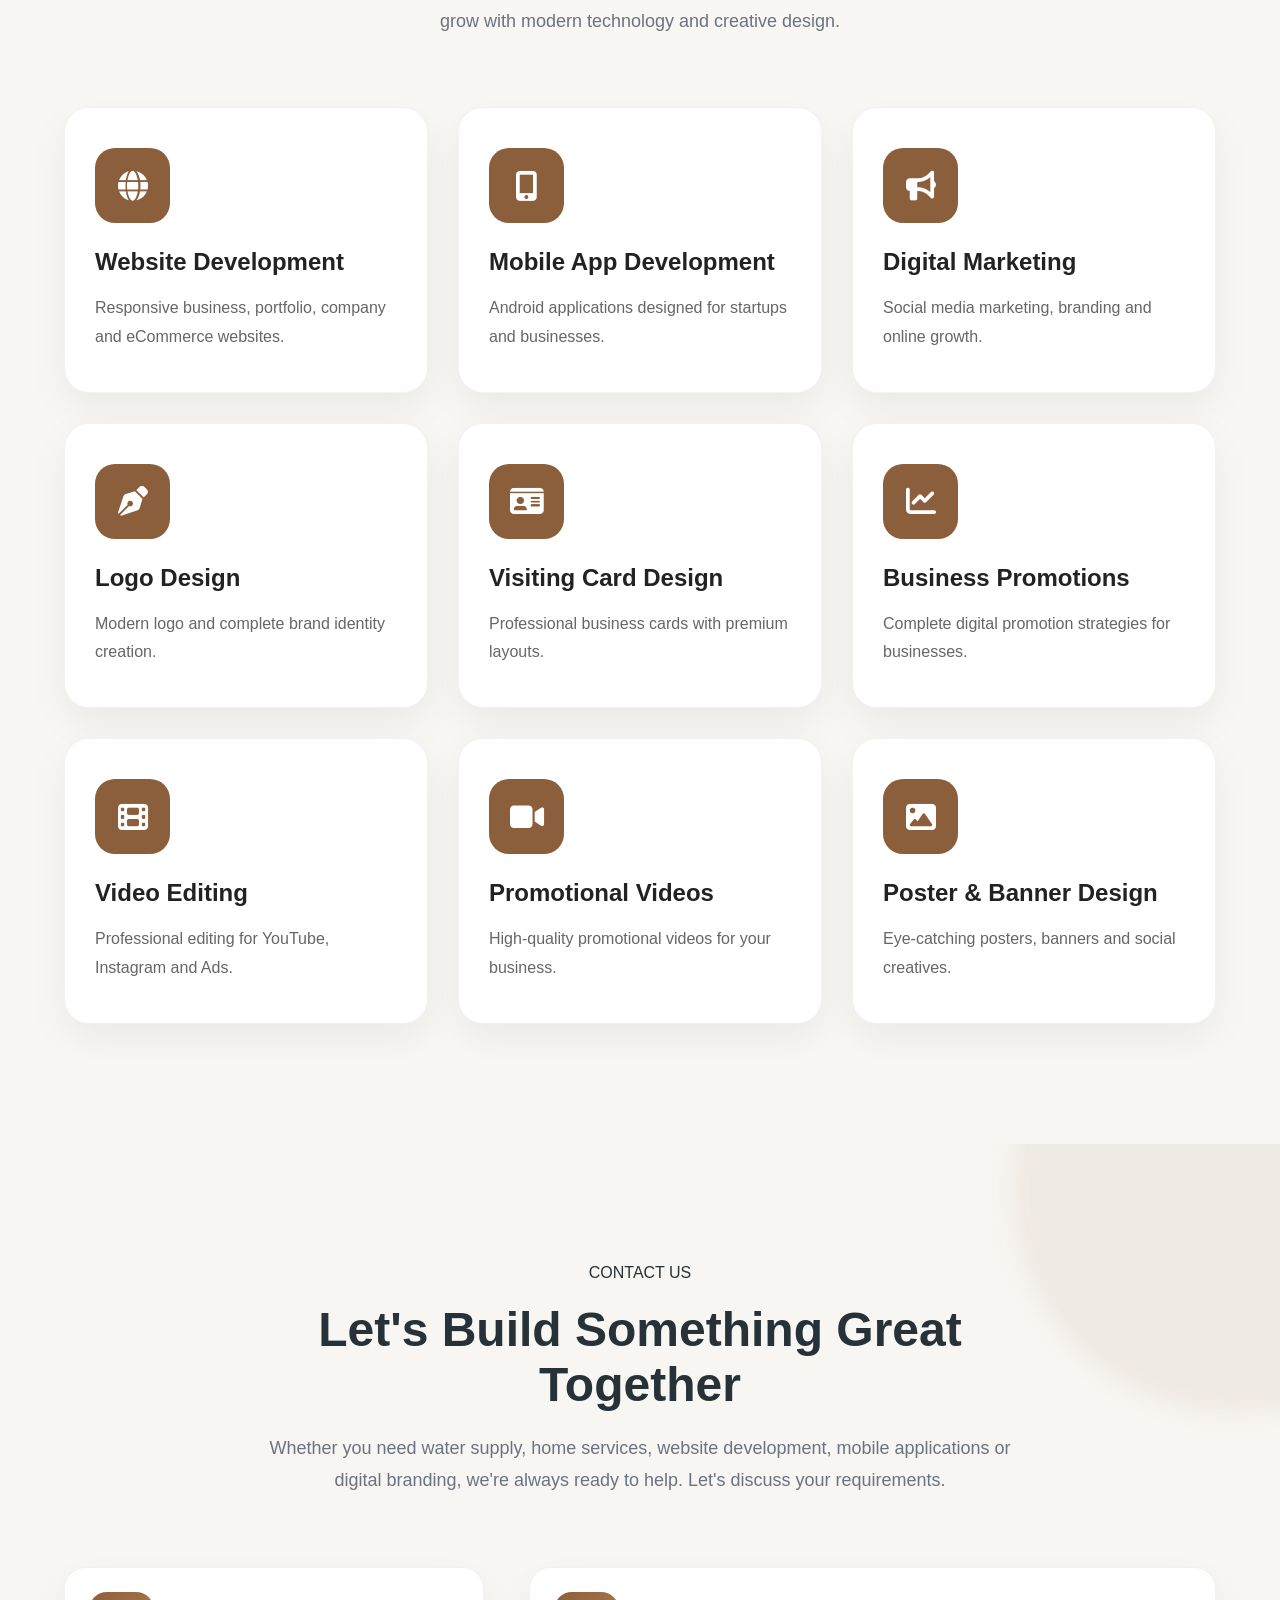
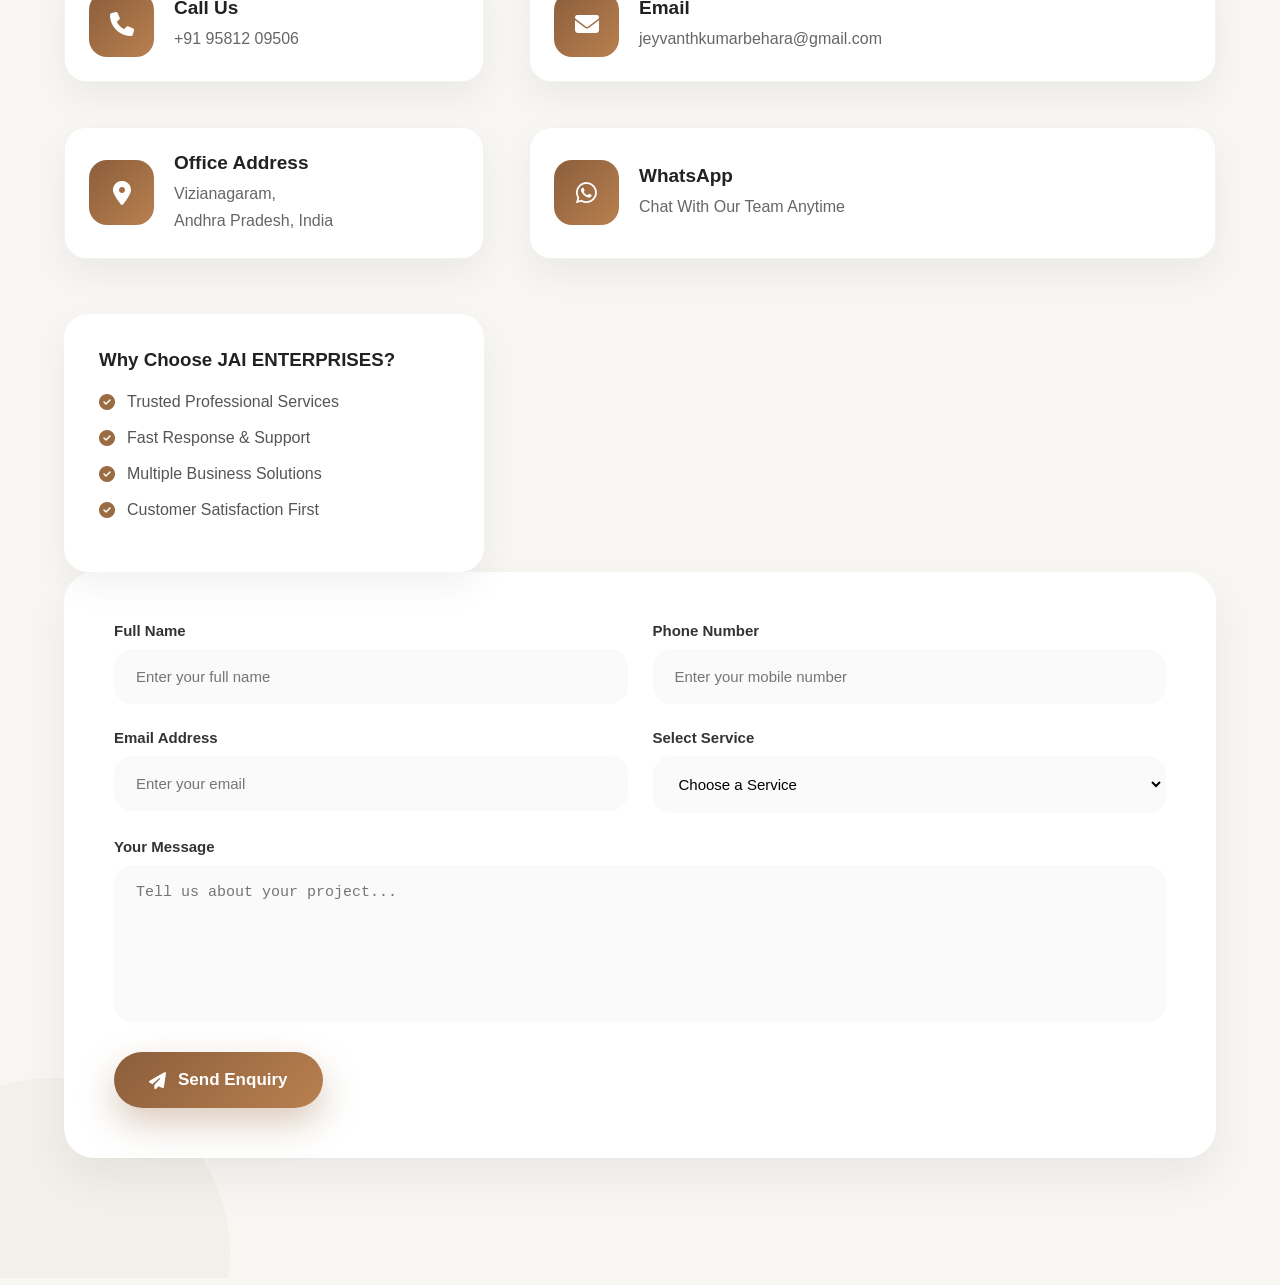
==== commit 473f18a7: "Improve hero layout and start mobile responsive design" ====
--- a/index.html
+++ b/index.html
@@ -100,48 +100,47 @@
     <!-- NAVBAR START -->
     <!-- ========================= -->
 
-    <header class="header">
-
-        <div class="container">
-
-            <nav class="navbar">
-
-                <a href="#" class="logo">
-
-                    <img src="assets/logos/logo.png" alt="Logo">
-
-                    <span>JAI ENTERPRISES</span>
-
-                </a>
-
-                <ul class="nav-links">
-
-                    <li><a href="#home">Home</a></li>
-
-                    <li><a href="#about">About</a></li>
-
-                   <li><a href="#businesses">Our Businesses</a></li>
-
-                    <li><a href="#services">Services</a></li>
-
-                    
-
-                    <li><a href="#contact">Contact</a></li>
-
-                </ul>
-
-                <a href="#contact" class="contact-btn">
-
-                    Contact Us
-
-                </a>
-
-            </nav>
-
-        </div>
-
-    </header>
-
+  <header class="header">
+    <div class="container">
+        <nav class="navbar">
+
+            <a href="#" class="logo">
+                <img src="assets/logos/logo.png" alt="Logo">
+                <span>JAI ENTERPRISES</span>
+            </a>
+
+            <!-- Desktop Menu -->
+            <ul class="nav-links">
+                <li><a href="#home">Home</a></li>
+                <li><a href="#about">About</a></li>
+                <li><a href="#businesses">Our Businesses</a></li>
+                <li><a href="#services">Services</a></li>
+                <li><a href="#contact">Contact</a></li>
+            </ul>
+
+            <a href="#contact" class="contact-btn">
+                Contact Us
+            </a>
+
+            <!-- Hamburger -->
+            <div class="hamburger" id="hamburger">
+                <span></span>
+                <span></span>
+                <span></span>
+            </div>
+
+        </nav>
+    </div>
+</header>
+
+<!-- Mobile Menu -->
+<div class="mobile-menu" id="mobileMenu">
+    <a href="#home">Home</a>
+    <a href="#about">About</a>
+    <a href="#businesses">Our Businesses</a>
+    <a href="#services">Services</a>
+    <a href="#contact">Contact</a>
+</div>
     <!-- ========================= -->
     <!-- NAVBAR END -->
     <!-- ========================= -->
@@ -231,6 +230,9 @@
 <!-- HERO TRUST STRIP -->
 <!-- ========================= -->
 
+
+</section>
+
 <div class="hero-trust">
 
     <div class="trust-item">
@@ -259,7 +261,6 @@
     </div>
 
 </div>
-</section>
 
 
 
--- a/CSS/style.css
+++ b/CSS/style.css
@@ -2504,4 +2504,188 @@
 
 }
 
+}
+
+/* ===========================
+   MOBILE NAVBAR
+=========================== */
+
+.hamburger{
+    display:none;
+    flex-direction:column;
+    gap:6px;
+    cursor:pointer;
+}
+
+.hamburger span{
+    width:28px;
+    height:3px;
+    background:#222;
+    border-radius:20px;
+    transition:.3s;
+}
+
+.mobile-menu{
+    position:fixed;
+    top:80px;
+    right:-100%;
+    width:260px;
+    height:100vh;
+    background:#fff;
+    display:flex;
+    flex-direction:column;
+    padding:40px 25px;
+    gap:25px;
+    transition:.4s;
+    box-shadow:-10px 0 30px rgba(0,0,0,.1);
+    z-index:999;
+}
+
+.mobile-menu.active{
+    right:0;
+}
+
+.mobile-menu a{
+    color:#222;
+    text-decoration:none;
+    font-size:18px;
+    font-weight:600;
+}
+
+@media(max-width:768px){
+
+    .nav-links{
+        display:none;
+    }
+
+    .contact-btn{
+        display:none;
+    }
+
+    .hamburger{
+        display:flex;
+    }
+
+    .logo span{
+        font-size:20px;
+    }
+
+}
+
+/* =========================
+   RESPONSIVE NAVBAR
+========================= */
+
+@media (max-width:768px){
+
+    .header{
+        top:10px;
+    }
+
+   
+
+    .logo{
+
+        gap:10px;
+
+    }
+
+    .logo img{
+
+        width:38px;
+
+    }
+
+    .logo span{
+
+        font-size:18px;
+        line-height:1.2;
+
+    }
+
+    .nav-links{
+
+        display:none;
+
+    }
+
+    .contact-btn{
+
+        display:none;
+
+    }
+
+    .hamburger{
+
+        display:flex;
+
+    }
+
+}
+
+/* =========================
+   RESPONSIVE HERO
+========================= */
+
+@media (max-width:768px){
+
+    .hero{
+
+        min-height:auto;
+        padding:130px 20px 60px;
+
+    }
+
+    .hero-content{
+
+        max-width:100%;
+
+    }
+
+    .hero-badge{
+
+        font-size:12px;
+        padding:10px 18px;
+        margin-bottom:20px;
+
+    }
+
+    .hero h1{
+
+        font-size:48px;
+        line-height:1.15;
+        margin-bottom:20px;
+
+    }
+
+    .hero-description{
+
+        font-size:17px;
+        line-height:1.7;
+        margin-bottom:35px;
+
+    }
+
+    .hero-services{
+
+        gap:12px;
+
+    }
+
+    .hero-services span{
+
+        font-size:14px;
+        padding:10px 16px;
+
+    }
+
+    .hero-buttons{
+
+        flex-direction:column;
+        align-items:center;
+        gap:16px;
+        margin-bottom:40px;
+
+    }
+
 }
